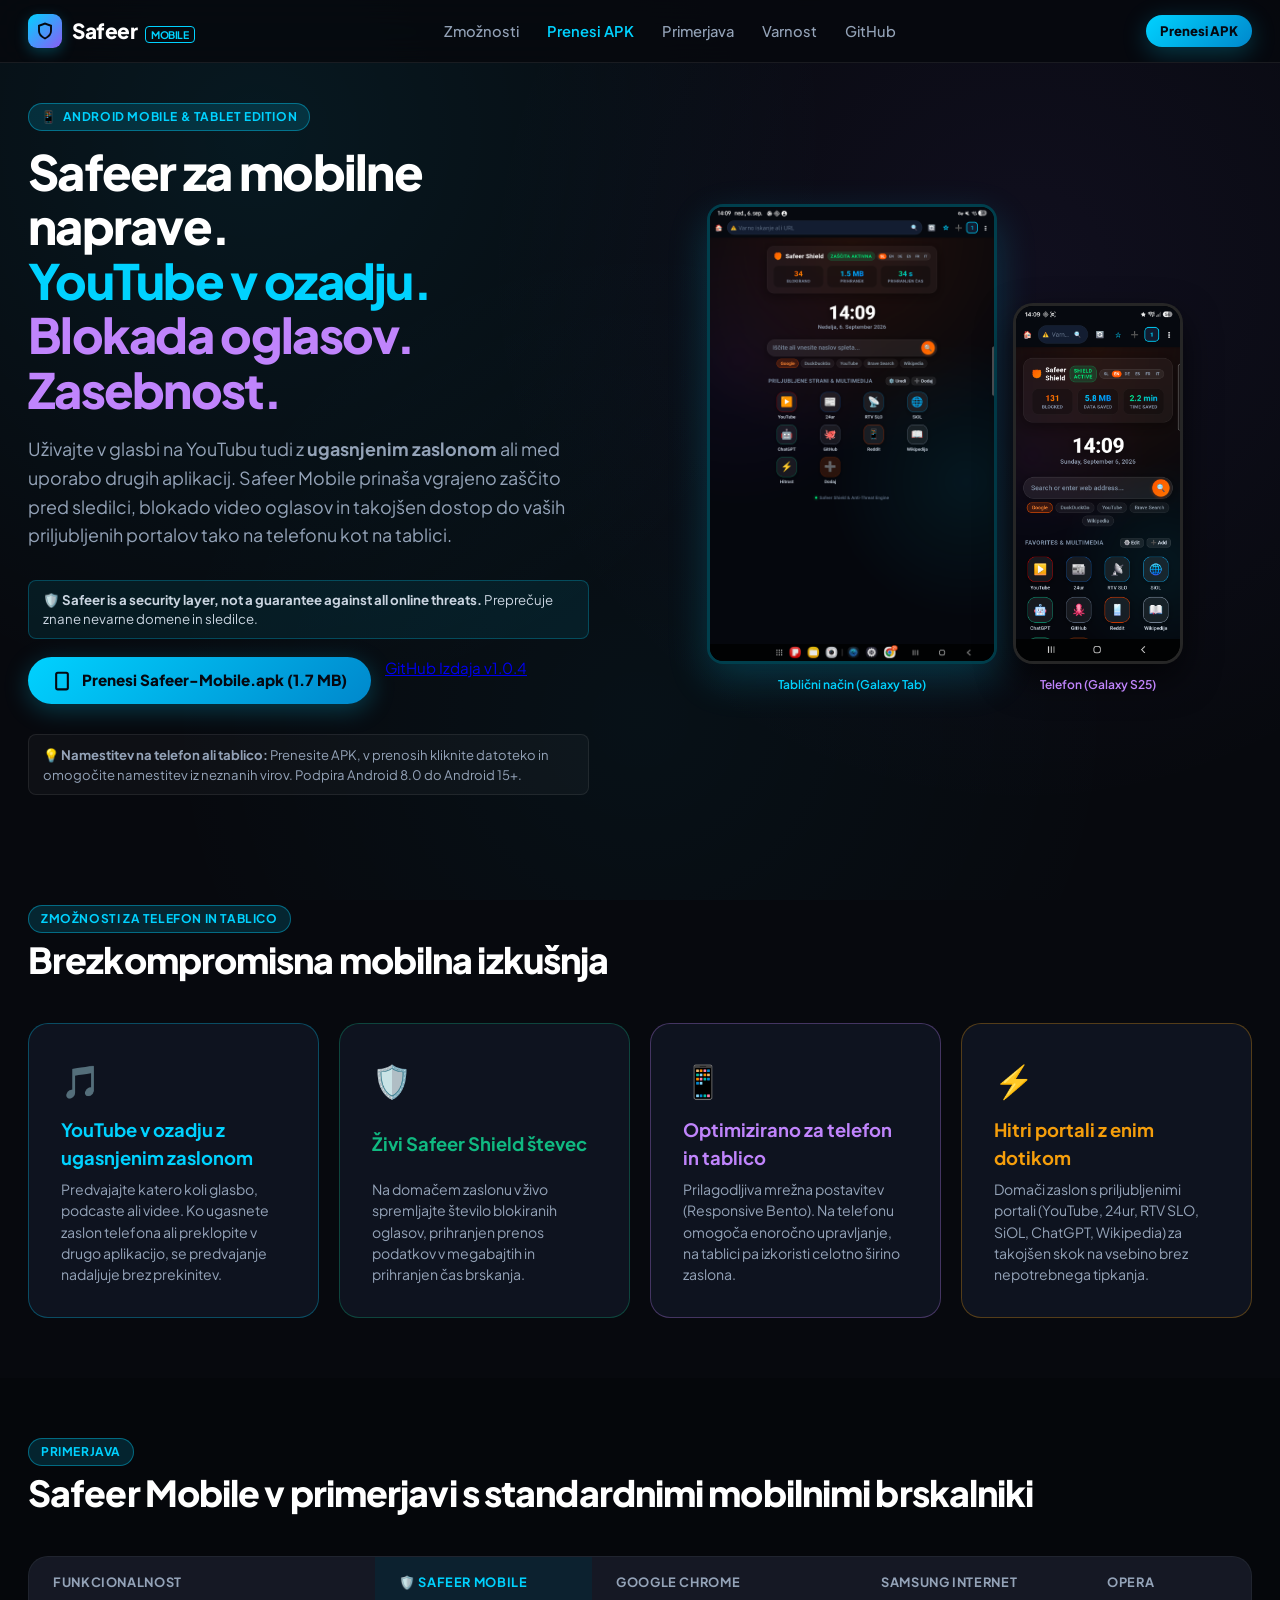
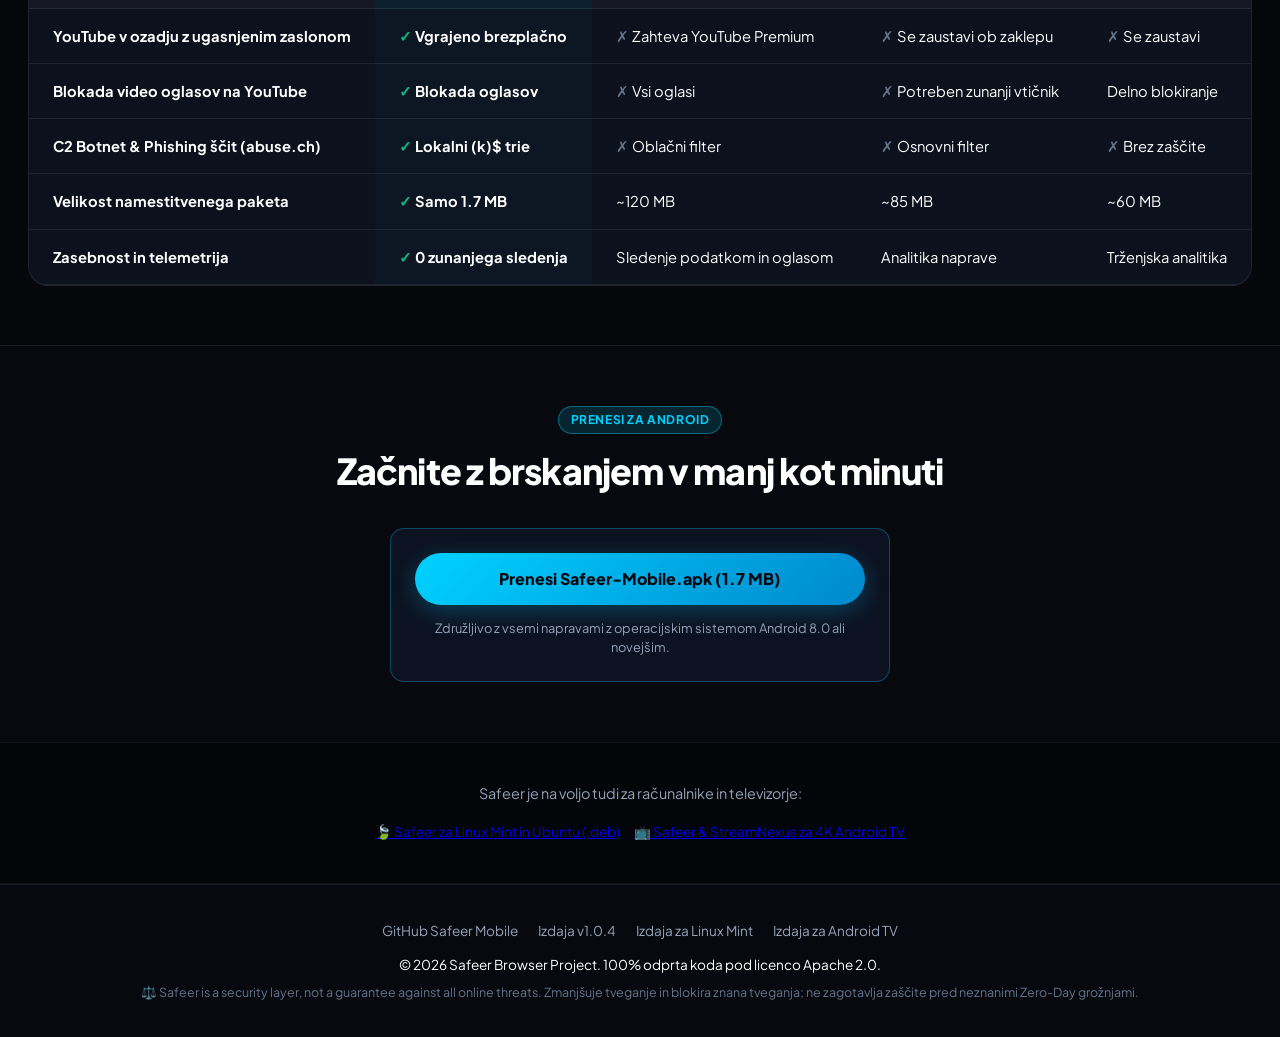
==== android/index.html @ d98535a9 "fix(website): replace zero ads claims with transparent ad-blocking and publish Linux v1.0.15 deb pac" ====
<!DOCTYPE html>
<html lang="sl">
<head>
  <meta charset="UTF-8">
  <meta name="viewport" content="width=device-width, initial-scale=1.0, viewport-fit=cover">
  <title>Safeer Mobile | Zasebni brskalnik za Android telefon in tablico</title>
  <meta name="description" content="Safeer Mobile za Android: YouTube v ozadju z ugasnjenim zaslonom, napredna blokada oglasov, Safeer Shield C2 zaščita, hitri portali in optimizacija za telefon ter tablico.">
  
  <!-- Open Graph -->
  <meta property="og:type" content="website">
  <meta property="og:title" content="Safeer Mobile | Zasebni brskalnik za Android telefon in tablico">
  <meta property="og:description" content="YouTube v ozadju z ugasnjenim zaslonom, napredna blokada oglasov, Safeer Shield števec groženj in optimizacija za telefon ter tablico.">
  <meta property="og:image" content="../assets/mobile/phone_mobile_safeer.png">

  <link rel="preconnect" href="https://fonts.googleapis.com">
  <link rel="preconnect" href="https://fonts.gstatic.com" crossorigin>
  <link href="https://fonts.googleapis.com/css2?family=Plus+Jakarta+Sans:wght@400;500;600;700;800;900&family=JetBrains+Mono:wght@400;500;600;700&display=swap" rel="stylesheet">
  <link rel="stylesheet" href="../css/style.css">
  <link rel="icon" href="data:image/svg+xml,<svg xmlns='http://www.w3.org/2000/svg' viewBox='0 0 24 24' fill='%2300d2ff'><path d='M12 22s8-4 8-10V5l-8-3-8 3v7c0 6 8 10 8 10z'/></svg>">
  
  <style>
    .badge-cyan {
      background: rgba(0, 210, 255, 0.15);
      border: 1px solid rgba(0, 210, 255, 0.4);
      color: #00d2ff;
      padding: 4px 12px;
      border-radius: 20px;
      font-size: 0.75rem;
      font-weight: 700;
      letter-spacing: 0.05em;
      text-transform: uppercase;
      display: inline-flex;
      align-items: center;
      gap: 6px;
    }
    .dual-device-wrap {
      display: flex;
      align-items: flex-end;
      justify-content: center;
      gap: 16px;
      position: relative;
    }
    .device-mock-phone {
      width: 170px;
      border-radius: 20px;
      border: 3px solid rgba(255,255,255,0.15);
      box-shadow: 0 15px 35px rgba(0,0,0,0.6);
      background: #000;
    }
    .device-mock-tablet {
      width: 290px;
      border-radius: 16px;
      border: 3px solid rgba(0, 210, 255, 0.3);
      box-shadow: 0 15px 40px rgba(0, 210, 255, 0.2);
      background: #000;
    }
  </style>
</head>
<body data-platform="mobile">

  <!-- Site Header -->
  <header class="site-header">
    <div class="container nav-wrap">
      <a href="../" class="brand">
        <div class="brand-icon">
          <svg width="18" height="18" viewBox="0 0 24 24" fill="none" stroke="#050811" stroke-width="2.5">
            <path d="M12 22s8-4 8-10V5l-8-3-8 3v7c0 6 8 10 8 10z"></path>
          </svg>
        </div>
        <span>Safeer <small style="font-size:0.65rem; color:#00d2ff; font-weight:700; border:1px solid #00d2ff; padding:1px 5px; border-radius:4px; margin-left:4px;">MOBILE</small></span>
      </a>

      <ul class="nav-links">
        <li><a href="#features" class="nav-link">Zmožnosti</a></li>
        <li><a href="#download" class="nav-link" style="color:#00d2ff; font-weight:600;">Prenesi APK</a></li>
        <li><a href="#compare" class="nav-link">Primerjava</a></li>
        <li><a href="#security" class="nav-link">Varnost</a></li>
        <li><a href="https://github.com/memelandfaner/-safeer-browser" target="_blank" class="nav-link">GitHub</a></li>
      </ul>

      <div class="nav-actions">
        <a href="#download" class="btn-pill-primary" style="padding: 6px 14px; font-size: 0.82rem;">Prenesi APK</a>
      </div>
    </div>
  </header>

  <!-- Hero Section -->
  <section class="hero" style="padding-top: 40px; padding-bottom: 50px;">
    <div class="container">
      <div class="hero-split-grid">
        <div>
          <div class="badge-cyan">
            <span>📱</span> ANDROID MOBILE &amp; TABLET EDITION
          </div>

          <h1 class="hero-title" style="margin-top: 14px;">
            <span>Safeer za mobilne naprave.</span><br>
            <span style="color:#00d2ff;">YouTube v ozadju.</span><br>
            <span style="color:#c084fc;">Blokada oglasov. Zasebnost.</span>
          </h1>

          <p class="hero-lead">
            Uživajte v glasbi na YouTubu tudi z <strong>ugasnjenim zaslonom</strong> ali med uporabo drugih aplikacij. 
            Safeer Mobile prinaša vgrajeno zaščito pred sledilci, blokado video oglasov in takojšen dostop do vaših priljubljenih portalov tako na telefonu kot na tablici.
          </p>

          <div style="margin: 14px 0 18px 0; padding: 10px 14px; background: rgba(0, 210, 255, 0.08); border: 1px solid rgba(0, 210, 255, 0.25); border-radius: 8px; font-size: 0.83rem; color: #cbd5e1; line-height: 1.4;">
            <span style="color:var(--accent-cyan);">🛡️</span> <strong>Safeer is a security layer, not a guarantee against all online threats.</strong> Preprečuje znane nevarne domene in sledilce.
          </div>

          <div class="hero-cta-group">
            <a href="../assets/mobile/Safeer-Mobile.apk" download class="btn-pill-primary" style="font-size: 0.95rem; padding: 12px 24px;">
              <svg width="20" height="20" viewBox="0 0 24 24" fill="none" stroke="currentColor" stroke-width="2.5"><rect x="5" y="2" width="14" height="20" rx="2" ry="2"></rect><line x1="12" y1="18" x2="12.01" y2="18"></line></svg>
              <span>Prenesi Safeer-Mobile.apk (1.7 MB)</span>
            </a>
            <a href="https://github.com/memelandfaner/-safeer-browser/releases/tag/v1.0.4" target="_blank" class="btn-pill-secondary" style="font-size: 0.95rem;">
              <span>GitHub Izdaja v1.0.4</span>
            </a>
          </div>

          <!-- Direct Phone install hint -->
          <div style="margin-top: 16px; padding: 10px 14px; background: rgba(255,255,255,0.03); border: 1px solid rgba(255,255,255,0.08); border-radius: 8px; font-size: 0.82rem; color: #94a3b8;">
            💡 <strong>Namestitev na telefon ali tablico:</strong> Prenesite APK, v prenosih kliknite datoteko in omogočite namestitev iz neznanih virov. Podpira Android 8.0 do Android 15+.
          </div>
        </div>

        <!-- Right Column: Actual Device Showcase -->
        <div style="display: flex; flex-direction: column; align-items: center; justify-content: center;">
          <div class="dual-device-wrap">
            <!-- Tablet screenshot -->
            <div>
              <img src="../assets/mobile/tablet_mobile_safeer.png" alt="Safeer na tablici Samsung Galaxy Tab" class="device-mock-tablet">
              <div style="text-align: center; color: #00d2ff; font-size: 0.75rem; margin-top: 6px; font-weight: 600;">Tablični način (Galaxy Tab)</div>
            </div>
            <!-- Phone screenshot -->
            <div>
              <img src="../assets/mobile/phone_mobile_safeer.png" alt="Safeer na telefonu Samsung Galaxy S25" class="device-mock-phone">
              <div style="text-align: center; color: #c084fc; font-size: 0.75rem; margin-top: 6px; font-weight: 600;">Telefon (Galaxy S25)</div>
            </div>
          </div>
        </div>
      </div>
    </div>
  </section>

  <!-- Features -->
  <section class="features-section" id="features" style="padding: 60px 0;">
    <div class="container">
      <div class="section-head">
        <span class="badge-cyan">ZMOŽNOSTI ZA TELEFON IN TABLICO</span>
        <h2 class="section-h2">Brezkompromisna mobilna izkušnja</h2>
      </div>

      <div style="display: grid; grid-template-columns: repeat(auto-fit, minmax(280px, 1fr)); gap: 20px; margin-top: 36px;">
        <div class="dl-card" style="border-color: rgba(0,210,255,0.3);">
          <div style="font-size: 2rem; margin-bottom: 12px;">🎵</div>
          <h3 style="color:#00d2ff; font-size:1.15rem; margin-bottom: 8px;">YouTube v ozadju z ugasnjenim zaslonom</h3>
          <p style="color:#94a3b8; font-size:0.88rem; line-height:1.5;">
            Predvajajte katero koli glasbo, podcaste ali videe. Ko ugasnete zaslon telefona ali preklopite v drugo aplikacijo, se predvajanje nadaljuje brez prekinitev.
          </p>
        </div>

        <div class="dl-card" style="border-color: rgba(16,185,129,0.3);">
          <div style="font-size: 2rem; margin-bottom: 12px;">🛡️</div>
          <h3 style="color:#10b981; font-size:1.15rem; margin-bottom: 8px;">Živi Safeer Shield števec</h3>
          <p style="color:#94a3b8; font-size:0.88rem; line-height:1.5;">
            Na domačem zaslonu v živo spremljajte število blokiranih oglasov, prihranjen prenos podatkov v megabajtih in prihranjen čas brskanja.
          </p>
        </div>

        <div class="dl-card" style="border-color: rgba(192,132,252,0.3);">
          <div style="font-size: 2rem; margin-bottom: 12px;">📱</div>
          <h3 style="color:#c084fc; font-size:1.15rem; margin-bottom: 8px;">Optimizirano za telefon in tablico</h3>
          <p style="color:#94a3b8; font-size:0.88rem; line-height:1.5;">
            Prilagodljiva mrežna postavitev (Responsive Bento). Na telefonu omogoča enoročno upravljanje, na tablici pa izkoristi celotno širino zaslona.
          </p>
        </div>

        <div class="dl-card" style="border-color: rgba(245,158,11,0.3);">
          <div style="font-size: 2rem; margin-bottom: 12px;">⚡</div>
          <h3 style="color:#f59e0b; font-size:1.15rem; margin-bottom: 8px;">Hitri portali z enim dotikom</h3>
          <p style="color:#94a3b8; font-size:0.88rem; line-height:1.5;">
            Domači zaslon s priljubljenimi portali (YouTube, 24ur, RTV SLO, SiOL, ChatGPT, Wikipedia) za takojšen skok na vsebino brez nepotrebnega tipkanja.
          </p>
        </div>
      </div>
    </div>
  </section>

  <!-- Mobile Comparison Table -->
  <section class="compare-section" id="compare" style="padding: 60px 0; background: rgba(0,0,0,0.25);">
    <div class="container">
      <div class="section-head">
        <span class="badge-cyan">PRIMERJAVA</span>
        <h2 class="section-h2">Safeer Mobile v primerjavi s standardnimi mobilnimi brskalniki</h2>
      </div>

      <div class="table-scroll-hint" style="margin-top:24px;">👉 <span>Podrsajte vodoravno za ogled celotne tabele</span></div>
      <div class="table-wrapper">
        <table class="spec-table">
          <thead>
            <tr>
              <th>Funkcionalnost</th>
              <th class="col-highlight">🛡️ Safeer Mobile</th>
              <th>Google Chrome</th>
              <th>Samsung Internet</th>
              <th>Opera</th>
            </tr>
          </thead>
          <tbody>
            <tr>
              <td><strong>YouTube v ozadju z ugasnjenim zaslonom</strong></td>
              <td class="col-highlight"><span style="color:#10b981;">✓</span> Vgrajeno brezplačno</td>
              <td><span style="color:#64748b;">✗</span> Zahteva YouTube Premium</td>
              <td><span style="color:#64748b;">✗</span> Se zaustavi ob zaklepu</td>
              <td><span style="color:#64748b;">✗</span> Se zaustavi</td>
            </tr>
            <tr>
              <td><strong>Blokada video oglasov na YouTube</strong></td>
              <td class="col-highlight"><span style="color:#10b981;">✓</span> Blokada oglasov</td>
              <td><span style="color:#64748b;">✗</span> Vsi oglasi</td>
              <td><span style="color:#64748b;">✗</span> Potreben zunanji vtičnik</td>
              <td>Delno blokiranje</td>
            </tr>
            <tr>
              <td><strong>C2 Botnet &amp; Phishing ščit (abuse.ch)</strong></td>
              <td class="col-highlight"><span style="color:#10b981;">✓</span> Lokalni (k)$ trie</td>
              <td><span style="color:#64748b;">✗</span> Oblačni filter</td>
              <td><span style="color:#64748b;">✗</span> Osnovni filter</td>
              <td><span style="color:#64748b;">✗</span> Brez zaščite</td>
            </tr>
            <tr>
              <td><strong>Velikost namestitvenega paketa</strong></td>
              <td class="col-highlight"><span style="color:#10b981;">✓</span> <strong>Samo 1.7 MB</strong></td>
              <td>~120 MB</td>
              <td>~85 MB</td>
              <td>~60 MB</td>
            </tr>
            <tr>
              <td><strong>Zasebnost in telemetrija</strong></td>
              <td class="col-highlight"><span style="color:#10b981;">✓</span> 0 zunanjega sledenja</td>
              <td>Sledenje podatkom in oglasom</td>
              <td>Analitika naprave</td>
              <td>Trženjska analitika</td>
            </tr>
          </tbody>
        </table>
      </div>
    </div>
  </section>

  <!-- Download Section -->
  <section class="download-section" id="download" style="padding: 60px 0;">
    <div class="container" style="text-align: center;">
      <span class="badge-cyan">PRENESI ZA ANDROID</span>
      <h2 class="section-h2" style="margin-top:10px;">Začnite z brskanjem v manj kot minuti</h2>
      
      <div style="max-width: 500px; margin: 30px auto 0 auto; background: rgba(15, 23, 42, 0.7); border: 1px solid rgba(0, 210, 255, 0.3); border-radius: 14px; padding: 24px;">
        <a href="../assets/mobile/Safeer-Mobile.apk" download class="btn-pill-primary" style="width: 100%; justify-content: center; font-size: 1rem; padding: 14px;">
          Prenesi Safeer-Mobile.apk (1.7 MB)
        </a>
        <div style="margin-top: 14px; color: #94a3b8; font-size: 0.8rem;">
          Združljivo z vsemi napravami z operacijskim sistemom Android 8.0 ali novejšim.
        </div>
      </div>
    </div>
  </section>

  <!-- Cross-platform -->
  <section style="padding: 40px 0; border-top: 1px solid rgba(255,255,255,0.06); border-bottom: 1px solid rgba(255,255,255,0.06); background: rgba(0,0,0,0.4);">
    <div class="container" style="text-align: center;">
      <p style="color:#94a3b8; font-size:0.9rem; margin-bottom:14px;">Safeer je na voljo tudi za računalnike in televizorje:</p>
      <div style="display: inline-flex; gap: 14px; flex-wrap: wrap; justify-content: center;">
        <a href="../linux/" class="btn-pill-secondary" style="font-size:0.85rem;">
          <span>🍃 Safeer za Linux Mint in Ubuntu (.deb)</span>
        </a>
        <a href="../tv/" class="btn-pill-secondary" style="font-size:0.85rem;">
          <span>📺 Safeer &amp; StreamNexus za 4K Android TV</span>
        </a>
      </div>
    </div>
  </section>

  <!-- Footer -->
  <footer class="site-footer">
    <div class="container">
      <ul class="footer-nav">
        <li><a href="https://github.com/memelandfaner/-safeer-browser" target="_blank">GitHub Safeer Mobile</a></li>
        <li><a href="https://github.com/memelandfaner/-safeer-browser/releases/tag/v1.0.4" target="_blank">Izdaja v1.0.4</a></li>
        <li><a href="../linux/">Izdaja za Linux Mint</a></li>
        <li><a href="../tv/">Izdaja za Android TV</a></li>
      </ul>
      <p class="footer-copy">© 2026 Safeer Browser Project. 100% odprta koda pod licenco Apache 2.0.</p>
      <p style="margin-top: 8px; font-size: 0.78rem; color: #64748b; line-height: 1.4;">
        ⚖️ Safeer is a security layer, not a guarantee against all online threats. Zmanjšuje tveganje in blokira znana tveganja; ne zagotavlja zaščite pred neznanimi Zero-Day grožnjami.
      </p>
    </div>
  </footer>

</body>
</html>
---- css/style.css ----
/* ==========================================================================
   Safeer Browser - High-Density Modern Split-Hero & Bento Grid
   Optimized for full screen utilization (Zero wasted space)
   ========================================================================== */

:root {
  --bg-base: #07090e;
  --bg-surface: #0e131f;
  --bg-card: rgba(16, 22, 36, 0.75);
  --bg-card-hover: rgba(23, 32, 54, 0.9);
  --border-subtle: rgba(255, 255, 255, 0.08);
  --border-active: rgba(0, 210, 255, 0.4);

  --accent-cyan: #00d2ff;
  --accent-cyan-glow: rgba(0, 210, 255, 0.25);
  --accent-violet: #8b5cf6;
  --accent-violet-glow: rgba(139, 92, 246, 0.25);
  --accent-emerald: #10b981;
  --accent-danger: #ef4444;

  --text-primary: #ffffff;
  --text-secondary: #94a3b8;
  --font-main: "Plus Jakarta Sans", -apple-system, BlinkMacSystemFont, "SF Pro Display", "Inter", sans-serif;
  --font-mono: "JetBrains Mono", ui-monospace, SFMono-Regular, monospace;

  --radius-pill: 9999px;
  --radius-lg: 20px;
  --radius-md: 14px;
  --radius-sm: 10px;
  --max-width: 1360px;
  --ease-smooth: cubic-bezier(0.16, 1, 0.3, 1);
}

*, *::before, *::after {
  box-sizing: border-box;
  margin: 0;
  padding: 0;
}

html {
  scroll-behavior: smooth;
  font-family: var(--font-main);
  background-color: var(--bg-base);
  color: var(--text-primary);
  line-height: 1.5;
  -webkit-font-smoothing: antialiased;
  overflow-x: clip;
  overflow-x: hidden;
  max-width: 100vw;
  width: 100%;
}

body {
  min-height: 100vh;
  overflow-x: clip;
  overflow-x: hidden;
  max-width: 100vw;
  width: 100%;
  position: relative;
  background: 
    radial-gradient(circle at 20% 15%, rgba(0, 210, 255, 0.08) 0%, transparent 45%),
    radial-gradient(circle at 80% 30%, rgba(139, 92, 246, 0.07) 0%, transparent 45%),
    radial-gradient(circle at 50% 80%, rgba(0, 210, 255, 0.04) 0%, transparent 50%),
    var(--bg-base);
  background-attachment: fixed;
}

section, header, footer, main {
  max-width: 100vw;
  overflow-x: clip;
  overflow-x: hidden;
  width: 100%;
  box-sizing: border-box;
}

.container {
  max-width: var(--max-width);
  margin: 0 auto;
  padding: 0 28px;
  width: 100%;
  box-sizing: border-box;
}

/* Header */
.site-header {
  position: sticky;
  top: 0;
  z-index: 100;
  background: rgba(7, 9, 14, 0.85);
  backdrop-filter: blur(20px);
  -webkit-backdrop-filter: blur(20px);
  border-bottom: 1px solid var(--border-subtle);
  padding: 14px 0;
}

.nav-wrap {
  display: flex;
  align-items: center;
  justify-content: space-between;
}

.brand {
  display: flex;
  align-items: center;
  gap: 10px;
  text-decoration: none;
  color: #fff;
  font-size: 1.3rem;
  font-weight: 800;
  letter-spacing: -0.02em;
}

.brand-icon {
  width: 34px;
  height: 34px;
  border-radius: 9px;
  background: linear-gradient(135deg, var(--accent-cyan), var(--accent-violet));
  display: flex;
  align-items: center;
  justify-content: center;
  box-shadow: 0 4px 14px var(--accent-cyan-glow);
}

.nav-links {
  display: flex;
  gap: 28px;
  list-style: none;
}

.nav-link {
  color: var(--text-secondary);
  text-decoration: none;
  font-size: 0.92rem;
  font-weight: 500;
  transition: color 0.2s;
}

.nav-link:hover {
  color: #fff;
}

.nav-actions {
  display: flex;
  align-items: center;
  gap: 14px;
}

.lang-toggle {
  display: flex;
  background: rgba(255, 255, 255, 0.06);
  border: 1px solid var(--border-subtle);
  border-radius: var(--radius-pill);
  padding: 3px;
}

.lang-btn {
  padding: 4px 10px;
  font-size: 0.76rem;
  font-weight: 700;
  color: var(--text-muted);
  border-radius: var(--radius-pill);
  border: none;
  background: transparent;
  cursor: pointer;
  transition: all 0.2s;
}

.lang-btn.active {
  background: #fff;
  color: #000;
}

/* ==========================================================================
   HERO: High-Density Split Layout (Left Content + Right Live Showcase)
   ========================================================================== */
.hero {
  padding: 40px 0 48px;
}

.hero-split-grid {
  display: grid;
  grid-template-columns: 1.05fr 1.15fr;
  gap: 48px;
  align-items: center;
  width: 100%;
}

.hero-badge {
  display: inline-flex;
  align-items: center;
  gap: 8px;
  padding: 6px 14px;
  border-radius: var(--radius-pill);
  background: rgba(0, 210, 255, 0.08);
  border: 1px solid rgba(0, 210, 255, 0.25);
  color: var(--accent-cyan);
  font-size: 0.82rem;
  font-weight: 600;
  margin-bottom: 20px;
}

.pulse-dot {
  width: 7px;
  height: 7px;
  border-radius: 50%;
  background: var(--accent-cyan);
  box-shadow: 0 0 10px var(--accent-cyan);
}

.hero-title {
  font-size: clamp(2.4rem, 3.8vw, 3.8rem);
  font-weight: 900;
  line-height: 1.12;
  letter-spacing: -0.035em;
  color: #ffffff;
  margin-bottom: 18px;
}

.highlight-cyan {
  color: var(--accent-cyan);
}

.highlight-purple {
  color: #c084fc;
}

.hero-lead {
  font-size: 1.12rem;
  color: var(--text-secondary);
  line-height: 1.6;
  margin-bottom: 30px;
  max-width: 540px;
}

.hero-cta-group {
  display: flex;
  gap: 14px;
  flex-wrap: wrap;
  margin-bottom: 30px;
}

.btn-pill-primary {
  display: inline-flex;
  align-items: center;
  gap: 10px;
  padding: 14px 28px;
  border-radius: var(--radius-pill);
  background: linear-gradient(135deg, #00d2ff, #0088cc);
  color: #050811;
  font-weight: 800;
  font-size: 0.98rem;
  text-decoration: none;
  border: none;
  cursor: pointer;
  box-shadow: 0 6px 24px var(--accent-cyan-glow);
  transition: all 0.2s var(--ease-smooth);
}

.btn-pill-primary:hover {
  transform: translateY(-2px);
  box-shadow: 0 10px 30px var(--accent-cyan-glow);
}

.btn-pill-purple {
  display: inline-flex;
  align-items: center;
  gap: 10px;
  padding: 14px 28px;
  border-radius: var(--radius-pill);
  background: linear-gradient(135deg, #8b5cf6, #6d28d9);
  color: #ffffff;
  font-weight: 800;
  font-size: 0.98rem;
  text-decoration: none;
  border: none;
  cursor: pointer;
  box-shadow: 0 6px 24px var(--accent-violet-glow);
  transition: all 0.2s var(--ease-smooth);
}

.btn-pill-purple:hover {
  transform: translateY(-2px);
  box-shadow: 0 10px 30px var(--accent-violet-glow);
}

.btn-pill-green {
  display: inline-flex;
  align-items: center;
  gap: 10px;
  padding: 14px 28px;
  border-radius: var(--radius-pill);
  background: linear-gradient(135deg, #87cf3e, #5ea325);
  color: #050811;
  font-weight: 800;
  font-size: 0.98rem;
  text-decoration: none;
  border: none;
  cursor: pointer;
  box-shadow: 0 6px 24px rgba(135, 207, 62, 0.4);
  transition: all 0.2s var(--ease-smooth);
  position: relative;
}

.btn-pill-green:hover {
  transform: translateY(-2px);
  box-shadow: 0 10px 30px rgba(135, 207, 62, 0.65);
}

.btn-recommended {
  outline: 2px solid #87cf3e;
  outline-offset: 3px;
  animation: recGlow 2.4s infinite ease-in-out;
}

@keyframes recGlow {
  0%, 100% {
    box-shadow: 0 0 16px rgba(135, 207, 62, 0.4);
  }
  50% {
    box-shadow: 0 0 32px rgba(135, 207, 62, 0.85);
  }
}

.rec-badge {
  display: inline-block;
  padding: 2px 8px;
  background: rgba(0, 0, 0, 0.35);
  border: 1px solid rgba(255, 255, 255, 0.25);
  border-radius: 12px;
  font-size: 0.7rem;
  font-weight: 700;
  letter-spacing: 0.3px;
  color: #ffffff;
}

.hero-trust-bar {
  display: flex;
  align-items: center;
  gap: 20px;
  font-size: 0.82rem;
  color: var(--text-muted);
  flex-wrap: wrap;
}

.trust-item {
  display: flex;
  align-items: center;
  gap: 6px;
}

.trust-check {
  color: var(--accent-emerald);
  font-weight: bold;
}

/* Right Showcase Panel */
.showcase-panel {
  position: relative;
  width: 100%;
  max-width: 100%;
  min-width: 0;
  box-sizing: border-box;
}

.showcase-switch-bar {
  display: flex;
  background: rgba(14, 19, 31, 0.85);
  border: 1px solid var(--border-subtle);
  border-radius: var(--radius-pill);
  padding: 4px;
  margin-bottom: 14px;
  backdrop-filter: blur(12px);
  width: fit-content;
  max-width: 100%;
  overflow-x: auto;
  -webkit-overflow-scrolling: touch;
  scrollbar-width: none;
  box-sizing: border-box;
}

.showcase-switch-bar::-webkit-scrollbar {
  display: none;
}

.switch-tab {
  padding: 7px 18px;
  border-radius: var(--radius-pill);
  border: none;
  background: transparent;
  color: var(--text-secondary);
  font-size: 0.85rem;
  font-weight: 600;
  cursor: pointer;
  transition: all 0.2s;
}

.switch-tab.active {
  background: #ffffff;
  color: #07090e;
  box-shadow: 0 2px 10px rgba(0, 0, 0, 0.2);
}

.device-frame-wrap {
  background: #080c16;
  border-radius: var(--radius-lg);
  border: 1px solid rgba(0, 210, 255, 0.25);
  box-shadow: 0 24px 70px rgba(0, 0, 0, 0.8), 0 0 50px rgba(0, 210, 255, 0.15);
  overflow: hidden;
  position: relative;
  transition: all 0.3s var(--ease-smooth);
}

.device-frame-wrap:hover {
  border-color: rgba(0, 210, 255, 0.45);
  box-shadow: 0 28px 80px rgba(0, 0, 0, 0.85), 0 0 60px rgba(0, 210, 255, 0.22);
}

.browser-header-strip {
  background: #0e1424;
  padding: 10px 16px;
  display: flex;
  align-items: center;
  gap: 12px;
  border-bottom: 1px solid rgba(255, 255, 255, 0.08);
  min-width: 0;
  overflow: hidden;
}

.dots-group {
  display: flex;
  gap: 6px;
  flex-shrink: 0;
}

.dot {
  width: 9px;
  height: 9px;
  border-radius: 50%;
}

.url-capsule {
  flex: 1;
  min-width: 0;
  background: #060911;
  border: 1px solid rgba(255, 255, 255, 0.08);
  border-radius: 6px;
  padding: 5px 10px;
  font-size: 0.76rem;
  font-family: var(--font-mono);
  color: var(--accent-cyan);
  display: flex;
  align-items: center;
  gap: 6px;
  overflow: hidden;
}

.url-capsule svg {
  flex-shrink: 0;
}

#showcaseUrl {
  white-space: nowrap;
  overflow: hidden;
  text-overflow: ellipsis;
  display: block;
  flex: 1;
  min-width: 0;
}

.header-status-badge {
  display: flex;
  align-items: center;
  gap: 6px;
  font-size: 0.72rem;
  font-weight: 700;
  color: var(--accent-emerald);
  background: rgba(16, 185, 129, 0.1);
  padding: 3px 8px;
  border-radius: var(--radius-pill);
  border: 1px solid rgba(16, 185, 129, 0.25);
  flex-shrink: 0;
  white-space: nowrap;
}

/* Multi-Level Showcase & Screenshot Stage */
.showcase-subtabs-bar {
  display: flex;
  gap: 6px;
  flex-wrap: nowrap;
  overflow-x: auto;
  scrollbar-width: none;
  -ms-overflow-style: none;
  margin-bottom: 12px;
  padding: 4px;
  background: rgba(13, 19, 32, 0.7);
  border: 1px solid rgba(255, 255, 255, 0.08);
  border-radius: 10px;
  backdrop-filter: blur(10px);
}

.showcase-subtabs-bar::-webkit-scrollbar {
  display: none;
}

.subtab-btn {
  background: transparent;
  border: 1px solid transparent;
  color: var(--text-secondary);
  padding: 5px 10px;
  border-radius: 7px;
  font-size: 0.74rem;
  font-weight: 600;
  cursor: pointer;
  white-space: nowrap;
  flex-shrink: 0;
  transition: all 0.2s ease;
  display: flex;
  align-items: center;
  gap: 5px;
}

.subtab-btn:hover {
  color: #ffffff;
  background: rgba(255, 255, 255, 0.06);
}

.subtab-btn.active {
  background: rgba(0, 210, 255, 0.15);
  border-color: rgba(0, 210, 255, 0.4);
  color: var(--accent-cyan);
  box-shadow: 0 0 12px rgba(0, 210, 255, 0.2);
}

.screenshot-display-wrap {
  width: 100%;
  height: 420px;
  display: flex;
  align-items: center;
  justify-content: center;
  background: #02040a;
  overflow: hidden;
  position: relative;
  border-radius: 0 0 12px 12px;
}

.showcase-active-img {
  max-width: 100%;
  max-height: 100%;
  object-fit: contain;
  transition: opacity 0.25s ease, transform 0.25s ease;
  display: block;
}

.showcase-footer-caption {
  display: flex;
  align-items: center;
  gap: 12px;
  padding: 12px 18px;
  background: rgba(11, 16, 28, 0.95);
  border-top: 1px solid rgba(255, 255, 255, 0.08);
  font-size: 0.83rem;
  color: #cbd5e1;
  line-height: 1.5;
}

.caption-icon {
  font-size: 1.3rem;
  flex-shrink: 0;
}

/* Audio Equalizer Widget */
.audio-equalizer-wrap {
  display: inline-flex;
  align-items: center;
  gap: 10px;
  padding: 8px 16px;
  background: rgba(0, 210, 255, 0.08);
  border: 1px solid rgba(0, 210, 255, 0.25);
  border-radius: var(--radius-pill);
  margin-top: 14px;
}

.equalizer-bars {
  display: flex;
  align-items: flex-end;
  gap: 3px;
  height: 16px;
}

.equalizer-bars span {
  width: 3px;
  background: var(--accent-cyan);
  border-radius: 2px;
  animation: eq-bounce 1.2s ease-in-out infinite alternate;
}

.equalizer-bars span:nth-child(1) { height: 40%; animation-delay: 0.1s; }
.equalizer-bars span:nth-child(2) { height: 95%; animation-delay: 0.3s; }
.equalizer-bars span:nth-child(3) { height: 60%; animation-delay: 0.5s; }
.equalizer-bars span:nth-child(4) { height: 100%; animation-delay: 0.2s; }
.equalizer-bars span:nth-child(5) { height: 50%; animation-delay: 0.4s; }

@keyframes eq-bounce {
  0% { height: 20%; }
  100% { height: 100%; }
}

.audio-equalizer-text {
  font-size: 0.78rem;
  font-weight: 700;
  color: #e2e8f0;
}

.threat-radar-indicator {
  display: flex;
  align-items: center;
  gap: 8px;
  font-size: 0.75rem;
  color: var(--text-secondary);
  background: rgba(16, 185, 129, 0.08);
  border: 1px solid rgba(16, 185, 129, 0.25);
  padding: 6px 12px;
  border-radius: 8px;
  margin-bottom: 12px;
  font-family: var(--font-mono);
}

/* Floating Badges on Device Frame */
.badge-floating {
  position: absolute;
  padding: 9px 16px;
  border-radius: var(--radius-pill);
  background: rgba(14, 19, 31, 0.92);
  border: 1px solid rgba(255, 255, 255, 0.15);
  backdrop-filter: blur(16px);
  box-shadow: 0 12px 30px rgba(0, 0, 0, 0.6);
  display: flex;
  align-items: center;
  gap: 8px;
  font-size: 0.82rem;
  font-weight: 700;
  z-index: 10;
  animation: float-gentle 4s ease-in-out infinite;
}

.badge-floating.top-left {
  top: 15%;
  left: -16px;
}

.badge-floating.bottom-right {
  bottom: 12%;
  right: -16px;
  animation-delay: 2s;
}

@keyframes float-gentle {
  0%, 100% { transform: translateY(0); }
  50% { transform: translateY(-6px); }
}

/* Quick Metrics Bar Under Showcase */
.metrics-strip {
  display: grid;
  grid-template-columns: repeat(4, 1fr);
  gap: 10px;
  margin-top: 14px;
}

.metric-box {
  background: rgba(14, 19, 31, 0.75);
  border: 1px solid var(--border-subtle);
  border-radius: var(--radius-sm);
  padding: 10px 12px;
  text-align: center;
}

.metric-val {
  font-size: 1.15rem;
  font-weight: 800;
  color: #fff;
  display: block;
}

.metric-lbl {
  font-size: 0.72rem;
  color: var(--text-muted);
  text-transform: uppercase;
  letter-spacing: 0.04em;
}

/* ==========================================================================
   BENTO GRID: High-Density Feature Showcase (Zero Wasted Space)
   ========================================================================== */
.bento-section {
  padding: 60px 0 70px;
  border-top: 1px solid var(--border-subtle);
}

.section-head {
  margin-bottom: 36px;
}

.section-eyebrow {
  color: var(--accent-cyan);
  font-size: 0.82rem;
  font-weight: 700;
  text-transform: uppercase;
  letter-spacing: 0.1em;
  display: block;
  margin-bottom: 6px;
}

.section-h2 {
  font-size: clamp(1.8rem, 2.8vw, 2.6rem);
  font-weight: 800;
  letter-spacing: -0.025em;
  color: #fff;
}

.bento-grid {
  display: grid;
  grid-template-columns: 1.3fr 1fr;
  gap: 20px;
  margin-bottom: 20px;
}

.bento-grid-2 {
  display: grid;
  grid-template-columns: 1fr 1.3fr;
  gap: 20px;
}

.bento-card {
  background: var(--bg-card);
  border: 1px solid var(--border-subtle);
  border-radius: var(--radius-lg);
  padding: 32px;
  display: flex;
  flex-direction: column;
  justify-content: space-between;
  overflow: hidden;
  position: relative;
  transition: all 0.25s var(--ease-smooth);
}

.bento-card:hover {
  background: var(--bg-card-hover);
  border-color: rgba(255, 255, 255, 0.15);
  transform: translateY(-2px);
}

.bento-card.accent-card {
  border-color: rgba(0, 210, 255, 0.2);
}

.bento-content {
  margin-bottom: 24px;
}

.bento-tag {
  display: inline-block;
  font-size: 0.76rem;
  font-weight: 700;
  text-transform: uppercase;
  letter-spacing: 0.08em;
  margin-bottom: 12px;
}

.bento-title {
  font-size: 1.5rem;
  font-weight: 800;
  line-height: 1.25;
  margin-bottom: 10px;
  color: #fff;
}

.bento-desc {
  font-size: 0.95rem;
  color: var(--text-secondary);
  line-height: 1.6;
}

.bento-visual {
  border-radius: var(--radius-md);
  overflow: hidden;
  border: 1px solid var(--border-subtle);
  box-shadow: 0 10px 30px rgba(0, 0, 0, 0.4);
}

.bento-visual img {
  width: 100%;
  height: auto;
  display: block;
}

/* Interactive Threat Simulator inside Bento */
.threat-interactive-box {
  background: #000000;
  border: 1px solid rgba(239, 68, 68, 0.3);
  border-radius: var(--radius-md);
  padding: 20px;
}

.threat-chips-row {
  display: flex;
  gap: 8px;
  flex-wrap: wrap;
  margin-bottom: 14px;
}

.threat-btn {
  padding: 6px 14px;
  border-radius: var(--radius-pill);
  background: rgba(255, 255, 255, 0.06);
  border: 1px solid var(--border-subtle);
  color: var(--text-secondary);
  font-size: 0.78rem;
  font-weight: 600;
  cursor: pointer;
  transition: all 0.2s;
}

.threat-btn.active {
  background: #ef4444;
  color: #fff;
  border-color: #ef4444;
}

.threat-console {
  background: #0a0d14;
  border-radius: 8px;
  padding: 14px 16px;
  border: 1px solid rgba(255, 255, 255, 0.08);
}

/* --- Bento TV Unified Tabbed Card --- */
.bento-tv-card {
  grid-column: span 2;
  border-color: rgba(192, 132, 252, 0.3);
  background: linear-gradient(180deg, rgba(192, 132, 252, 0.03) 0%, rgba(13, 18, 30, 0.95) 100%);
}

.tv-tabs-header-wrap {
  display: flex;
  align-items: center;
  justify-content: space-between;
  flex-wrap: wrap;
  gap: 14px;
  margin-bottom: 22px;
  padding-bottom: 16px;
  border-bottom: 1px solid rgba(255, 255, 255, 0.08);
}

.tv-feature-tabs-bar {
  display: inline-flex;
  background: rgba(255, 255, 255, 0.06);
  padding: 4px;
  border-radius: 12px;
  gap: 4px;
  border: 1px solid rgba(255, 255, 255, 0.1);
}

.tv-tab-btn {
  padding: 8px 16px;
  border-radius: 9px;
  background: transparent;
  border: none;
  color: var(--text-secondary);
  font-size: 0.84rem;
  font-weight: 700;
  cursor: pointer;
  white-space: nowrap;
  transition: all 0.2s var(--ease-smooth);
}

.tv-tab-btn:hover {
  color: #ffffff;
}

.tv-tab-btn.active {
  background: linear-gradient(135deg, #a855f7, #7e22ce);
  color: #ffffff;
  box-shadow: 0 4px 16px rgba(168, 85, 247, 0.4);
}

.tv-tab-split {
  display: grid;
  grid-template-columns: 1.1fr 0.9fr;
  gap: 32px;
  align-items: center;
}

.tv-tab-highlights {
  display: flex;
  gap: 8px;
  flex-wrap: wrap;
  margin-top: 18px;
}

.tv-pill-hl {
  padding: 6px 12px;
  background: rgba(192, 132, 252, 0.12);
  border: 1px solid rgba(192, 132, 252, 0.28);
  border-radius: 8px;
  font-size: 0.78rem;
  font-weight: 700;
  color: #e9d5ff;
}

.tv-visual-box {
  border-radius: 12px;
  overflow: hidden;
  border: 1px solid rgba(255, 255, 255, 0.12);
  box-shadow: 0 12px 32px rgba(0, 0, 0, 0.5);
}

.tv-visual-box img {
  width: 100%;
  height: auto;
  display: block;
}

/* ==========================================================================
   OPEN SOURCE MANIFESTO SECTION (A Million Personalities, One Shared Goal)
   ========================================================================== */
.manifesto-section {
  padding: 60px 0 70px;
  border-top: 1px solid var(--border-subtle);
}

.manifesto-card {
  background: linear-gradient(135deg, rgba(14, 19, 31, 0.9), rgba(7, 9, 14, 0.95));
  border: 1px solid rgba(0, 210, 255, 0.25);
  border-radius: var(--radius-lg);
  padding: 48px 40px;
  text-align: center;
  box-shadow: 0 20px 50px rgba(0, 0, 0, 0.5), 0 0 40px rgba(0, 210, 255, 0.08);
  position: relative;
  overflow: hidden;
}

.manifesto-badge {
  display: inline-block;
  background: rgba(0, 210, 255, 0.12);
  color: var(--accent-cyan);
  border: 1px solid rgba(0, 210, 255, 0.3);
  padding: 6px 16px;
  border-radius: var(--radius-pill);
  font-size: 0.82rem;
  font-weight: 700;
  letter-spacing: 0.05em;
  margin-bottom: 20px;
}

.manifesto-title {
  font-size: clamp(1.8rem, 3.2vw, 2.7rem);
  font-weight: 800;
  color: #ffffff;
  letter-spacing: -0.025em;
  margin-bottom: 18px;
}

.manifesto-text {
  font-size: 1.12rem;
  color: var(--text-secondary);
  max-width: 800px;
  margin: 0 auto 32px;
  line-height: 1.7;
}

.manifesto-text strong {
  color: #fff;
}

.manifesto-text em {
  color: var(--accent-cyan);
  font-style: normal;
  font-weight: 700;
}

.manifesto-actions {
  display: flex;
  justify-content: center;
  flex-wrap: wrap;
  gap: 16px;
}

.manifesto-btn {
  display: inline-flex;
  align-items: center;
  gap: 10px;
  background: rgba(255, 255, 255, 0.05);
  border: 1px solid rgba(255, 255, 255, 0.12);
  color: #fff;
  padding: 12px 22px;
  border-radius: var(--radius-pill);
  font-size: 0.92rem;
  font-weight: 700;
  text-decoration: none;
  transition: all 0.2s var(--ease-smooth);
}

.manifesto-btn:hover {
  background: rgba(255, 255, 255, 0.12);
  border-color: var(--accent-cyan);
  transform: translateY(-2px);
}

.manifesto-btn.highlight {
  background: linear-gradient(135deg, rgba(46, 204, 113, 0.2), rgba(0, 210, 255, 0.2));
  border-color: var(--accent-mint);
  color: #fff;
}

.manifesto-btn.highlight:hover {
  background: linear-gradient(135deg, rgba(46, 204, 113, 0.35), rgba(0, 210, 255, 0.35));
  box-shadow: 0 6px 20px rgba(46, 204, 113, 0.25);
}

/* ==========================================================================
   COMPARISON SECTION
   ========================================================================== */
.comparison-section {
  padding: 60px 0 70px;
  border-top: 1px solid var(--border-subtle);
}

.table-scroll-hint {
  display: none;
  font-size: 0.78rem;
  color: var(--accent-cyan);
  text-align: right;
  margin-top: 18px;
  font-weight: 600;
  letter-spacing: 0.02em;
}

.table-wrapper {
  background: var(--bg-card);
  border: 1px solid var(--border-subtle);
  border-radius: var(--radius-lg);
  overflow-x: auto;
  -webkit-overflow-scrolling: touch;
  margin-top: 8px;
  width: 100%;
  max-width: 100%;
  box-sizing: border-box;
  contain: paint;
}

.spec-table {
  width: 100%;
  min-width: 580px;
  border-collapse: collapse;
  text-align: left;
}

.spec-table th, .spec-table td {
  padding: 16px 24px;
  border-bottom: 1px solid var(--border-subtle);
  font-size: 0.92rem;
}

.spec-table th {
  background: rgba(255, 255, 255, 0.03);
  color: var(--text-secondary);
  font-size: 0.8rem;
  text-transform: uppercase;
  letter-spacing: 0.05em;
}

.spec-table th.col-highlight {
  background: rgba(0, 210, 255, 0.08);
  color: var(--accent-cyan);
}

.spec-table td.col-highlight {
  background: rgba(0, 210, 255, 0.03);
  font-weight: 700;
  color: #fff;
}

/* ==========================================================================
   DOWNLOAD HUB: Compact Side-by-Side Cards with INLINE QR
   ========================================================================== */
.download-section {
  padding: 60px 0 80px;
  border-top: 1px solid var(--border-subtle);
}

.download-split-grid {
  display: grid;
  grid-template-columns: repeat(auto-fit, minmax(310px, 1fr));
  gap: 24px;
  margin-top: 28px;
}

.dl-card {
  background: var(--bg-surface);
  border: 1px solid var(--border-subtle);
  border-radius: var(--radius-lg);
  padding: 32px;
  display: flex;
  flex-direction: column;
  justify-content: space-between;
  transition: all 0.2s;
}

.dl-card:hover {
  border-color: rgba(255, 255, 255, 0.2);
}

.dl-card.tv-card {
  border-color: rgba(139, 92, 246, 0.25);
}

.dl-card.tv-card:hover {
  border-color: var(--accent-violet);
}

.dl-header {
  display: flex;
  align-items: flex-start;
  justify-content: space-between;
  gap: 20px;
  margin-bottom: 24px;
}

.dl-info h3 {
  font-size: 1.4rem;
  font-weight: 800;
  margin-bottom: 6px;
}

.dl-info p {
  font-size: 0.88rem;
  color: var(--text-secondary);
  line-height: 1.5;
}

.dl-qr-box {
  background: #fff;
  padding: 8px;
  border-radius: 12px;
  display: flex;
  align-items: center;
  justify-content: center;
  flex-shrink: 0;
  box-shadow: 0 6px 20px rgba(0, 0, 0, 0.4);
}

.dl-actions {
  display: flex;
  align-items: center;
  gap: 14px;
  flex-wrap: wrap;
}

.dl-shortlink {
  font-size: 0.8rem;
  color: var(--text-muted);
}

.dl-shortlink a {
  color: var(--accent-cyan);
  text-decoration: none;
  font-weight: 600;
}

/* Footer */
.site-footer {
  border-top: 1px solid var(--border-subtle);
  padding: 36px 0;
  text-align: center;
  color: var(--text-muted);
  font-size: 0.85rem;
}

.footer-nav {
  display: flex;
  justify-content: center;
  gap: 20px;
  margin-bottom: 14px;
  list-style: none;
}

.footer-nav a {
  color: var(--text-secondary);
  text-decoration: none;
}

.footer-nav a:hover {
  color: #fff;
}

/* --- Linux Mint & Ubuntu Sovereign Spotlight Section --- */
.linux-spotlight-section {
  padding: 85px 0;
  background: 
    radial-gradient(circle at 15% 25%, rgba(135, 207, 62, 0.09) 0%, transparent 55%),
    radial-gradient(circle at 85% 75%, rgba(0, 210, 255, 0.06) 0%, transparent 50%),
    var(--bg-base);
  border-top: 1px solid var(--border-subtle);
  border-bottom: 1px solid var(--border-subtle);
  position: relative;
}

.linux-spotlight-header {
  max-width: 920px;
  margin: 0 auto 36px auto;
  text-align: center;
}

.linux-badge {
  display: inline-flex;
  align-items: center;
  gap: 8px;
  background: rgba(135, 207, 62, 0.12);
  border: 1px solid rgba(135, 207, 62, 0.35);
  color: #a3e635;
  font-size: 0.82rem;
  font-weight: 700;
  text-transform: uppercase;
  letter-spacing: 0.06em;
  padding: 6px 18px;
  border-radius: var(--radius-pill);
  margin-bottom: 16px;
}

.linux-spotlight-title {
  font-size: clamp(2.1rem, 3.8vw, 2.9rem);
  line-height: 1.22;
  font-weight: 800;
  letter-spacing: -0.02em;
  color: #ffffff;
  margin-bottom: 24px;
}

.linux-quote-banner {
  position: relative;
  background: linear-gradient(145deg, rgba(16, 26, 18, 0.75), rgba(12, 18, 28, 0.75));
  border: 1px solid rgba(135, 207, 62, 0.3);
  border-radius: var(--radius-lg);
  padding: 24px 32px;
  margin: 0 auto 40px auto;
  max-width: 860px;
  box-shadow: 0 12px 30px rgba(0, 0, 0, 0.35), 0 0 24px rgba(135, 207, 62, 0.08);
  backdrop-filter: blur(16px);
}

.linux-quote-text {
  font-size: 1.15rem;
  line-height: 1.65;
  color: #e2e8f0;
  font-weight: 500;
  text-align: center;
  font-style: italic;
}

.linux-cards-grid {
  display: grid;
  grid-template-columns: repeat(3, 1fr);
  gap: 24px;
  margin-bottom: 36px;
}

@media (max-width: 960px) {
  .linux-cards-grid {
    grid-template-columns: 1fr;
  }
}

.linux-card {
  background: var(--bg-card);
  border: 1px solid var(--border-subtle);
  border-radius: var(--radius-lg);
  padding: 28px 24px;
  display: flex;
  flex-direction: column;
  justify-content: space-between;
  transition: transform 0.3s ease, border-color 0.3s ease, box-shadow 0.3s ease;
  position: relative;
  overflow: hidden;
}

.linux-card::before {
  content: "";
  position: absolute;
  top: 0;
  left: 0;
  right: 0;
  height: 2px;
  background: linear-gradient(90deg, transparent, rgba(135, 207, 62, 0.6), transparent);
  opacity: 0;
  transition: opacity 0.3s ease;
}

.linux-card:hover {
  transform: translateY(-4px);
  border-color: rgba(135, 207, 62, 0.4);
  box-shadow: 0 16px 36px rgba(0, 0, 0, 0.4), 0 0 20px rgba(135, 207, 62, 0.1);
}

.linux-card:hover::before {
  opacity: 1;
}

.linux-card-head {
  display: flex;
  align-items: center;
  gap: 10px;
  margin-bottom: 14px;
}

.linux-card-icon {
  font-size: 1.8rem;
  line-height: 1;
}

.linux-card-tag {
  font-size: 0.74rem;
  font-weight: 700;
  text-transform: uppercase;
  letter-spacing: 0.06em;
  color: #87cf3e;
}

.linux-card-title {
  font-size: 1.25rem;
  font-weight: 700;
  color: #ffffff;
  margin-bottom: 12px;
  line-height: 1.35;
}

.linux-card-desc {
  font-size: 0.94rem;
  color: var(--text-secondary);
  line-height: 1.6;
  margin-bottom: 20px;
  flex-grow: 1;
}

.linux-card-pill {
  display: inline-flex;
  align-items: center;
  gap: 8px;
  background: rgba(135, 207, 62, 0.08);
  border: 1px solid rgba(135, 207, 62, 0.25);
  border-radius: var(--radius-pill);
  padding: 6px 14px;
  font-size: 0.8rem;
  font-weight: 600;
  color: #a3e635;
}

/* Benchmark Bar */
.linux-benchmark-bar {
  background: rgba(10, 15, 24, 0.75);
  border: 1px solid rgba(255, 255, 255, 0.08);
  border-radius: var(--radius-lg);
  padding: 24px 30px;
  margin-bottom: 36px;
  box-shadow: 0 10px 24px rgba(0, 0, 0, 0.25);
}

.linux-bench-header {
  display: flex;
  align-items: center;
  justify-content: space-between;
  margin-bottom: 18px;
  flex-wrap: wrap;
  gap: 10px;
}

.linux-bench-headline {
  font-size: 1.05rem;
  font-weight: 700;
  color: #f1f5f9;
  display: flex;
  align-items: center;
  gap: 8px;
}

.linux-bench-grid {
  display: grid;
  grid-template-columns: repeat(4, 1fr);
  gap: 16px;
}

@media (max-width: 840px) {
  .linux-bench-grid {
    grid-template-columns: repeat(2, 1fr);
  }
}

@media (max-width: 480px) {
  .linux-bench-grid {
    grid-template-columns: 1fr;
  }
}

.bench-item {
  background: rgba(255, 255, 255, 0.03);
  border: 1px solid rgba(255, 255, 255, 0.06);
  border-radius: var(--radius-md);
  padding: 14px 16px;
}

.bench-label {
  font-size: 0.75rem;
  color: #94a3b8;
  text-transform: uppercase;
  letter-spacing: 0.05em;
  margin-bottom: 6px;
}

.bench-metric {
  font-size: 1.25rem;
  font-weight: 800;
  color: #87cf3e;
  font-family: var(--font-mono);
  margin-bottom: 4px;
}

.bench-sub {
  font-size: 0.74rem;
  color: #64748b;
}

/* Linux Spotlight CTA row */
.linux-cta-row {
  display: flex;
  align-items: center;
  justify-content: center;
  gap: 16px;
  flex-wrap: wrap;
}

/* --- UserScripts Showcase Section --- */
.userscripts-section {
  padding: 80px 0;
  background: radial-gradient(circle at 80% 30%, rgba(168, 85, 247, 0.08) 0%, transparent 60%),
              radial-gradient(circle at 10% 80%, rgba(0, 210, 255, 0.06) 0%, transparent 50%);
  border-top: 1px solid var(--border-subtle);
  border-bottom: 1px solid var(--border-subtle);
}

.userscripts-badge-wrap {
  margin-bottom: 24px;
}

.userscripts-header {
  max-width: 840px;
  margin: 0 auto 40px auto;
  text-align: center;
}

.userscripts-badge {
  display: inline-flex;
  align-items: center;
  gap: 8px;
  background: rgba(168, 85, 247, 0.15);
  border: 1px solid rgba(168, 85, 247, 0.4);
  color: #c084fc;
  font-size: 0.82rem;
  font-weight: 700;
  text-transform: uppercase;
  letter-spacing: 0.06em;
  padding: 6px 16px;
  border-radius: 9999px;
  margin-bottom: 16px;
}

.userscripts-title {
  font-size: clamp(2rem, 3.8vw, 2.75rem);
  line-height: 1.2;
  font-weight: 800;
  margin-bottom: 16px;
  letter-spacing: -0.02em;
  color: #ffffff;
  word-break: normal;
  overflow-wrap: break-word;
}

.userscripts-lead {
  font-size: 1.08rem;
  line-height: 1.6;
  color: var(--text-secondary);
  max-width: 760px;
  margin: 0 auto;
}

.userscripts-studio-grid {
  display: grid;
  grid-template-columns: 1fr 1fr;
  gap: 24px;
  align-items: stretch;
  margin-bottom: 36px;
}

/* Code Window & Simulator Window Mockups */
.code-window,
.simulator-window {
  background: #080c16;
  border: 1px solid rgba(168, 85, 247, 0.3);
  border-radius: 14px;
  box-shadow: 0 20px 50px rgba(0, 0, 0, 0.6), 0 0 30px rgba(168, 85, 247, 0.1);
  overflow: hidden;
  max-width: 100%;
  width: 100%;
  min-width: 0;
  box-sizing: border-box;
  contain: paint;
  display: flex;
  flex-direction: column;
  height: 100%;
}

.code-window-header {
  background: #111728;
  border-bottom: 1px solid rgba(255, 255, 255, 0.08);
  padding: 10px 16px;
  display: flex;
  align-items: center;
  gap: 12px;
  max-width: 100%;
  box-sizing: border-box;
  flex-shrink: 0;
}

.window-dots {
  display: flex;
  gap: 6px;
}

.window-dots .dot {
  width: 11px;
  height: 11px;
  border-radius: 50%;
}

.window-dots .dot.red { background: #ef4444; }
.window-dots .dot.yellow { background: #eab308; }
.window-dots .dot.green { background: #22c55e; }

.window-title-tab {
  font-family: "JetBrains Mono", "Courier New", monospace;
  font-size: 0.82rem;
  color: #e2e8f0;
  background: rgba(255, 255, 255, 0.06);
  padding: 4px 12px;
  border-radius: 6px;
  flex: 1;
  white-space: nowrap;
  overflow: hidden;
  text-overflow: ellipsis;
}

.window-badge-status {
  font-size: 0.72rem;
  font-weight: 700;
  color: #10b981;
  letter-spacing: 0.05em;
  flex-shrink: 0;
  white-space: nowrap;
}

.script-preset-pills {
  display: flex;
  gap: 8px;
  padding: 10px 16px;
  background: #0d1322;
  border-bottom: 1px solid rgba(255, 255, 255, 0.06);
  overflow-x: auto;
  -webkit-overflow-scrolling: touch;
  max-width: 100%;
  width: 100%;
  box-sizing: border-box;
  flex-shrink: 0;
}

.preset-pill {
  background: rgba(255, 255, 255, 0.05);
  border: 1px solid rgba(255, 255, 255, 0.1);
  color: var(--text-secondary);
  font-size: 0.78rem;
  font-weight: 600;
  padding: 5px 11px;
  border-radius: 6px;
  cursor: pointer;
  white-space: nowrap;
  transition: all 0.15s ease;
}

.preset-pill:hover {
  background: rgba(255, 255, 255, 0.1);
  color: #ffffff;
}

.preset-pill.active {
  background: rgba(168, 85, 247, 0.2);
  border-color: #a855f7;
  color: #c084fc;
}

.code-editor-body {
  padding: 18px 20px;
  font-family: "JetBrains Mono", "Fira Code", monospace;
  font-size: 0.84rem;
  line-height: 1.6;
  color: #38bdf8;
  overflow-x: auto;
  flex: 1;
  max-width: 100%;
  width: 100%;
  box-sizing: border-box;
  background: #050811;
}

.code-editor-body pre {
  margin: 0;
  overflow-x: auto;
  max-width: 100%;
  box-sizing: border-box;
}

.code-window-footer {
  background: #0d1322;
  border-top: 1px solid rgba(255, 255, 255, 0.06);
  padding: 10px 16px;
  flex-shrink: 0;
}

.footer-hint {
  font-size: 0.78rem;
  color: #94a3b8;
}

/* Simulator Window Interior */
.simulator-body {
  padding: 18px 20px;
  flex: 1;
  background: #050811;
  display: flex;
  flex-direction: column;
  justify-content: space-between;
  gap: 14px;
  box-sizing: border-box;
}

.sim-card-active {
  display: flex;
  flex-direction: column;
  gap: 14px;
  height: 100%;
}

.sim-card-header {
  display: flex;
  align-items: center;
  gap: 12px;
  padding-bottom: 12px;
  border-bottom: 1px solid rgba(255, 255, 255, 0.06);
}

.sim-script-icon {
  font-size: 1.4rem;
  min-width: 40px;
  height: 40px;
  display: flex;
  align-items: center;
  justify-content: center;
  background: rgba(168, 85, 247, 0.15);
  border: 1px solid rgba(168, 85, 247, 0.3);
  border-radius: 10px;
  flex-shrink: 0;
}

.sim-card-header h4 {
  font-size: 0.98rem;
  font-weight: 700;
  color: #ffffff;
  margin: 0 0 2px 0;
}

.sim-script-meta {
  font-size: 0.74rem;
  color: var(--text-muted);
  font-family: var(--font-mono);
}

.sim-badge {
  margin-left: auto;
  font-size: 0.7rem;
  font-weight: 700;
  color: var(--accent-emerald);
  background: rgba(16, 185, 129, 0.12);
  border: 1px solid rgba(16, 185, 129, 0.3);
  padding: 3px 8px;
  border-radius: var(--radius-pill);
  text-transform: uppercase;
  letter-spacing: 0.04em;
  flex-shrink: 0;
}

.sim-stats-grid {
  display: grid;
  grid-template-columns: repeat(3, 1fr);
  gap: 10px;
}

.sim-stat-box {
  background: rgba(15, 23, 42, 0.7);
  border: 1px solid rgba(255, 255, 255, 0.06);
  border-radius: 10px;
  padding: 8px 10px;
  text-align: center;
}

.sim-stat-val {
  display: block;
  font-size: 1.25rem;
  font-weight: 800;
  color: var(--accent-cyan);
  font-family: var(--font-mono);
}

.sim-stat-lbl {
  display: block;
  font-size: 0.68rem;
  color: var(--text-secondary);
  margin-top: 2px;
}

.sim-console-wrap {
  flex: 1;
  background: #020408;
  border: 1px solid rgba(255, 255, 255, 0.08);
  border-radius: 10px;
  overflow: hidden;
  display: flex;
  flex-direction: column;
  min-height: 125px;
}

.sim-console-head {
  padding: 6px 12px;
  background: rgba(255, 255, 255, 0.03);
  border-bottom: 1px solid rgba(255, 255, 255, 0.06);
  font-size: 0.68rem;
  font-weight: 700;
  letter-spacing: 0.05em;
  color: var(--text-muted);
  display: flex;
  justify-content: space-between;
  align-items: center;
}

.sim-console-live {
  color: var(--accent-emerald);
  font-weight: 700;
}

.sim-console-output {
  padding: 10px 12px;
  font-family: "JetBrains Mono", "Courier New", monospace;
  font-size: 0.73rem;
  line-height: 1.5;
  display: flex;
  flex-direction: column;
  gap: 5px;
  overflow-x: auto;
}

.log-line {
  display: flex;
  gap: 8px;
}

.log-time {
  color: var(--text-muted);
  flex-shrink: 0;
}

.log-info {
  color: #94a3b8;
}

.log-success {
  color: #34d399;
}

/* Full-Width 3-Column Features Row */
.userscripts-features-row {
  display: grid;
  grid-template-columns: repeat(3, 1fr);
  gap: 20px;
  margin-bottom: 32px;
}

.feature-card-glass {
  display: flex;
  gap: 16px;
  background: rgba(15, 23, 42, 0.65);
  border: 1px solid rgba(255, 255, 255, 0.08);
  border-radius: 14px;
  padding: 18px 20px;
  transition: border-color 0.2s ease, transform 0.2s ease;
}

.feature-card-glass:hover {
  border-color: rgba(168, 85, 247, 0.4);
  transform: translateY(-2px);
}

.feature-card-icon {
  font-size: 1.35rem;
  min-width: 42px;
  height: 42px;
  border-radius: 10px;
  background: rgba(255, 255, 255, 0.05);
  border: 1px solid rgba(255, 255, 255, 0.1);
  display: flex;
  align-items: center;
  justify-content: center;
  flex-shrink: 0;
}

.feature-card-body h4 {
  font-size: 1.02rem;
  font-weight: 700;
  color: #ffffff;
  margin-bottom: 4px;
}

.feature-card-body p {
  font-size: 0.88rem;
  color: var(--text-secondary);
  line-height: 1.5;
  margin: 0;
}

/* Centered Sleek Action CTA Row */
.userscripts-cta-center {
  display: flex;
  justify-content: center;
  align-items: center;
  gap: 16px;
  flex-wrap: wrap;
}

/* Responsive Layouts */
@media (min-width: 1200px) {
  .download-split-grid {
    grid-template-columns: repeat(3, 1fr);
    gap: 24px;
  }
}

@media (min-width: 769px) and (max-width: 1199px) {
  .download-split-grid {
    grid-template-columns: repeat(2, 1fr);
    gap: 20px;
  }
  .download-split-grid > div:last-child {
    grid-column: span 2;
  }
}

@media (max-width: 860px) {
  .hero-split-grid {
    grid-template-columns: 1fr;
    gap: 36px;
  }
  .bento-grid, .bento-grid-2 {
    grid-template-columns: 1fr;
  }
  .bento-tv-card {
    grid-column: span 1 !important;
  }
  .tv-tab-split {
    grid-template-columns: 1fr;
    gap: 20px;
  }
  .tv-tabs-header-wrap {
    flex-direction: column;
    align-items: stretch;
    gap: 12px;
  }
  .tv-feature-tabs-bar {
    display: flex;
    width: 100%;
    box-sizing: border-box;
  }
  .tv-tab-btn {
    flex: 1 1 0;
    min-width: 0;
    text-align: center;
    padding: 7px 4px;
    font-size: 0.74rem;
    white-space: nowrap;
  }
  .badge-floating {
    display: none;
  }

  /* Userscripts Section Mobile Stacking */
  .userscripts-studio-grid {
    grid-template-columns: 1fr;
    gap: 20px;
  }
  .userscripts-features-row {
    grid-template-columns: 1fr;
    gap: 14px;
  }
  .showcase-subtabs-bar {
    overflow-x: auto;
    scrollbar-width: none;
  }
  .screenshot-display-wrap {
    height: 320px;
  }
}

@media (max-width: 768px) {
  body {
    padding-bottom: 50px;
  }
  .nav-links,
  .hide-mobile {
    display: none !important;
  }
  .site-header {
    padding: 10px 0;
  }
  .nav-wrap {
    display: flex;
    justify-content: space-between;
    align-items: center;
    width: 100%;
  }
  .lang-toggle {
    padding: 2px;
  }
  .lang-btn {
    padding: 3px 6px;
    font-size: 0.72rem;
  }
  #heroBtnMob {
    order: -1;
  }
  .platform-card-mobile {
    order: -1;
  }
  .hero-title {
    font-size: 1.95rem;
    line-height: 1.16;
  }
  .userscripts-title {
    font-size: 1.65rem;
    line-height: 1.2;
    margin-bottom: 12px;
  }
  .userscripts-lead {
    font-size: 0.95rem;
    line-height: 1.5;
    margin-bottom: 18px;
  }
  .bento-title {
    font-size: 1.22rem;
    line-height: 1.25;
  }
  .bento-card {
    padding: 22px 18px;
  }
  .metrics-strip {
    grid-template-columns: repeat(2, 1fr);
  }
  .table-scroll-hint {
    display: block;
  }
  .download-split-grid {
    grid-template-columns: 1fr;
    gap: 20px;
    width: 100%;
    max-width: 100%;
  }
  .dl-card {
    padding: 24px 18px;
    width: 100%;
    max-width: 100%;
    box-sizing: border-box;
    overflow: hidden;
  }
  .dl-header {
    flex-direction: column;
    align-items: flex-start;
    gap: 16px;
    margin-bottom: 18px;
  }
  .dl-info {
    width: 100%;
    min-width: 0;
  }
  .dl-info h3 {
    font-size: 1.22rem;
    word-break: break-word;
  }
  .dl-qr-box {
    align-self: center;
    margin: 0 auto;
  }
  .terminal-install-box {
    width: 100%;
    max-width: 100%;
    box-sizing: border-box;
    min-width: 0;
  }
  .dl-actions {
    width: 100%;
    max-width: 100%;
    box-sizing: border-box;
  }
  .dl-actions .btn-pill-primary,
  .dl-actions .btn-pill-purple,
  .dl-actions .btn-pill-green {
    width: 100%;
    max-width: 100%;
    box-sizing: border-box;
    justify-content: center;
    text-align: center;
    padding: 14px 16px;
    font-size: 0.92rem;
    white-space: normal;
    word-break: break-word;
  }
  .display-inspector-pill {
    bottom: 8px !important;
    right: 8px !important;
    padding: 4px 10px !important;
    font-size: 0.66rem !important;
    max-width: calc(100vw - 16px) !important;
    background: rgba(11, 15, 25, 0.94) !important;
  }
  .display-inspector-pill .inspector-tag {
    display: none !important;
  }
  .display-inspector-pill .inspector-text {
    white-space: nowrap;
    overflow: hidden;
    text-overflow: ellipsis;
    max-width: 220px;
  }
}

@media (max-width: 600px) {
  .showcase-switch-bar {
    display: flex;
    gap: 4px;
    padding: 4px;
    overflow-x: auto;
    -webkit-overflow-scrolling: touch;
    scrollbar-width: none;
    border-radius: var(--radius-pill);
  }
  .showcase-switch-bar::-webkit-scrollbar {
    display: none;
  }
  .switch-tab {
    padding: 7px 10px;
    font-size: 0.72rem;
    white-space: nowrap;
    flex-shrink: 0;
  }
  .showcase-screen {
    aspect-ratio: 16 / 10;
    object-fit: cover;
    object-position: top center;
  }
  .script-preset-pills {
    display: flex;
    gap: 6px;
    padding: 8px 12px;
    overflow-x: auto;
    scrollbar-width: none;
  }
  .script-preset-pills::-webkit-scrollbar {
    display: none;
  }
  .preset-pill {
    padding: 5px 10px;
    font-size: 0.74rem;
    flex-shrink: 0;
  }
  .code-editor-body {
    padding: 12px;
  }
  .code-editor-body pre code {
    font-size: 0.72rem;
    line-height: 1.4;
  }
  .hero-cta-group {
    flex-direction: column;
    width: 100%;
  }
  .hero-cta-group a {
    width: 100%;
    justify-content: center;
  }
}

/* ==========================================================================
   Display Intelligence Engine: Diagonal & Orientation Adaptations
   ========================================================================== */

/* 1. Large 4K / TV Screens (10-Foot UI Experience) */
[data-screen-category="tv"] .container {
  max-width: 1650px;
}
[data-screen-category="tv"] .hero-title {
  font-size: 3.8rem;
  line-height: 1.15;
}
[data-screen-category="tv"] .hero-lead {
  font-size: 1.25rem;
  line-height: 1.7;
}
[data-screen-category="tv"] .btn-pill-primary,
[data-screen-category="tv"] .btn-pill-purple,
[data-screen-category="tv"] .btn-pill-green {
  padding: 18px 36px;
  font-size: 1.15rem;
}
[data-screen-category="tv"] .download-split-grid {
  grid-template-columns: repeat(3, 1fr);
  gap: 32px;
}
[data-screen-category="tv"] a:focus-visible,
[data-screen-category="tv"] button:focus-visible {
  outline: 4px solid #00d2ff !important;
  outline-offset: 4px;
  box-shadow: 0 0 25px #00d2ff !important;
}

/* 2. Ultrawide Monitors */
[data-screen-category="ultrawide"] .container {
  max-width: 1600px;
}
[data-screen-category="ultrawide"] .download-split-grid {
  grid-template-columns: repeat(3, 1fr);
  gap: 28px;
}

/* 3. Mobile Landscape Orientation Adaptation (Rotated Phone) */
[data-orientation="landscape"][data-screen-category="mobile"] .site-header {
  padding: 6px 0;
}
[data-orientation="landscape"][data-screen-category="mobile"] .hero {
  padding-top: 52px;
  padding-bottom: 24px;
}
[data-orientation="landscape"][data-screen-category="mobile"] .hero-split-grid {
  grid-template-columns: 1.15fr 0.85fr;
  gap: 20px;
  align-items: center;
}
[data-orientation="landscape"][data-screen-category="mobile"] .hero-title {
  font-size: 1.75rem;
  line-height: 1.1;
  margin-bottom: 8px;
}
[data-orientation="landscape"][data-screen-category="mobile"] .hero-lead {
  font-size: 0.82rem;
  margin-bottom: 12px;
  display: -webkit-box;
  -webkit-line-clamp: 3;
  -webkit-box-orient: vertical;
  overflow: hidden;
}
[data-orientation="landscape"][data-screen-category="mobile"] .hero-cta-group {
  gap: 8px;
  margin-bottom: 10px;
}
[data-orientation="landscape"][data-screen-category="mobile"] .btn-pill-primary,
[data-orientation="landscape"][data-screen-category="mobile"] .btn-pill-purple,
[data-orientation="landscape"][data-screen-category="mobile"] .btn-pill-green {
  padding: 8px 16px;
  font-size: 0.82rem;
}
[data-orientation="landscape"][data-screen-category="mobile"] .hero-trust-bar {
  display: none;
}
[data-orientation="landscape"][data-screen-category="mobile"] .download-split-grid {
  grid-template-columns: repeat(3, 1fr);
  gap: 12px;
}
[data-orientation="landscape"][data-screen-category="mobile"] .dl-card {
  padding: 14px;
}

/* 4. Highlighted Card for Detected Platform */
[data-platform="linux"] #cardDesktop {
  border-color: #87cf3e !important;
  box-shadow: 0 8px 32px rgba(135, 207, 62, 0.25);
  background: linear-gradient(180deg, rgba(135, 207, 62, 0.08) 0%, rgba(15, 23, 42, 0.8) 100%);
}

/* 5. Floating Screen & Orientation Diagnostic Pill (Disabled per design) */
.display-inspector-pill {
  display: none !important;
  bottom: 18px;
  right: 18px;
  z-index: 9999;
  background: rgba(15, 23, 42, 0.88);
  backdrop-filter: blur(16px);
  -webkit-backdrop-filter: blur(16px);
  border: 1px solid rgba(255, 255, 255, 0.12);
  border-radius: 9999px;
  padding: 8px 16px;
  display: flex;
  align-items: center;
  gap: 10px;
  box-shadow: 0 8px 32px rgba(0, 0, 0, 0.5);
  cursor: pointer;
  transition: all 0.25s cubic-bezier(0.16, 1, 0.3, 1);
  font-size: 0.78rem;
  color: #e2e8f0;
  user-select: none;
}
.display-inspector-pill:hover {
  transform: translateY(-2px) scale(1.02);
  border-color: rgba(0, 210, 255, 0.4);
  box-shadow: 0 12px 36px rgba(0, 210, 255, 0.25);
}
.inspector-dot {
  width: 8px;
  height: 8px;
  background: #10b981;
  border-radius: 50%;
  box-shadow: 0 0 8px #10b981;
  animation: pulseDot 2s infinite;
}
@keyframes pulseDot {
  0%, 100% { transform: scale(1); opacity: 1; }
  50% { transform: scale(1.3); opacity: 0.7; }
}
.inspector-os {
  color: #87cf3e;
  font-weight: 700;
}
.inspector-tag {
  background: rgba(0, 210, 255, 0.15);
  color: #00d2ff;
  border: 1px solid rgba(0, 210, 255, 0.3);
  padding: 2px 8px;
  border-radius: 8px;
  font-size: 0.7rem;
  font-weight: 700;
}

/* 6. Diagnostic Info Modal */
.display-diag-modal-backdrop {
  position: fixed;
  inset: 0;
  z-index: 10000;
  background: rgba(5, 8, 17, 0.75);
  backdrop-filter: blur(12px);
  -webkit-backdrop-filter: blur(12px);
  display: flex;
  align-items: center;
  justify-content: center;
  padding: 20px;
}
.display-diag-modal {
  background: #0f172a;
  border: 1px solid rgba(255, 255, 255, 0.15);
  border-radius: 16px;
  width: 100%;
  max-width: 480px;
  box-shadow: 0 20px 60px rgba(0, 0, 0, 0.7);
  overflow: hidden;
  animation: modalPop 0.2s cubic-bezier(0.16, 1, 0.3, 1);
}
@keyframes modalPop {
  from { transform: scale(0.95); opacity: 0; }
  to { transform: scale(1); opacity: 1; }
}
.diag-header {
  display: flex;
  align-items: center;
  justify-content: space-between;
  padding: 16px 20px;
  border-bottom: 1px solid rgba(255, 255, 255, 0.08);
}
.diag-title {
  font-weight: 800;
  font-size: 1rem;
  color: #f8fafc;
}
.diag-close-btn {
  background: transparent;
  border: none;
  color: #94a3b8;
  font-size: 1.1rem;
  cursor: pointer;
}
.diag-close-btn:hover {
  color: #ffffff;
}
.diag-body {
  padding: 20px;
  display: flex;
  flex-direction: column;
  gap: 12px;
}
.diag-item {
  display: flex;
  align-items: center;
  justify-content: space-between;
  gap: 12px;
  font-size: 0.85rem;
  padding-bottom: 8px;
  border-bottom: 1px solid rgba(255, 255, 255, 0.04);
}
.diag-lbl {
  color: #94a3b8;
}
.diag-val {
  color: #e2e8f0;
  text-align: right;
}
.diag-footer {
  padding: 12px 20px;
  background: rgba(0, 0, 0, 0.25);
  display: flex;
  justify-content: flex-end;
}

/* ==========================================================================
   Zero Horizontal Overflow Guarantee (Mobile Safe Guard)
   ========================================================================== */
@media (max-width: 768px) {
  html, body {
    overflow-x: clip !important;
    overflow-x: hidden !important;
    width: 100% !important;
    max-width: 100vw !important;
    position: relative !important;
  }

  .container {
    padding: 0 16px !important;
    max-width: 100% !important;
    width: 100% !important;
    box-sizing: border-box !important;
  }

  .hero-split-grid {
    grid-template-columns: minmax(0, 1fr) !important;
    width: 100% !important;
    max-width: 100% !important;
  }

  .hero-title, .hero-lead, .hero-cta-group {
    max-width: 100% !important;
    word-break: break-word;
  }

  .hero-trust-bar {
    width: 100% !important;
    max-width: 100% !important;
    gap: 10px 16px !important;
  }

  .trust-item {
    font-size: 0.76rem !important;
  }

  .showcase-panel {
    width: 100% !important;
    max-width: 100% !important;
    min-width: 0 !important;
    overflow: hidden !important;
  }

  .showcase-switch-bar {
    width: 100% !important;
    max-width: 100% !important;
    box-sizing: border-box !important;
    display: flex !important;
    overflow-x: auto !important;
    -webkit-overflow-scrolling: touch !important;
  }

  .code-window {
    width: 100% !important;
    max-width: 100% !important;
    min-width: 0 !important;
    overflow: hidden !important;
    contain: paint !important;
  }

  .script-preset-pills {
    width: 100% !important;
    max-width: 100% !important;
  }

  .code-editor-body {
    width: 100% !important;
    max-width: 100% !important;
  }

  .table-wrapper {
    width: 100% !important;
    max-width: 100% !important;
    contain: paint !important;
  }

  .display-inspector-pill {
    bottom: 8px !important;
    right: 8px !important;
    left: auto !important;
    padding: 4px 10px !important;
    font-size: 0.66rem !important;
    max-width: calc(100vw - 16px) !important;
    background: rgba(11, 15, 25, 0.94) !important;
    box-sizing: border-box !important;
  }

  .display-inspector-pill .inspector-tag {
    display: none !important;
  }

  .display-inspector-pill .inspector-text {
    white-space: nowrap !important;
    overflow: hidden !important;
    text-overflow: ellipsis !important;
    max-width: 190px !important;
  }
}
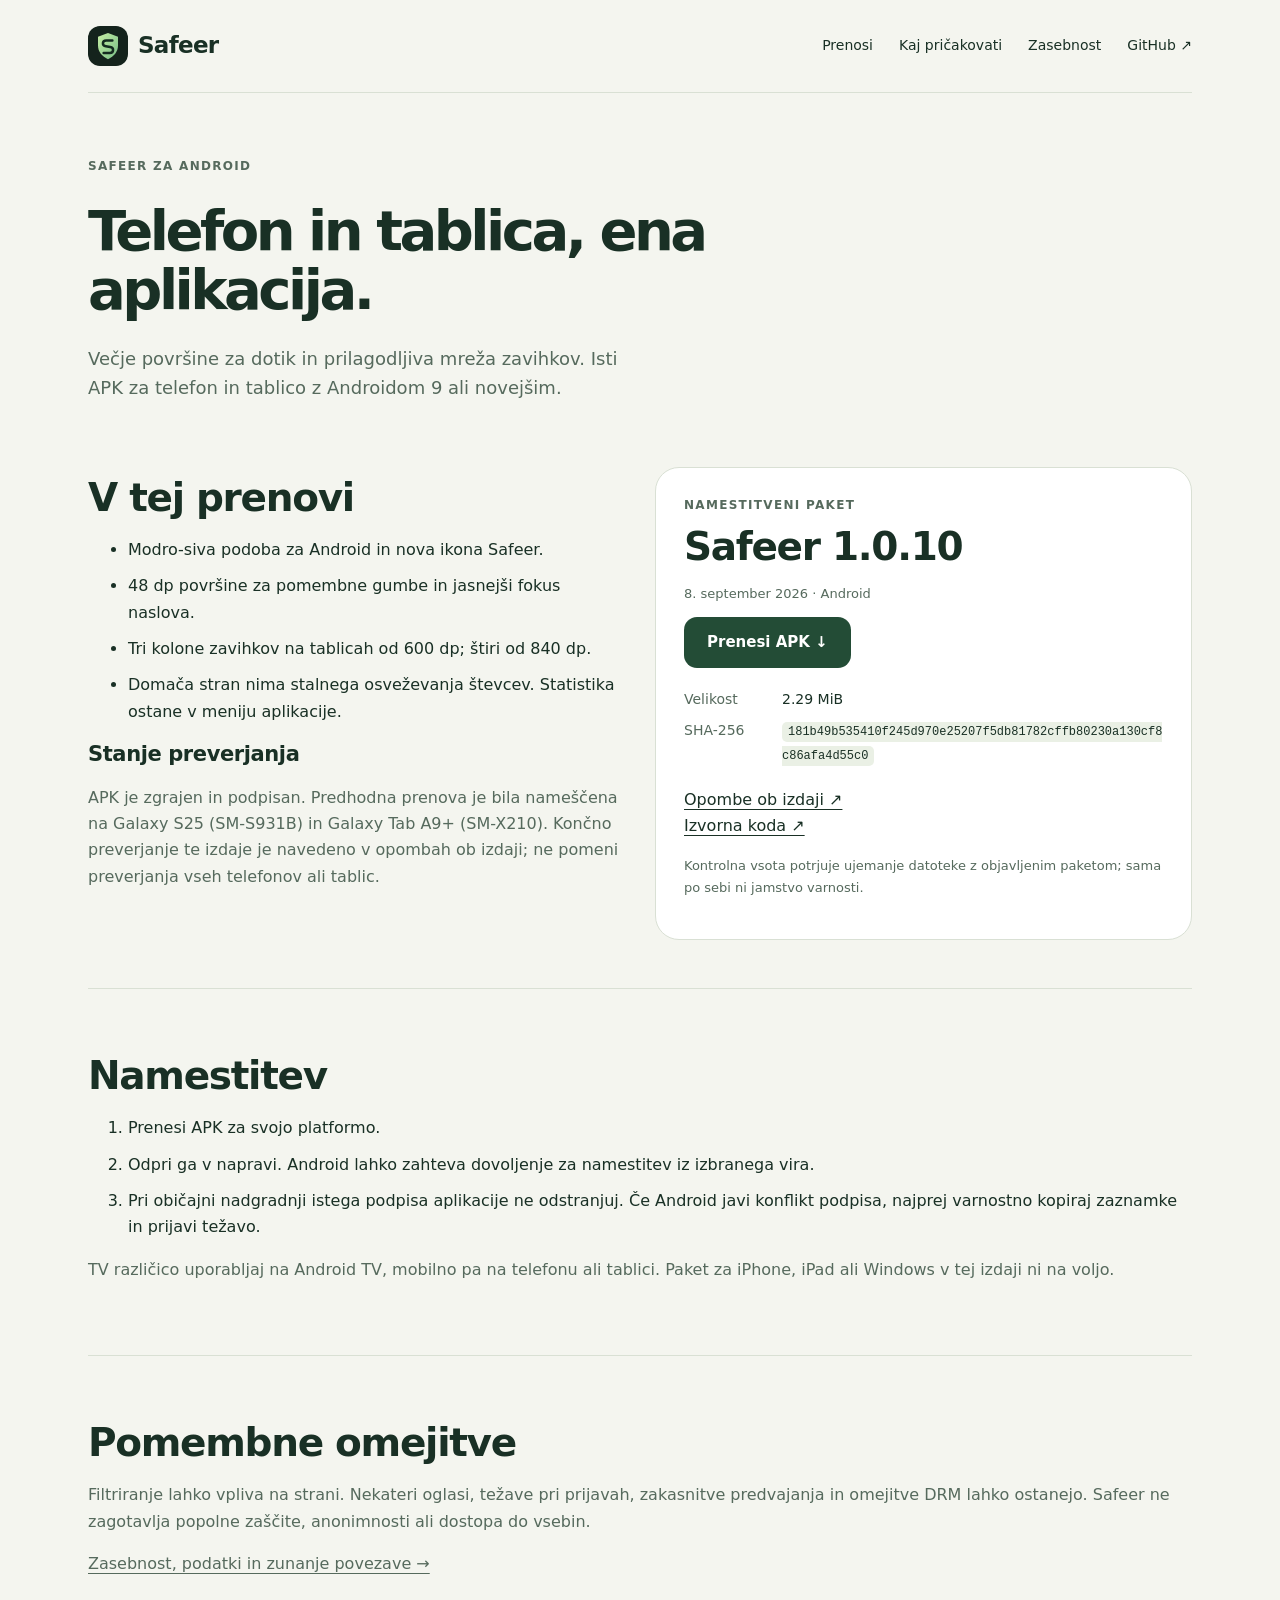
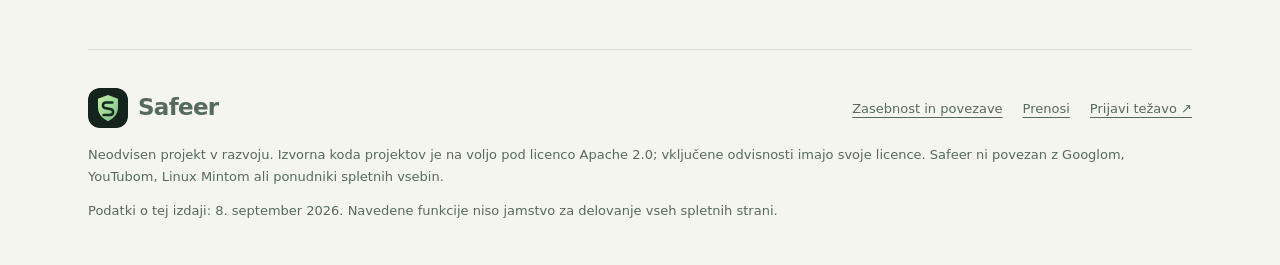
==== commit 2b2a2893: "feat(web): update subpages, release packages, branding, and accurate verification hashes" ====
--- a/android/index.html
+++ b/android/index.html
@@ -1,301 +1 @@
-<!DOCTYPE html>
-<html lang="sl">
-<head>
-  <meta charset="UTF-8">
-  <meta name="viewport" content="width=device-width, initial-scale=1.0, viewport-fit=cover">
-  <title>Safeer Mobile | Zasebni brskalnik za Android telefon in tablico</title>
-  <meta name="description" content="Safeer Mobile za Android: YouTube v ozadju z ugasnjenim zaslonom, napredna blokada oglasov, Safeer Shield C2 zaščita, hitri portali in optimizacija za telefon ter tablico.">
-  
-  <!-- Open Graph -->
-  <meta property="og:type" content="website">
-  <meta property="og:title" content="Safeer Mobile | Zasebni brskalnik za Android telefon in tablico">
-  <meta property="og:description" content="YouTube v ozadju z ugasnjenim zaslonom, napredna blokada oglasov, Safeer Shield števec groženj in optimizacija za telefon ter tablico.">
-  <meta property="og:image" content="../assets/mobile/phone_mobile_safeer.png">
-
-  <link rel="preconnect" href="https://fonts.googleapis.com">
-  <link rel="preconnect" href="https://fonts.gstatic.com" crossorigin>
-  <link href="https://fonts.googleapis.com/css2?family=Plus+Jakarta+Sans:wght@400;500;600;700;800;900&family=JetBrains+Mono:wght@400;500;600;700&display=swap" rel="stylesheet">
-  <link rel="stylesheet" href="../css/style.css">
-  <link rel="icon" href="data:image/svg+xml,<svg xmlns='http://www.w3.org/2000/svg' viewBox='0 0 24 24' fill='%2300d2ff'><path d='M12 22s8-4 8-10V5l-8-3-8 3v7c0 6 8 10 8 10z'/></svg>">
-  
-  <style>
-    .badge-cyan {
-      background: rgba(0, 210, 255, 0.15);
-      border: 1px solid rgba(0, 210, 255, 0.4);
-      color: #00d2ff;
-      padding: 4px 12px;
-      border-radius: 20px;
-      font-size: 0.75rem;
-      font-weight: 700;
-      letter-spacing: 0.05em;
-      text-transform: uppercase;
-      display: inline-flex;
-      align-items: center;
-      gap: 6px;
-    }
-    .dual-device-wrap {
-      display: flex;
-      align-items: flex-end;
-      justify-content: center;
-      gap: 16px;
-      position: relative;
-    }
-    .device-mock-phone {
-      width: 170px;
-      border-radius: 20px;
-      border: 3px solid rgba(255,255,255,0.15);
-      box-shadow: 0 15px 35px rgba(0,0,0,0.6);
-      background: #000;
-    }
-    .device-mock-tablet {
-      width: 290px;
-      border-radius: 16px;
-      border: 3px solid rgba(0, 210, 255, 0.3);
-      box-shadow: 0 15px 40px rgba(0, 210, 255, 0.2);
-      background: #000;
-    }
-  </style>
-</head>
-<body data-platform="mobile">
-
-  <!-- Site Header -->
-  <header class="site-header">
-    <div class="container nav-wrap">
-      <a href="../" class="brand">
-        <div class="brand-icon">
-          <svg width="18" height="18" viewBox="0 0 24 24" fill="none" stroke="#050811" stroke-width="2.5">
-            <path d="M12 22s8-4 8-10V5l-8-3-8 3v7c0 6 8 10 8 10z"></path>
-          </svg>
-        </div>
-        <span>Safeer <small style="font-size:0.65rem; color:#00d2ff; font-weight:700; border:1px solid #00d2ff; padding:1px 5px; border-radius:4px; margin-left:4px;">MOBILE</small></span>
-      </a>
-
-      <ul class="nav-links">
-        <li><a href="#features" class="nav-link">Zmožnosti</a></li>
-        <li><a href="#download" class="nav-link" style="color:#00d2ff; font-weight:600;">Prenesi APK</a></li>
-        <li><a href="#compare" class="nav-link">Primerjava</a></li>
-        <li><a href="#security" class="nav-link">Varnost</a></li>
-        <li><a href="https://github.com/memelandfaner/-safeer-browser" target="_blank" class="nav-link">GitHub</a></li>
-      </ul>
-
-      <div class="nav-actions">
-        <a href="#download" class="btn-pill-primary" style="padding: 6px 14px; font-size: 0.82rem;">Prenesi APK</a>
-      </div>
-    </div>
-  </header>
-
-  <!-- Hero Section -->
-  <section class="hero" style="padding-top: 40px; padding-bottom: 50px;">
-    <div class="container">
-      <div class="hero-split-grid">
-        <div>
-          <div class="badge-cyan">
-            <span>📱</span> ANDROID MOBILE &amp; TABLET EDITION
-          </div>
-
-          <h1 class="hero-title" style="margin-top: 14px;">
-            <span>Safeer za mobilne naprave.</span><br>
-            <span style="color:#00d2ff;">YouTube v ozadju.</span><br>
-            <span style="color:#c084fc;">Blokada oglasov. Zasebnost.</span>
-          </h1>
-
-          <p class="hero-lead">
-            Uživajte v glasbi na YouTubu tudi z <strong>ugasnjenim zaslonom</strong> ali med uporabo drugih aplikacij. 
-            Safeer Mobile prinaša vgrajeno zaščito pred sledilci, blokado video oglasov in takojšen dostop do vaših priljubljenih portalov tako na telefonu kot na tablici.
-          </p>
-
-          <div style="margin: 14px 0 18px 0; padding: 10px 14px; background: rgba(0, 210, 255, 0.08); border: 1px solid rgba(0, 210, 255, 0.25); border-radius: 8px; font-size: 0.83rem; color: #cbd5e1; line-height: 1.4;">
-            <span style="color:var(--accent-cyan);">🛡️</span> <strong>Safeer is a security layer, not a guarantee against all online threats.</strong> Preprečuje znane nevarne domene in sledilce.
-          </div>
-
-          <div class="hero-cta-group">
-            <a href="../assets/mobile/Safeer-Mobile.apk" download class="btn-pill-primary" style="font-size: 0.95rem; padding: 12px 24px;">
-              <svg width="20" height="20" viewBox="0 0 24 24" fill="none" stroke="currentColor" stroke-width="2.5"><rect x="5" y="2" width="14" height="20" rx="2" ry="2"></rect><line x1="12" y1="18" x2="12.01" y2="18"></line></svg>
-              <span>Prenesi Safeer-Mobile.apk (1.7 MB)</span>
-            </a>
-            <a href="https://github.com/memelandfaner/-safeer-browser/releases/tag/v1.0.4" target="_blank" class="btn-pill-secondary" style="font-size: 0.95rem;">
-              <span>GitHub Izdaja v1.0.4</span>
-            </a>
-          </div>
-
-          <!-- Direct Phone install hint -->
-          <div style="margin-top: 16px; padding: 10px 14px; background: rgba(255,255,255,0.03); border: 1px solid rgba(255,255,255,0.08); border-radius: 8px; font-size: 0.82rem; color: #94a3b8;">
-            💡 <strong>Namestitev na telefon ali tablico:</strong> Prenesite APK, v prenosih kliknite datoteko in omogočite namestitev iz neznanih virov. Podpira Android 8.0 do Android 15+.
-          </div>
-        </div>
-
-        <!-- Right Column: Actual Device Showcase -->
-        <div style="display: flex; flex-direction: column; align-items: center; justify-content: center;">
-          <div class="dual-device-wrap">
-            <!-- Tablet screenshot -->
-            <div>
-              <img src="../assets/mobile/tablet_mobile_safeer.png" alt="Safeer na tablici Samsung Galaxy Tab" class="device-mock-tablet">
-              <div style="text-align: center; color: #00d2ff; font-size: 0.75rem; margin-top: 6px; font-weight: 600;">Tablični način (Galaxy Tab)</div>
-            </div>
-            <!-- Phone screenshot -->
-            <div>
-              <img src="../assets/mobile/phone_mobile_safeer.png" alt="Safeer na telefonu Samsung Galaxy S25" class="device-mock-phone">
-              <div style="text-align: center; color: #c084fc; font-size: 0.75rem; margin-top: 6px; font-weight: 600;">Telefon (Galaxy S25)</div>
-            </div>
-          </div>
-        </div>
-      </div>
-    </div>
-  </section>
-
-  <!-- Features -->
-  <section class="features-section" id="features" style="padding: 60px 0;">
-    <div class="container">
-      <div class="section-head">
-        <span class="badge-cyan">ZMOŽNOSTI ZA TELEFON IN TABLICO</span>
-        <h2 class="section-h2">Brezkompromisna mobilna izkušnja</h2>
-      </div>
-
-      <div style="display: grid; grid-template-columns: repeat(auto-fit, minmax(280px, 1fr)); gap: 20px; margin-top: 36px;">
-        <div class="dl-card" style="border-color: rgba(0,210,255,0.3);">
-          <div style="font-size: 2rem; margin-bottom: 12px;">🎵</div>
-          <h3 style="color:#00d2ff; font-size:1.15rem; margin-bottom: 8px;">YouTube v ozadju z ugasnjenim zaslonom</h3>
-          <p style="color:#94a3b8; font-size:0.88rem; line-height:1.5;">
-            Predvajajte katero koli glasbo, podcaste ali videe. Ko ugasnete zaslon telefona ali preklopite v drugo aplikacijo, se predvajanje nadaljuje brez prekinitev.
-          </p>
-        </div>
-
-        <div class="dl-card" style="border-color: rgba(16,185,129,0.3);">
-          <div style="font-size: 2rem; margin-bottom: 12px;">🛡️</div>
-          <h3 style="color:#10b981; font-size:1.15rem; margin-bottom: 8px;">Živi Safeer Shield števec</h3>
-          <p style="color:#94a3b8; font-size:0.88rem; line-height:1.5;">
-            Na domačem zaslonu v živo spremljajte število blokiranih oglasov, prihranjen prenos podatkov v megabajtih in prihranjen čas brskanja.
-          </p>
-        </div>
-
-        <div class="dl-card" style="border-color: rgba(192,132,252,0.3);">
-          <div style="font-size: 2rem; margin-bottom: 12px;">📱</div>
-          <h3 style="color:#c084fc; font-size:1.15rem; margin-bottom: 8px;">Optimizirano za telefon in tablico</h3>
-          <p style="color:#94a3b8; font-size:0.88rem; line-height:1.5;">
-            Prilagodljiva mrežna postavitev (Responsive Bento). Na telefonu omogoča enoročno upravljanje, na tablici pa izkoristi celotno širino zaslona.
-          </p>
-        </div>
-
-        <div class="dl-card" style="border-color: rgba(245,158,11,0.3);">
-          <div style="font-size: 2rem; margin-bottom: 12px;">⚡</div>
-          <h3 style="color:#f59e0b; font-size:1.15rem; margin-bottom: 8px;">Hitri portali z enim dotikom</h3>
-          <p style="color:#94a3b8; font-size:0.88rem; line-height:1.5;">
-            Domači zaslon s priljubljenimi portali (YouTube, 24ur, RTV SLO, SiOL, ChatGPT, Wikipedia) za takojšen skok na vsebino brez nepotrebnega tipkanja.
-          </p>
-        </div>
-      </div>
-    </div>
-  </section>
-
-  <!-- Mobile Comparison Table -->
-  <section class="compare-section" id="compare" style="padding: 60px 0; background: rgba(0,0,0,0.25);">
-    <div class="container">
-      <div class="section-head">
-        <span class="badge-cyan">PRIMERJAVA</span>
-        <h2 class="section-h2">Safeer Mobile v primerjavi s standardnimi mobilnimi brskalniki</h2>
-      </div>
-
-      <div class="table-scroll-hint" style="margin-top:24px;">👉 <span>Podrsajte vodoravno za ogled celotne tabele</span></div>
-      <div class="table-wrapper">
-        <table class="spec-table">
-          <thead>
-            <tr>
-              <th>Funkcionalnost</th>
-              <th class="col-highlight">🛡️ Safeer Mobile</th>
-              <th>Google Chrome</th>
-              <th>Samsung Internet</th>
-              <th>Opera</th>
-            </tr>
-          </thead>
-          <tbody>
-            <tr>
-              <td><strong>YouTube v ozadju z ugasnjenim zaslonom</strong></td>
-              <td class="col-highlight"><span style="color:#10b981;">✓</span> Vgrajeno brezplačno</td>
-              <td><span style="color:#64748b;">✗</span> Zahteva YouTube Premium</td>
-              <td><span style="color:#64748b;">✗</span> Se zaustavi ob zaklepu</td>
-              <td><span style="color:#64748b;">✗</span> Se zaustavi</td>
-            </tr>
-            <tr>
-              <td><strong>Blokada video oglasov na YouTube</strong></td>
-              <td class="col-highlight"><span style="color:#10b981;">✓</span> Blokada oglasov</td>
-              <td><span style="color:#64748b;">✗</span> Vsi oglasi</td>
-              <td><span style="color:#64748b;">✗</span> Potreben zunanji vtičnik</td>
-              <td>Delno blokiranje</td>
-            </tr>
-            <tr>
-              <td><strong>C2 Botnet &amp; Phishing ščit (abuse.ch)</strong></td>
-              <td class="col-highlight"><span style="color:#10b981;">✓</span> Lokalni (k)$ trie</td>
-              <td><span style="color:#64748b;">✗</span> Oblačni filter</td>
-              <td><span style="color:#64748b;">✗</span> Osnovni filter</td>
-              <td><span style="color:#64748b;">✗</span> Brez zaščite</td>
-            </tr>
-            <tr>
-              <td><strong>Velikost namestitvenega paketa</strong></td>
-              <td class="col-highlight"><span style="color:#10b981;">✓</span> <strong>Samo 1.7 MB</strong></td>
-              <td>~120 MB</td>
-              <td>~85 MB</td>
-              <td>~60 MB</td>
-            </tr>
-            <tr>
-              <td><strong>Zasebnost in telemetrija</strong></td>
-              <td class="col-highlight"><span style="color:#10b981;">✓</span> 0 zunanjega sledenja</td>
-              <td>Sledenje podatkom in oglasom</td>
-              <td>Analitika naprave</td>
-              <td>Trženjska analitika</td>
-            </tr>
-          </tbody>
-        </table>
-      </div>
-    </div>
-  </section>
-
-  <!-- Download Section -->
-  <section class="download-section" id="download" style="padding: 60px 0;">
-    <div class="container" style="text-align: center;">
-      <span class="badge-cyan">PRENESI ZA ANDROID</span>
-      <h2 class="section-h2" style="margin-top:10px;">Začnite z brskanjem v manj kot minuti</h2>
-      
-      <div style="max-width: 500px; margin: 30px auto 0 auto; background: rgba(15, 23, 42, 0.7); border: 1px solid rgba(0, 210, 255, 0.3); border-radius: 14px; padding: 24px;">
-        <a href="../assets/mobile/Safeer-Mobile.apk" download class="btn-pill-primary" style="width: 100%; justify-content: center; font-size: 1rem; padding: 14px;">
-          Prenesi Safeer-Mobile.apk (1.7 MB)
-        </a>
-        <div style="margin-top: 14px; color: #94a3b8; font-size: 0.8rem;">
-          Združljivo z vsemi napravami z operacijskim sistemom Android 8.0 ali novejšim.
-        </div>
-      </div>
-    </div>
-  </section>
-
-  <!-- Cross-platform -->
-  <section style="padding: 40px 0; border-top: 1px solid rgba(255,255,255,0.06); border-bottom: 1px solid rgba(255,255,255,0.06); background: rgba(0,0,0,0.4);">
-    <div class="container" style="text-align: center;">
-      <p style="color:#94a3b8; font-size:0.9rem; margin-bottom:14px;">Safeer je na voljo tudi za računalnike in televizorje:</p>
-      <div style="display: inline-flex; gap: 14px; flex-wrap: wrap; justify-content: center;">
-        <a href="../linux/" class="btn-pill-secondary" style="font-size:0.85rem;">
-          <span>🍃 Safeer za Linux Mint in Ubuntu (.deb)</span>
-        </a>
-        <a href="../tv/" class="btn-pill-secondary" style="font-size:0.85rem;">
-          <span>📺 Safeer &amp; StreamNexus za 4K Android TV</span>
-        </a>
-      </div>
-    </div>
-  </section>
-
-  <!-- Footer -->
-  <footer class="site-footer">
-    <div class="container">
-      <ul class="footer-nav">
-        <li><a href="https://github.com/memelandfaner/-safeer-browser" target="_blank">GitHub Safeer Mobile</a></li>
-        <li><a href="https://github.com/memelandfaner/-safeer-browser/releases/tag/v1.0.4" target="_blank">Izdaja v1.0.4</a></li>
-        <li><a href="../linux/">Izdaja za Linux Mint</a></li>
-        <li><a href="../tv/">Izdaja za Android TV</a></li>
-      </ul>
-      <p class="footer-copy">© 2026 Safeer Browser Project. 100% odprta koda pod licenco Apache 2.0.</p>
-      <p style="margin-top: 8px; font-size: 0.78rem; color: #64748b; line-height: 1.4;">
-        ⚖️ Safeer is a security layer, not a guarantee against all online threats. Zmanjšuje tveganje in blokira znana tveganja; ne zagotavlja zaščite pred neznanimi Zero-Day grožnjami.
-      </p>
-    </div>
-  </footer>
-
-</body>
-</html>+<!doctype html><html lang="sl"><head><meta charset="utf-8"><meta name="viewport" content="width=device-width,initial-scale=1"><title>Android · Safeer</title><meta name="description" content="Safeer: brskalnik za Linux Mint, Android in Android TV. Prenosi, izvorna koda in odkrito opisane omejitve."><link rel="icon" type="image/svg+xml" href="../assets/safeer-mark.svg"><link rel="stylesheet" href="../css/refresh.css"></head><body><div class="wrap"><nav class="nav" aria-label="Glavna navigacija"><a class="brand" href="../index.html"><img src="../assets/safeer-mark.svg" alt="">Safeer</a><div class="nav-links"><a href="../index.html#downloads">Prenosi</a><a href="../index.html#limits">Kaj pričakovati</a><a href="../privacy.html">Zasebnost</a><a class="optional" href="https://github.com/memelandfaner/-safeer-browser">GitHub ↗</a></div></nav><main><section class="detail-hero"><div class="eyebrow">Safeer za Android</div><h1>Telefon in tablica, ena aplikacija.</h1><p class="lead">Večje površine za dotik in prilagodljiva mreža zavihkov. Isti APK za telefon in tablico z Androidom 9 ali novejšim.</p></section><div class="body-grid"><section class="content"><h2>V tej prenovi</h2><ul><li>Modro-siva podoba za Android in nova ikona Safeer.</li><li>48 dp površine za pomembne gumbe in jasnejši fokus naslova.</li><li>Tri kolone zavihkov na tablicah od 600 dp; štiri od 840 dp.</li><li>Domača stran nima stalnega osveževanja števcev. Statistika ostane v meniju aplikacije.</li></ul><h3>Stanje preverjanja</h3><p>APK je zgrajen in podpisan. Predhodna prenova je bila nameščena na Galaxy S25 (SM-S931B) in Galaxy Tab A9+ (SM-X210). Končno preverjanje te izdaje je navedeno v opombah ob izdaji; ne pomeni preverjanja vseh telefonov ali tablic.</p></section><section class="download-box"><span class="eyebrow">Namestitveni paket</span><h2>Safeer 1.0.10</h2><p class="small">8. september 2026 · Android</p><a class="btn" download href="../assets/mobile/Safeer-Mobile.apk">Prenesi APK ↓</a><dl><dt>Velikost</dt><dd data-file-size="assets/mobile/Safeer-Mobile.apk">2.29 MiB</dd><dt>SHA-256</dt><dd><code data-file-hash="assets/mobile/Safeer-Mobile.apk">181b49b535410f245d970e25207f5db81782cffb80230a130cf8c86afa4d55c0</code></dd></dl><p><a href="https://github.com/memelandfaner/-safeer-browser/releases/tag/v1.0.10">Opombe ob izdaji ↗</a><br><a href="https://github.com/memelandfaner/-safeer-browser">Izvorna koda ↗</a></p><p class="small">Kontrolna vsota potrjuje ujemanje datoteke z objavljenim paketom; sama po sebi ni jamstvo varnosti.</p></section></div><section class="section content"><h2>Namestitev</h2><ol><li>Prenesi APK za svojo platformo.</li><li>Odpri ga v napravi. Android lahko zahteva dovoljenje za namestitev iz izbranega vira.</li><li>Pri običajni nadgradnji istega podpisa aplikacije ne odstranjuj. Če Android javi konflikt podpisa, najprej varnostno kopiraj zaznamke in prijavi težavo.</li></ol><p>TV različico uporabljaj na Android TV, mobilno pa na telefonu ali tablici. Paket za iPhone, iPad ali Windows v tej izdaji ni na voljo.</p></section><section class="section content"><h2>Pomembne omejitve</h2><p>Filtriranje lahko vpliva na strani. Nekateri oglasi, težave pri prijavah, zakasnitve predvajanja in omejitve DRM lahko ostanejo. Safeer ne zagotavlja popolne zaščite, anonimnosti ali dostopa do vsebin.</p><p><a href="../privacy.html">Zasebnost, podatki in zunanje povezave →</a></p></section></main><footer><div class="footer-top"><a class="brand" href="../index.html"><img src="../assets/safeer-mark.svg" alt="">Safeer</a><div class="footer-links"><a href="../privacy.html">Zasebnost in povezave</a><a href="../index.html#downloads">Prenosi</a><a href="https://github.com/memelandfaner/-safeer-browser/issues">Prijavi težavo ↗</a></div></div><p>Neodvisen projekt v razvoju. Izvorna koda projektov je na voljo pod licenco Apache 2.0; vključene odvisnosti imajo svoje licence. Safeer ni povezan z Googlom, YouTubom, Linux Mintom ali ponudniki spletnih vsebin.</p><p>Podatki o tej izdaji: 8. september 2026. Navedene funkcije niso jamstvo za delovanje vseh spletnih strani.</p></footer></div></body></html>
--- a/css/refresh.css
+++ b/css/refresh.css
@@ -0,0 +1,2 @@
+
+:root{--bg:#f4f5ef;--ink:#193025;--muted:#566a5d;--green:#234c36;--mint:#b5eb8d;--line:#d9e0d4;--card:#fff;--radius:24px}*{box-sizing:border-box}html{scroll-behavior:smooth;scroll-padding-top:32px}body{margin:0;background:var(--bg);color:var(--ink);font-family:system-ui,-apple-system,"Segoe UI",sans-serif;line-height:1.65}a{color:inherit;text-underline-offset:4px}button,a{touch-action:manipulation}a:focus-visible,summary:focus-visible{outline:3px solid #467e4e;outline-offset:5px}.wrap{max-width:1160px;margin:auto;padding:0 28px}.nav{display:flex;align-items:center;justify-content:space-between;gap:24px;padding:26px 0;border-bottom:1px solid var(--line)}.brand{display:inline-flex;align-items:center;gap:10px;text-decoration:none;font-size:23px;font-weight:750;letter-spacing:-.7px}.brand img{width:40px;height:40px;border-radius:12px}.nav-links{display:flex;gap:26px;font-size:14px;align-items:center}.nav-links a{text-decoration:none}.nav-links a:hover{text-decoration:underline}.eyebrow{font-size:12px;font-weight:700;letter-spacing:1.3px;text-transform:uppercase;color:var(--muted);display:flex;gap:10px;align-items:center}.dot{width:7px;height:7px;background:#689b57;border-radius:50%}.hero{display:grid;grid-template-columns:1.03fr 1fr;gap:64px;align-items:center;padding:82px 0 70px}h1{font-size:clamp(44px,5.7vw,76px);line-height:1.06;font-weight:650;letter-spacing:-3.5px;margin:24px 0}h1 em{font-style:normal;color:#59824b}.lead{color:var(--muted);font-size:18px;max-width:540px;margin:24px 0}.actions{display:flex;gap:12px;flex-wrap:wrap;margin:28px 0 16px}.btn{display:inline-flex;align-items:center;justify-content:center;gap:12px;padding:13px 23px;border-radius:13px;background:var(--green);color:white;text-decoration:none;font-size:15px;font-weight:650;min-height:50px}.btn:hover{background:#376245}.btn.secondary{background:transparent;border:1px solid #a3b4a1;color:var(--ink)}.small{font-size:13px;color:var(--muted)}.showcase{border:1px solid #c8d6c5;padding:10px;border-radius:28px;background:#dfe8d8;transform:rotate(1.5deg);box-shadow:0 28px 52px #254b2917}.showcase img{width:100%;display:block;border-radius:20px;background:#14231c}.showcase figcaption{font-size:11px;text-align:center;padding:9px 8px 2px;color:var(--muted)}figure{margin:0}.section{padding:56px 0;border-top:1px solid var(--line)}.section-head{display:flex;justify-content:space-between;align-items:end;gap:32px;margin-bottom:28px}.section-head p{max-width:390px;color:var(--muted);margin:0;font-size:15px}h2{font-size:clamp(27px,3.4vw,39px);line-height:1.18;font-weight:630;letter-spacing:-1.3px;margin:8px 0}h3{font-size:21px;line-height:1.3;letter-spacing:-.4px;margin:12px 0}.grid{display:grid;grid-template-columns:repeat(3,minmax(0,1fr));gap:18px}.card{background:var(--card);border:1px solid var(--line);border-radius:var(--radius);padding:28px;display:flex;flex-direction:column;align-items:flex-start}.card p{font-size:14px;color:var(--muted);margin:10px 0 20px}.card .btn{margin-top:auto;width:100%}.platform{font-size:12px;letter-spacing:1px;color:#5d7663;text-transform:uppercase}.version{font-size:12px;color:var(--muted);margin-bottom:20px}.number{width:38px;height:38px;background:#ebf1e5;border-radius:12px;display:grid;place-items:center;font-size:13px;font-weight:700}.dark-panel{background:#172b20;color:#eef4e8;border-radius:28px;padding:38px;display:grid;grid-template-columns:1fr 1.3fr;gap:48px}.dark-panel p,.dark-panel li{color:#bdcebc}.dark-panel h2{font-size:31px}.dark-panel ul{padding-left:20px;margin:0}.dark-panel li{margin:0 0 15px;font-size:15px}.dark-panel a{color:#c7efa5}.facts{display:grid;grid-template-columns:1fr 1fr;gap:20px}.fact{padding:24px;border:1px solid var(--line);border-radius:18px}.fact p{margin:8px 0;color:var(--muted)}.release-list{padding-left:22px}.release-list li{margin:12px 0}.download-box{background:white;border:1px solid var(--line);border-radius:24px;padding:28px;overflow-wrap:anywhere}code{font-size:12px;white-space:normal;word-break:break-all;background:#eaf0e5;padding:3px 6px;border-radius:5px}.download-box dl{margin:20px 0;display:grid;grid-template-columns:90px 1fr;gap:8px;font-size:14px}.download-box dt{color:var(--muted)}.download-box dd{margin:0}.detail-hero{padding:64px 0 40px;max-width:830px}.detail-hero h1{font-size:56px}.body-grid{display:grid;grid-template-columns:1fr 1fr;gap:30px;padding-bottom:48px}.content p{color:var(--muted)}.content li{margin:10px 0}footer{padding:38px 0 32px;border-top:1px solid var(--line);font-size:13px;color:var(--muted)}.footer-top{display:flex;justify-content:space-between;gap:24px;align-items:center;margin-bottom:16px}.footer-links{display:flex;gap:20px;flex-wrap:wrap}details{border-bottom:1px solid var(--line);padding:18px 0}summary{font-weight:650;cursor:pointer}details p{max-width:800px;color:var(--muted);font-size:15px}@media(max-width:850px){.hero{gap:32px;padding:52px 0;grid-template-columns:1fr}.hero h1{max-width:600px}.showcase{max-width:600px;transform:none}.grid{grid-template-columns:1fr}.card{padding:26px}.card .btn{width:auto}.section-head{align-items:flex-start;flex-direction:column;gap:14px}.dark-panel,.body-grid{grid-template-columns:1fr;gap:24px}.nav-links{gap:16px}.facts{grid-template-columns:1fr}}@media(max-width:520px){.wrap{padding:0 20px}.nav{flex-wrap:wrap;gap:16px;padding:20px 0}.nav-links{font-size:13px;gap:18px}h1{letter-spacing:-2px;font-size:49px}.lead{font-size:16px}.hero{padding:36px 0 42px}.dark-panel{padding:26px}.footer-top{align-items:flex-start;flex-direction:column}.detail-hero h1{font-size:40px}.section{padding:38px 0}.download-box{padding:22px}.actions .btn{flex:1}.nav-links .optional{display:none}}@media(prefers-reduced-motion:reduce){html{scroll-behavior:auto}.showcase{transform:none}}
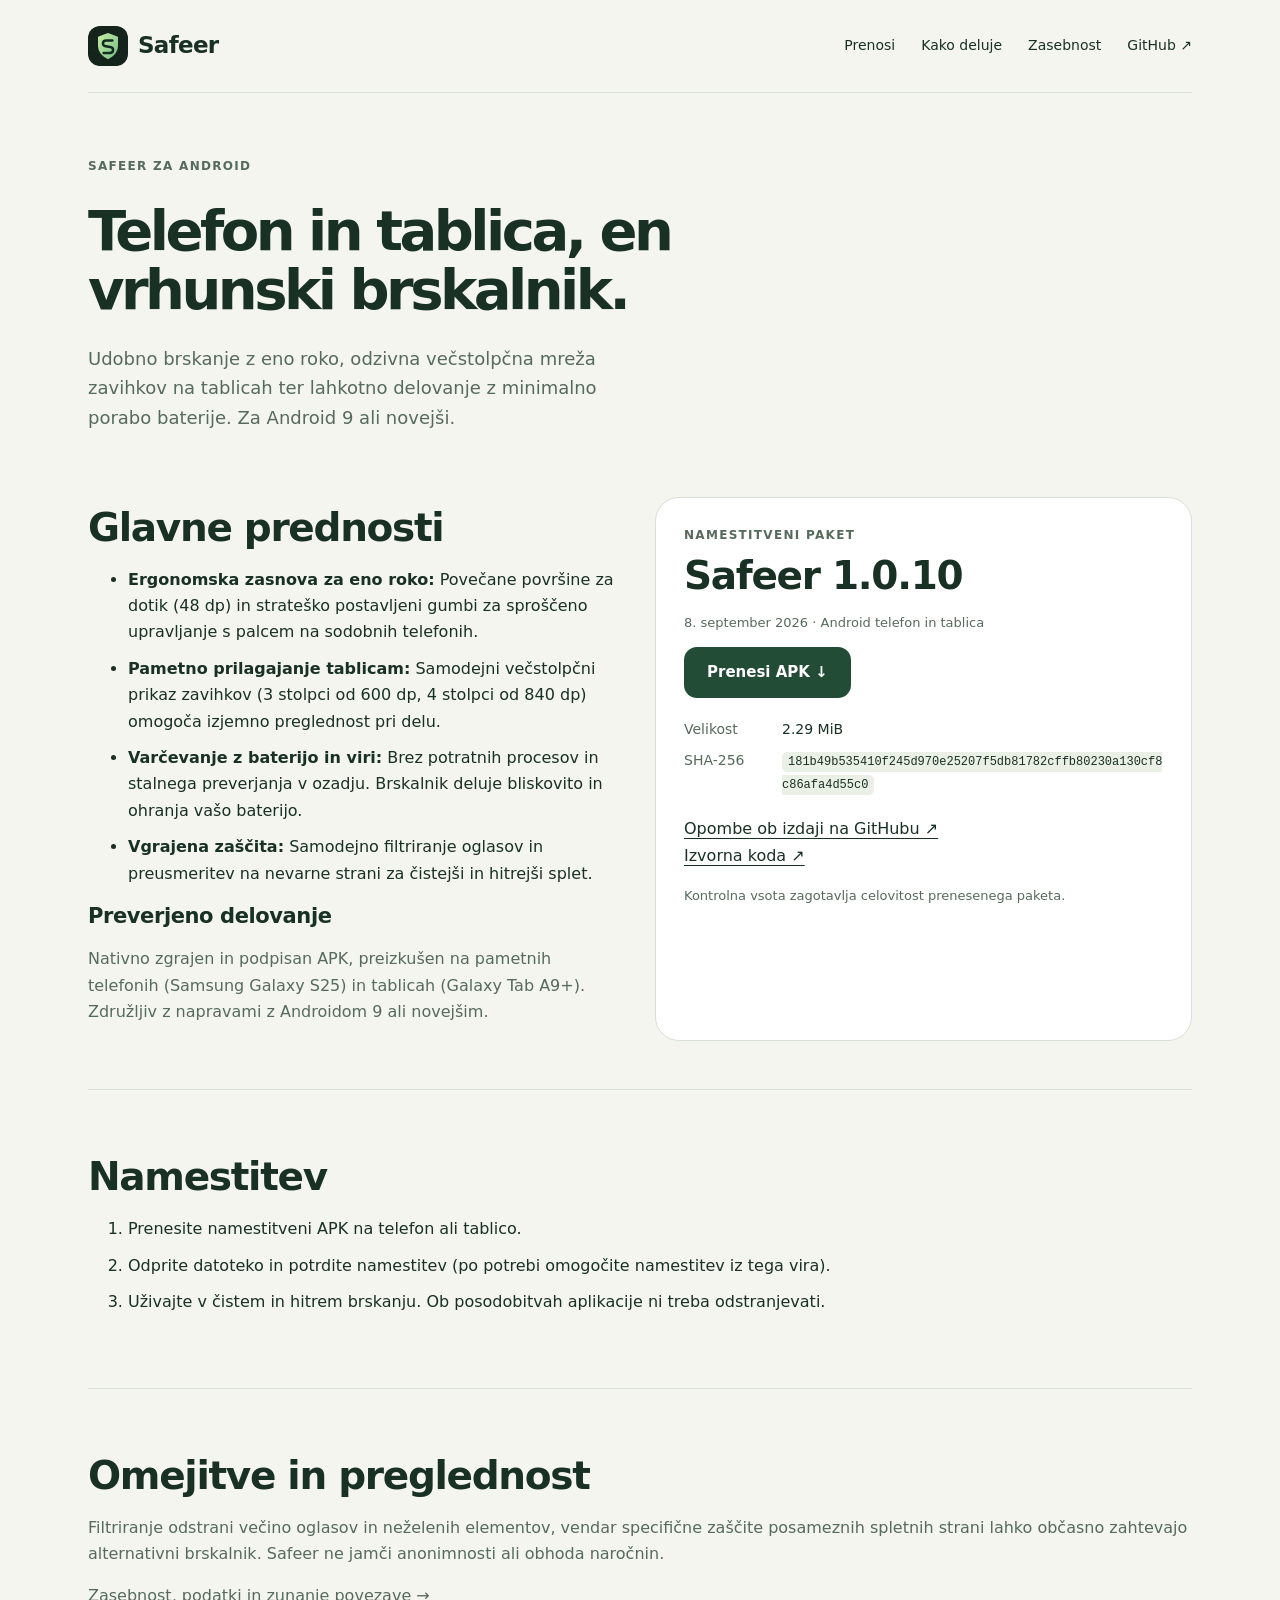
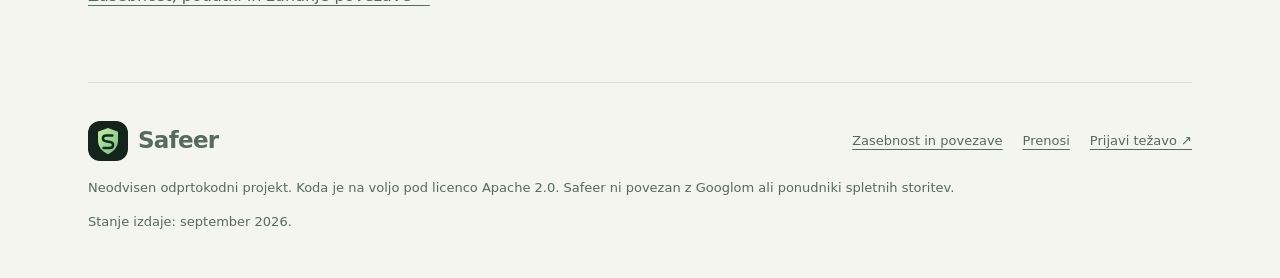
==== commit ed3d17fd: "feat(web): emphasize browser strengths and remove prenova phrasing" ====
--- a/android/index.html
+++ b/android/index.html
@@ -1 +1 @@
-<!doctype html><html lang="sl"><head><meta charset="utf-8"><meta name="viewport" content="width=device-width,initial-scale=1"><title>Android · Safeer</title><meta name="description" content="Safeer: brskalnik za Linux Mint, Android in Android TV. Prenosi, izvorna koda in odkrito opisane omejitve."><link rel="icon" type="image/svg+xml" href="../assets/safeer-mark.svg"><link rel="stylesheet" href="../css/refresh.css"></head><body><div class="wrap"><nav class="nav" aria-label="Glavna navigacija"><a class="brand" href="../index.html"><img src="../assets/safeer-mark.svg" alt="">Safeer</a><div class="nav-links"><a href="../index.html#downloads">Prenosi</a><a href="../index.html#limits">Kaj pričakovati</a><a href="../privacy.html">Zasebnost</a><a class="optional" href="https://github.com/memelandfaner/-safeer-browser">GitHub ↗</a></div></nav><main><section class="detail-hero"><div class="eyebrow">Safeer za Android</div><h1>Telefon in tablica, ena aplikacija.</h1><p class="lead">Večje površine za dotik in prilagodljiva mreža zavihkov. Isti APK za telefon in tablico z Androidom 9 ali novejšim.</p></section><div class="body-grid"><section class="content"><h2>V tej prenovi</h2><ul><li>Modro-siva podoba za Android in nova ikona Safeer.</li><li>48 dp površine za pomembne gumbe in jasnejši fokus naslova.</li><li>Tri kolone zavihkov na tablicah od 600 dp; štiri od 840 dp.</li><li>Domača stran nima stalnega osveževanja števcev. Statistika ostane v meniju aplikacije.</li></ul><h3>Stanje preverjanja</h3><p>APK je zgrajen in podpisan. Predhodna prenova je bila nameščena na Galaxy S25 (SM-S931B) in Galaxy Tab A9+ (SM-X210). Končno preverjanje te izdaje je navedeno v opombah ob izdaji; ne pomeni preverjanja vseh telefonov ali tablic.</p></section><section class="download-box"><span class="eyebrow">Namestitveni paket</span><h2>Safeer 1.0.10</h2><p class="small">8. september 2026 · Android</p><a class="btn" download href="../assets/mobile/Safeer-Mobile.apk">Prenesi APK ↓</a><dl><dt>Velikost</dt><dd data-file-size="assets/mobile/Safeer-Mobile.apk">2.29 MiB</dd><dt>SHA-256</dt><dd><code data-file-hash="assets/mobile/Safeer-Mobile.apk">181b49b535410f245d970e25207f5db81782cffb80230a130cf8c86afa4d55c0</code></dd></dl><p><a href="https://github.com/memelandfaner/-safeer-browser/releases/tag/v1.0.10">Opombe ob izdaji ↗</a><br><a href="https://github.com/memelandfaner/-safeer-browser">Izvorna koda ↗</a></p><p class="small">Kontrolna vsota potrjuje ujemanje datoteke z objavljenim paketom; sama po sebi ni jamstvo varnosti.</p></section></div><section class="section content"><h2>Namestitev</h2><ol><li>Prenesi APK za svojo platformo.</li><li>Odpri ga v napravi. Android lahko zahteva dovoljenje za namestitev iz izbranega vira.</li><li>Pri običajni nadgradnji istega podpisa aplikacije ne odstranjuj. Če Android javi konflikt podpisa, najprej varnostno kopiraj zaznamke in prijavi težavo.</li></ol><p>TV različico uporabljaj na Android TV, mobilno pa na telefonu ali tablici. Paket za iPhone, iPad ali Windows v tej izdaji ni na voljo.</p></section><section class="section content"><h2>Pomembne omejitve</h2><p>Filtriranje lahko vpliva na strani. Nekateri oglasi, težave pri prijavah, zakasnitve predvajanja in omejitve DRM lahko ostanejo. Safeer ne zagotavlja popolne zaščite, anonimnosti ali dostopa do vsebin.</p><p><a href="../privacy.html">Zasebnost, podatki in zunanje povezave →</a></p></section></main><footer><div class="footer-top"><a class="brand" href="../index.html"><img src="../assets/safeer-mark.svg" alt="">Safeer</a><div class="footer-links"><a href="../privacy.html">Zasebnost in povezave</a><a href="../index.html#downloads">Prenosi</a><a href="https://github.com/memelandfaner/-safeer-browser/issues">Prijavi težavo ↗</a></div></div><p>Neodvisen projekt v razvoju. Izvorna koda projektov je na voljo pod licenco Apache 2.0; vključene odvisnosti imajo svoje licence. Safeer ni povezan z Googlom, YouTubom, Linux Mintom ali ponudniki spletnih vsebin.</p><p>Podatki o tej izdaji: 8. september 2026. Navedene funkcije niso jamstvo za delovanje vseh spletnih strani.</p></footer></div></body></html>+<!doctype html><html lang="sl"><head><meta charset="utf-8"><meta name="viewport" content="width=device-width,initial-scale=1"><title>Android · Safeer</title><meta name="description" content="Safeer za Android: hiter, udoben in energijsko varčen brskalnik za telefone in tablične računalnike."><link rel="icon" type="image/svg+xml" href="../assets/safeer-mark.svg"><link rel="stylesheet" href="../css/refresh.css"></head><body><div class="wrap"><nav class="nav" aria-label="Glavna navigacija"><a class="brand" href="../index.html"><img src="../assets/safeer-mark.svg" alt="">Safeer</a><div class="nav-links"><a href="../index.html#downloads">Prenosi</a><a href="../index.html#limits">Kako deluje</a><a href="../privacy.html">Zasebnost</a><a class="optional" href="https://github.com/memelandfaner/-safeer-browser">GitHub ↗</a></div></nav><main><section class="detail-hero"><div class="eyebrow">Safeer za Android</div><h1>Telefon in tablica, en vrhunski brskalnik.</h1><p class="lead">Udobno brskanje z eno roko, odzivna večstolpčna mreža zavihkov na tablicah ter lahkotno delovanje z minimalno porabo baterije. Za Android 9 ali novejši.</p></section><div class="body-grid"><section class="content"><h2>Glavne prednosti</h2><ul><li><strong>Ergonomska zasnova za eno roko:</strong> Povečane površine za dotik (48 dp) in strateško postavljeni gumbi za sproščeno upravljanje s palcem na sodobnih telefonih.</li><li><strong>Pametno prilagajanje tablicam:</strong> Samodejni večstolpčni prikaz zavihkov (3 stolpci od 600 dp, 4 stolpci od 840 dp) omogoča izjemno preglednost pri delu.</li><li><strong>Varčevanje z baterijo in viri:</strong> Brez potratnih procesov in stalnega preverjanja v ozadju. Brskalnik deluje bliskovito in ohranja vašo baterijo.</li><li><strong>Vgrajena zaščita:</strong> Samodejno filtriranje oglasov in preusmeritev na nevarne strani za čistejši in hitrejši splet.</li></ul><h3>Preverjeno delovanje</h3><p>Nativno zgrajen in podpisan APK, preizkušen na pametnih telefonih (Samsung Galaxy S25) in tablicah (Galaxy Tab A9+). Združljiv z napravami z Androidom 9 ali novejšim.</p></section><section class="download-box"><span class="eyebrow">Namestitveni paket</span><h2>Safeer 1.0.10</h2><p class="small">8. september 2026 · Android telefon in tablica</p><a class="btn" download href="../assets/mobile/Safeer-Mobile.apk">Prenesi APK ↓</a><dl><dt>Velikost</dt><dd data-file-size="assets/mobile/Safeer-Mobile.apk">2.29 MiB</dd><dt>SHA-256</dt><dd><code data-file-hash="assets/mobile/Safeer-Mobile.apk">181b49b535410f245d970e25207f5db81782cffb80230a130cf8c86afa4d55c0</code></dd></dl><p><a href="https://github.com/memelandfaner/-safeer-browser/releases/tag/v1.0.10">Opombe ob izdaji na GitHubu ↗</a><br><a href="https://github.com/memelandfaner/-safeer-browser">Izvorna koda ↗</a></p><p class="small">Kontrolna vsota zagotavlja celovitost prenesenega paketa.</p></section></div><section class="section content"><h2>Namestitev</h2><ol><li>Prenesite namestitveni APK na telefon ali tablico.</li><li>Odprite datoteko in potrdite namestitev (po potrebi omogočite namestitev iz tega vira).</li><li>Uživajte v čistem in hitrem brskanju. Ob posodobitvah aplikacije ni treba odstranjevati.</li></ol></section><section class="section content"><h2>Omejitve in preglednost</h2><p>Filtriranje odstrani večino oglasov in neželenih elementov, vendar specifične zaščite posameznih spletnih strani lahko občasno zahtevajo alternativni brskalnik. Safeer ne jamči anonimnosti ali obhoda naročnin.</p><p><a href="../privacy.html">Zasebnost, podatki in zunanje povezave →</a></p></section></main><footer><div class="footer-top"><a class="brand" href="../index.html"><img src="../assets/safeer-mark.svg" alt="">Safeer</a><div class="footer-links"><a href="../privacy.html">Zasebnost in povezave</a><a href="../index.html#downloads">Prenosi</a><a href="https://github.com/memelandfaner/-safeer-browser/issues">Prijavi težavo ↗</a></div></div><p>Neodvisen odprtokodni projekt. Koda je na voljo pod licenco Apache 2.0. Safeer ni povezan z Googlom ali ponudniki spletnih storitev.</p><p>Stanje izdaje: september 2026.</p></footer></div></body></html>
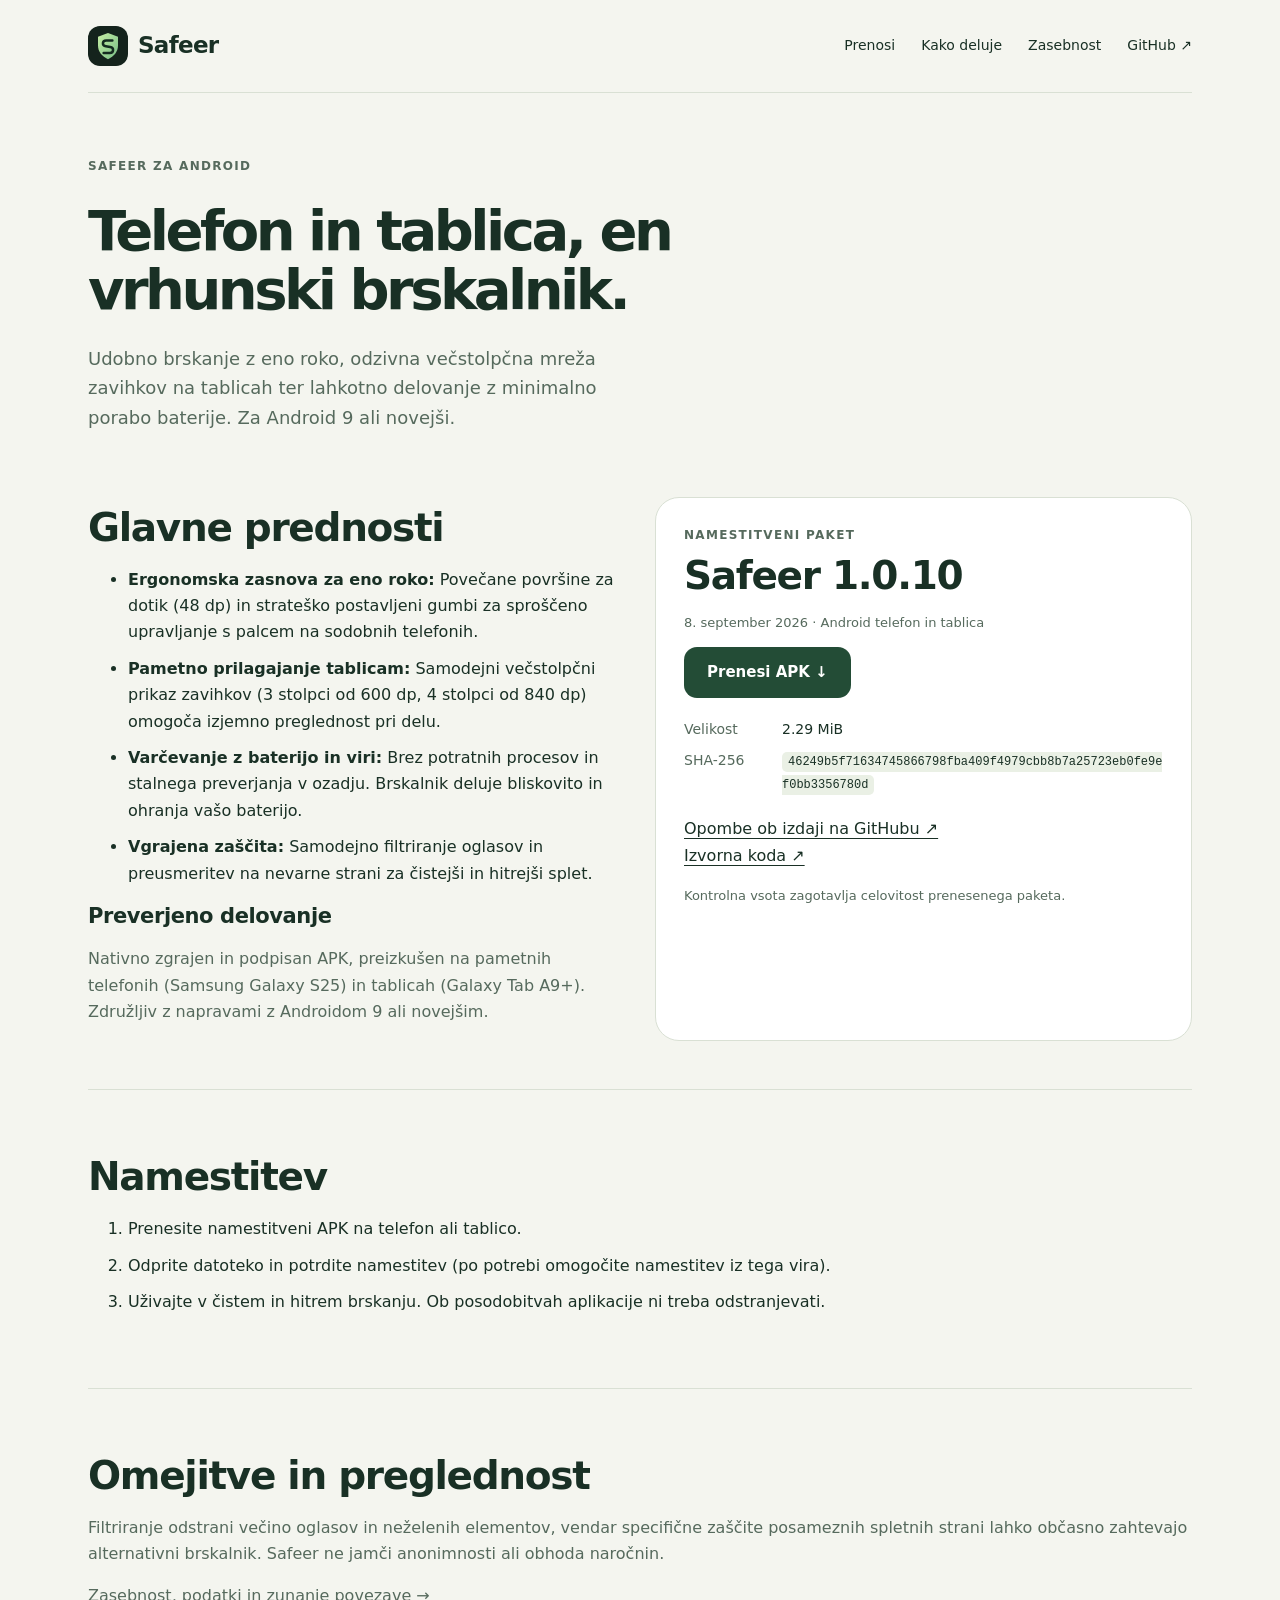
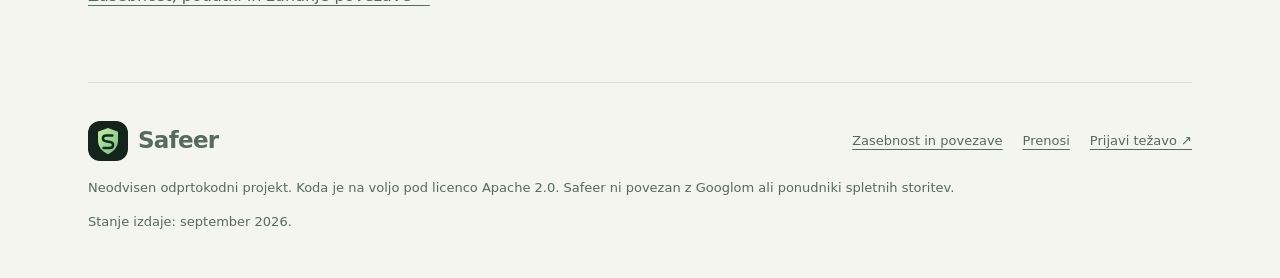
==== commit fe930550: "feat(web): update package artifacts, SHA-256 sums, and appearance customization details" ====
--- a/android/index.html
+++ b/android/index.html
@@ -1 +1 @@
-<!doctype html><html lang="sl"><head><meta charset="utf-8"><meta name="viewport" content="width=device-width,initial-scale=1"><title>Android · Safeer</title><meta name="description" content="Safeer za Android: hiter, udoben in energijsko varčen brskalnik za telefone in tablične računalnike."><link rel="icon" type="image/svg+xml" href="../assets/safeer-mark.svg"><link rel="stylesheet" href="../css/refresh.css"></head><body><div class="wrap"><nav class="nav" aria-label="Glavna navigacija"><a class="brand" href="../index.html"><img src="../assets/safeer-mark.svg" alt="">Safeer</a><div class="nav-links"><a href="../index.html#downloads">Prenosi</a><a href="../index.html#limits">Kako deluje</a><a href="../privacy.html">Zasebnost</a><a class="optional" href="https://github.com/memelandfaner/-safeer-browser">GitHub ↗</a></div></nav><main><section class="detail-hero"><div class="eyebrow">Safeer za Android</div><h1>Telefon in tablica, en vrhunski brskalnik.</h1><p class="lead">Udobno brskanje z eno roko, odzivna večstolpčna mreža zavihkov na tablicah ter lahkotno delovanje z minimalno porabo baterije. Za Android 9 ali novejši.</p></section><div class="body-grid"><section class="content"><h2>Glavne prednosti</h2><ul><li><strong>Ergonomska zasnova za eno roko:</strong> Povečane površine za dotik (48 dp) in strateško postavljeni gumbi za sproščeno upravljanje s palcem na sodobnih telefonih.</li><li><strong>Pametno prilagajanje tablicam:</strong> Samodejni večstolpčni prikaz zavihkov (3 stolpci od 600 dp, 4 stolpci od 840 dp) omogoča izjemno preglednost pri delu.</li><li><strong>Varčevanje z baterijo in viri:</strong> Brez potratnih procesov in stalnega preverjanja v ozadju. Brskalnik deluje bliskovito in ohranja vašo baterijo.</li><li><strong>Vgrajena zaščita:</strong> Samodejno filtriranje oglasov in preusmeritev na nevarne strani za čistejši in hitrejši splet.</li></ul><h3>Preverjeno delovanje</h3><p>Nativno zgrajen in podpisan APK, preizkušen na pametnih telefonih (Samsung Galaxy S25) in tablicah (Galaxy Tab A9+). Združljiv z napravami z Androidom 9 ali novejšim.</p></section><section class="download-box"><span class="eyebrow">Namestitveni paket</span><h2>Safeer 1.0.10</h2><p class="small">8. september 2026 · Android telefon in tablica</p><a class="btn" download href="../assets/mobile/Safeer-Mobile.apk">Prenesi APK ↓</a><dl><dt>Velikost</dt><dd data-file-size="assets/mobile/Safeer-Mobile.apk">2.29 MiB</dd><dt>SHA-256</dt><dd><code data-file-hash="assets/mobile/Safeer-Mobile.apk">181b49b535410f245d970e25207f5db81782cffb80230a130cf8c86afa4d55c0</code></dd></dl><p><a href="https://github.com/memelandfaner/-safeer-browser/releases/tag/v1.0.10">Opombe ob izdaji na GitHubu ↗</a><br><a href="https://github.com/memelandfaner/-safeer-browser">Izvorna koda ↗</a></p><p class="small">Kontrolna vsota zagotavlja celovitost prenesenega paketa.</p></section></div><section class="section content"><h2>Namestitev</h2><ol><li>Prenesite namestitveni APK na telefon ali tablico.</li><li>Odprite datoteko in potrdite namestitev (po potrebi omogočite namestitev iz tega vira).</li><li>Uživajte v čistem in hitrem brskanju. Ob posodobitvah aplikacije ni treba odstranjevati.</li></ol></section><section class="section content"><h2>Omejitve in preglednost</h2><p>Filtriranje odstrani večino oglasov in neželenih elementov, vendar specifične zaščite posameznih spletnih strani lahko občasno zahtevajo alternativni brskalnik. Safeer ne jamči anonimnosti ali obhoda naročnin.</p><p><a href="../privacy.html">Zasebnost, podatki in zunanje povezave →</a></p></section></main><footer><div class="footer-top"><a class="brand" href="../index.html"><img src="../assets/safeer-mark.svg" alt="">Safeer</a><div class="footer-links"><a href="../privacy.html">Zasebnost in povezave</a><a href="../index.html#downloads">Prenosi</a><a href="https://github.com/memelandfaner/-safeer-browser/issues">Prijavi težavo ↗</a></div></div><p>Neodvisen odprtokodni projekt. Koda je na voljo pod licenco Apache 2.0. Safeer ni povezan z Googlom ali ponudniki spletnih storitev.</p><p>Stanje izdaje: september 2026.</p></footer></div></body></html>+<!doctype html><html lang="sl"><head><meta charset="utf-8"><meta name="viewport" content="width=device-width,initial-scale=1"><title>Android · Safeer</title><meta name="description" content="Safeer za Android: hiter, udoben in energijsko varčen brskalnik za telefone in tablične računalnike."><link rel="icon" type="image/svg+xml" href="../assets/safeer-mark.svg"><link rel="stylesheet" href="../css/refresh.css"></head><body><div class="wrap"><nav class="nav" aria-label="Glavna navigacija"><a class="brand" href="../index.html"><img src="../assets/safeer-mark.svg" alt="">Safeer</a><div class="nav-links"><a href="../index.html#downloads">Prenosi</a><a href="../index.html#limits">Kako deluje</a><a href="../privacy.html">Zasebnost</a><a class="optional" href="https://github.com/memelandfaner/-safeer-browser">GitHub ↗</a></div></nav><main><section class="detail-hero"><div class="eyebrow">Safeer za Android</div><h1>Telefon in tablica, en vrhunski brskalnik.</h1><p class="lead">Udobno brskanje z eno roko, odzivna večstolpčna mreža zavihkov na tablicah ter lahkotno delovanje z minimalno porabo baterije. Za Android 9 ali novejši.</p></section><div class="body-grid"><section class="content"><h2>Glavne prednosti</h2><ul><li><strong>Ergonomska zasnova za eno roko:</strong> Povečane površine za dotik (48 dp) in strateško postavljeni gumbi za sproščeno upravljanje s palcem na sodobnih telefonih.</li><li><strong>Pametno prilagajanje tablicam:</strong> Samodejni večstolpčni prikaz zavihkov (3 stolpci od 600 dp, 4 stolpci od 840 dp) omogoča izjemno preglednost pri delu.</li><li><strong>Varčevanje z baterijo in viri:</strong> Brez potratnih procesov in stalnega preverjanja v ozadju. Brskalnik deluje bliskovito in ohranja vašo baterijo.</li><li><strong>Vgrajena zaščita:</strong> Samodejno filtriranje oglasov in preusmeritev na nevarne strani za čistejši in hitrejši splet.</li></ul><h3>Preverjeno delovanje</h3><p>Nativno zgrajen in podpisan APK, preizkušen na pametnih telefonih (Samsung Galaxy S25) in tablicah (Galaxy Tab A9+). Združljiv z napravami z Androidom 9 ali novejšim.</p></section><section class="download-box"><span class="eyebrow">Namestitveni paket</span><h2>Safeer 1.0.10</h2><p class="small">8. september 2026 · Android telefon in tablica</p><a class="btn" download href="../assets/mobile/Safeer-Mobile.apk">Prenesi APK ↓</a><dl><dt>Velikost</dt><dd data-file-size="assets/mobile/Safeer-Mobile.apk">2.29 MiB</dd><dt>SHA-256</dt><dd><code data-file-hash="assets/mobile/Safeer-Mobile.apk">46249b5f71634745866798fba409f4979cbb8b7a25723eb0fe9ef0bb3356780d</code></dd></dl><p><a href="https://github.com/memelandfaner/-safeer-browser/releases/tag/v1.0.10">Opombe ob izdaji na GitHubu ↗</a><br><a href="https://github.com/memelandfaner/-safeer-browser">Izvorna koda ↗</a></p><p class="small">Kontrolna vsota zagotavlja celovitost prenesenega paketa.</p></section></div><section class="section content"><h2>Namestitev</h2><ol><li>Prenesite namestitveni APK na telefon ali tablico.</li><li>Odprite datoteko in potrdite namestitev (po potrebi omogočite namestitev iz tega vira).</li><li>Uživajte v čistem in hitrem brskanju. Ob posodobitvah aplikacije ni treba odstranjevati.</li></ol></section><section class="section content"><h2>Omejitve in preglednost</h2><p>Filtriranje odstrani večino oglasov in neželenih elementov, vendar specifične zaščite posameznih spletnih strani lahko občasno zahtevajo alternativni brskalnik. Safeer ne jamči anonimnosti ali obhoda naročnin.</p><p><a href="../privacy.html">Zasebnost, podatki in zunanje povezave →</a></p></section></main><footer><div class="footer-top"><a class="brand" href="../index.html"><img src="../assets/safeer-mark.svg" alt="">Safeer</a><div class="footer-links"><a href="../privacy.html">Zasebnost in povezave</a><a href="../index.html#downloads">Prenosi</a><a href="https://github.com/memelandfaner/-safeer-browser/issues">Prijavi težavo ↗</a></div></div><p>Neodvisen odprtokodni projekt. Koda je na voljo pod licenco Apache 2.0. Safeer ni povezan z Googlom ali ponudniki spletnih storitev.</p><p>Stanje izdaje: september 2026.</p></footer></div></body></html>
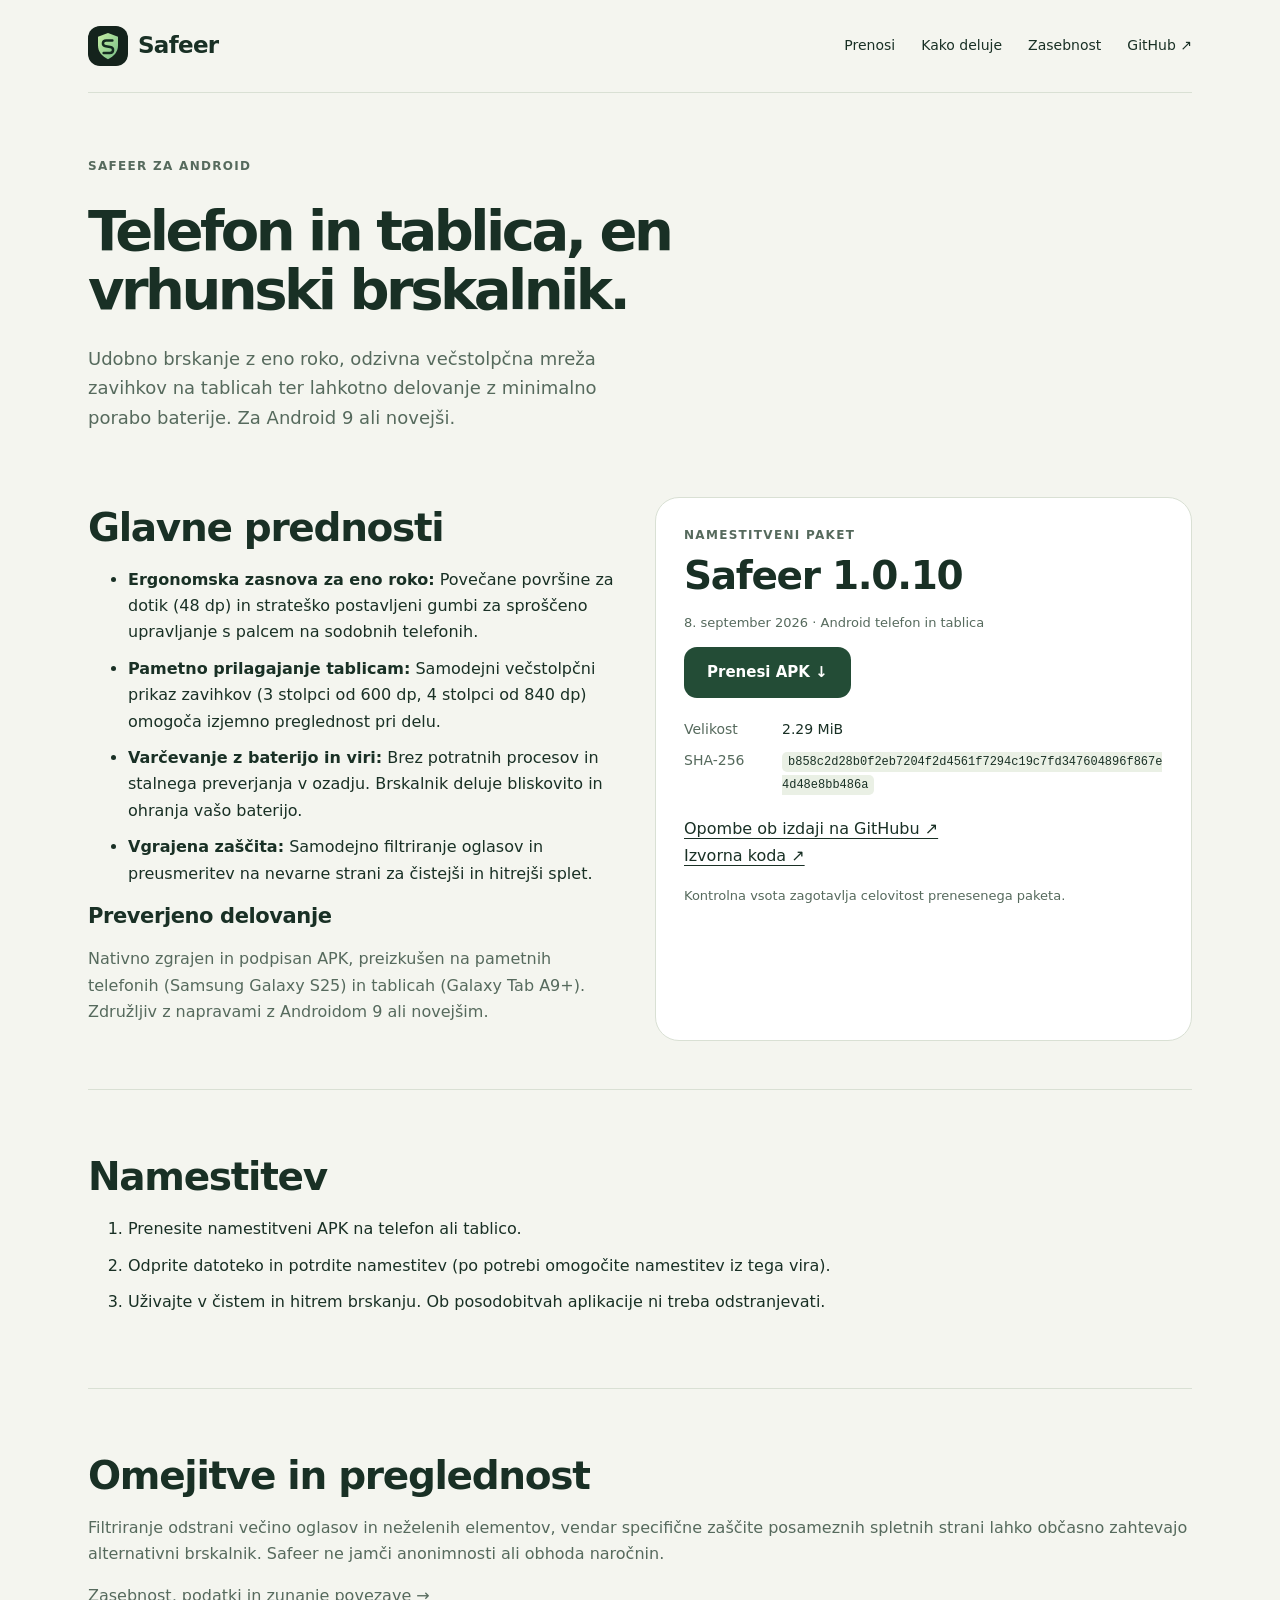
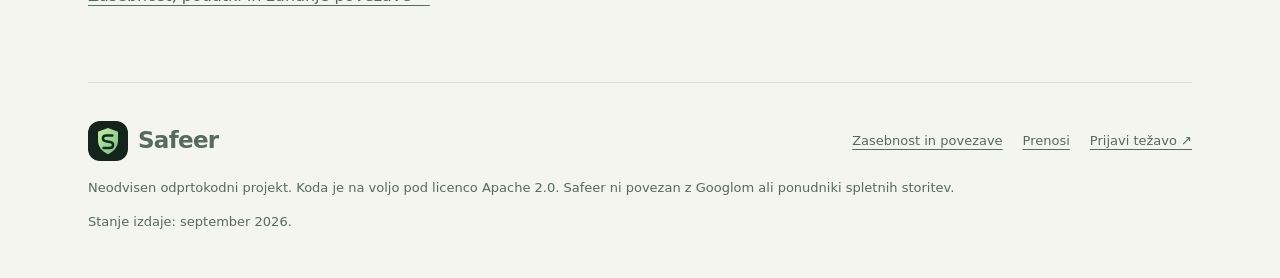
==== commit 61c9edc5: "chore(release): posodobitev paketov in SHA256 vsot za Linux in Android" ====
--- a/android/index.html
+++ b/android/index.html
@@ -1 +1 @@
-<!doctype html><html lang="sl"><head><meta charset="utf-8"><meta name="viewport" content="width=device-width,initial-scale=1"><title>Android · Safeer</title><meta name="description" content="Safeer za Android: hiter, udoben in energijsko varčen brskalnik za telefone in tablične računalnike."><link rel="icon" type="image/svg+xml" href="../assets/safeer-mark.svg"><link rel="stylesheet" href="../css/refresh.css"></head><body><div class="wrap"><nav class="nav" aria-label="Glavna navigacija"><a class="brand" href="../index.html"><img src="../assets/safeer-mark.svg" alt="">Safeer</a><div class="nav-links"><a href="../index.html#downloads">Prenosi</a><a href="../index.html#limits">Kako deluje</a><a href="../privacy.html">Zasebnost</a><a class="optional" href="https://github.com/memelandfaner/-safeer-browser">GitHub ↗</a></div></nav><main><section class="detail-hero"><div class="eyebrow">Safeer za Android</div><h1>Telefon in tablica, en vrhunski brskalnik.</h1><p class="lead">Udobno brskanje z eno roko, odzivna večstolpčna mreža zavihkov na tablicah ter lahkotno delovanje z minimalno porabo baterije. Za Android 9 ali novejši.</p></section><div class="body-grid"><section class="content"><h2>Glavne prednosti</h2><ul><li><strong>Ergonomska zasnova za eno roko:</strong> Povečane površine za dotik (48 dp) in strateško postavljeni gumbi za sproščeno upravljanje s palcem na sodobnih telefonih.</li><li><strong>Pametno prilagajanje tablicam:</strong> Samodejni večstolpčni prikaz zavihkov (3 stolpci od 600 dp, 4 stolpci od 840 dp) omogoča izjemno preglednost pri delu.</li><li><strong>Varčevanje z baterijo in viri:</strong> Brez potratnih procesov in stalnega preverjanja v ozadju. Brskalnik deluje bliskovito in ohranja vašo baterijo.</li><li><strong>Vgrajena zaščita:</strong> Samodejno filtriranje oglasov in preusmeritev na nevarne strani za čistejši in hitrejši splet.</li></ul><h3>Preverjeno delovanje</h3><p>Nativno zgrajen in podpisan APK, preizkušen na pametnih telefonih (Samsung Galaxy S25) in tablicah (Galaxy Tab A9+). Združljiv z napravami z Androidom 9 ali novejšim.</p></section><section class="download-box"><span class="eyebrow">Namestitveni paket</span><h2>Safeer 1.0.10</h2><p class="small">8. september 2026 · Android telefon in tablica</p><a class="btn" download href="../assets/mobile/Safeer-Mobile.apk">Prenesi APK ↓</a><dl><dt>Velikost</dt><dd data-file-size="assets/mobile/Safeer-Mobile.apk">2.29 MiB</dd><dt>SHA-256</dt><dd><code data-file-hash="assets/mobile/Safeer-Mobile.apk">46249b5f71634745866798fba409f4979cbb8b7a25723eb0fe9ef0bb3356780d</code></dd></dl><p><a href="https://github.com/memelandfaner/-safeer-browser/releases/tag/v1.0.10">Opombe ob izdaji na GitHubu ↗</a><br><a href="https://github.com/memelandfaner/-safeer-browser">Izvorna koda ↗</a></p><p class="small">Kontrolna vsota zagotavlja celovitost prenesenega paketa.</p></section></div><section class="section content"><h2>Namestitev</h2><ol><li>Prenesite namestitveni APK na telefon ali tablico.</li><li>Odprite datoteko in potrdite namestitev (po potrebi omogočite namestitev iz tega vira).</li><li>Uživajte v čistem in hitrem brskanju. Ob posodobitvah aplikacije ni treba odstranjevati.</li></ol></section><section class="section content"><h2>Omejitve in preglednost</h2><p>Filtriranje odstrani večino oglasov in neželenih elementov, vendar specifične zaščite posameznih spletnih strani lahko občasno zahtevajo alternativni brskalnik. Safeer ne jamči anonimnosti ali obhoda naročnin.</p><p><a href="../privacy.html">Zasebnost, podatki in zunanje povezave →</a></p></section></main><footer><div class="footer-top"><a class="brand" href="../index.html"><img src="../assets/safeer-mark.svg" alt="">Safeer</a><div class="footer-links"><a href="../privacy.html">Zasebnost in povezave</a><a href="../index.html#downloads">Prenosi</a><a href="https://github.com/memelandfaner/-safeer-browser/issues">Prijavi težavo ↗</a></div></div><p>Neodvisen odprtokodni projekt. Koda je na voljo pod licenco Apache 2.0. Safeer ni povezan z Googlom ali ponudniki spletnih storitev.</p><p>Stanje izdaje: september 2026.</p></footer></div></body></html>+<!doctype html><html lang="sl"><head><meta charset="utf-8"><meta name="viewport" content="width=device-width,initial-scale=1"><title>Android · Safeer</title><meta name="description" content="Safeer za Android: hiter, udoben in energijsko varčen brskalnik za telefone in tablične računalnike."><link rel="icon" type="image/svg+xml" href="../assets/safeer-mark.svg"><link rel="stylesheet" href="../css/refresh.css"></head><body><div class="wrap"><nav class="nav" aria-label="Glavna navigacija"><a class="brand" href="../index.html"><img src="../assets/safeer-mark.svg" alt="">Safeer</a><div class="nav-links"><a href="../index.html#downloads">Prenosi</a><a href="../index.html#limits">Kako deluje</a><a href="../privacy.html">Zasebnost</a><a class="optional" href="https://github.com/memelandfaner/-safeer-browser">GitHub ↗</a></div></nav><main><section class="detail-hero"><div class="eyebrow">Safeer za Android</div><h1>Telefon in tablica, en vrhunski brskalnik.</h1><p class="lead">Udobno brskanje z eno roko, odzivna večstolpčna mreža zavihkov na tablicah ter lahkotno delovanje z minimalno porabo baterije. Za Android 9 ali novejši.</p></section><div class="body-grid"><section class="content"><h2>Glavne prednosti</h2><ul><li><strong>Ergonomska zasnova za eno roko:</strong> Povečane površine za dotik (48 dp) in strateško postavljeni gumbi za sproščeno upravljanje s palcem na sodobnih telefonih.</li><li><strong>Pametno prilagajanje tablicam:</strong> Samodejni večstolpčni prikaz zavihkov (3 stolpci od 600 dp, 4 stolpci od 840 dp) omogoča izjemno preglednost pri delu.</li><li><strong>Varčevanje z baterijo in viri:</strong> Brez potratnih procesov in stalnega preverjanja v ozadju. Brskalnik deluje bliskovito in ohranja vašo baterijo.</li><li><strong>Vgrajena zaščita:</strong> Samodejno filtriranje oglasov in preusmeritev na nevarne strani za čistejši in hitrejši splet.</li></ul><h3>Preverjeno delovanje</h3><p>Nativno zgrajen in podpisan APK, preizkušen na pametnih telefonih (Samsung Galaxy S25) in tablicah (Galaxy Tab A9+). Združljiv z napravami z Androidom 9 ali novejšim.</p></section><section class="download-box"><span class="eyebrow">Namestitveni paket</span><h2>Safeer 1.0.10</h2><p class="small">8. september 2026 · Android telefon in tablica</p><a class="btn" download href="../assets/mobile/Safeer-Mobile.apk">Prenesi APK ↓</a><dl><dt>Velikost</dt><dd data-file-size="assets/mobile/Safeer-Mobile.apk">2.29 MiB</dd><dt>SHA-256</dt><dd><code data-file-hash="assets/mobile/Safeer-Mobile.apk">b858c2d28b0f2eb7204f2d4561f7294c19c7fd347604896f867e4d48e8bb486a</code></dd></dl><p><a href="https://github.com/memelandfaner/-safeer-browser/releases/tag/v1.0.10">Opombe ob izdaji na GitHubu ↗</a><br><a href="https://github.com/memelandfaner/-safeer-browser">Izvorna koda ↗</a></p><p class="small">Kontrolna vsota zagotavlja celovitost prenesenega paketa.</p></section></div><section class="section content"><h2>Namestitev</h2><ol><li>Prenesite namestitveni APK na telefon ali tablico.</li><li>Odprite datoteko in potrdite namestitev (po potrebi omogočite namestitev iz tega vira).</li><li>Uživajte v čistem in hitrem brskanju. Ob posodobitvah aplikacije ni treba odstranjevati.</li></ol></section><section class="section content"><h2>Omejitve in preglednost</h2><p>Filtriranje odstrani večino oglasov in neželenih elementov, vendar specifične zaščite posameznih spletnih strani lahko občasno zahtevajo alternativni brskalnik. Safeer ne jamči anonimnosti ali obhoda naročnin.</p><p><a href="../privacy.html">Zasebnost, podatki in zunanje povezave →</a></p></section></main><footer><div class="footer-top"><a class="brand" href="../index.html"><img src="../assets/safeer-mark.svg" alt="">Safeer</a><div class="footer-links"><a href="../privacy.html">Zasebnost in povezave</a><a href="../index.html#downloads">Prenosi</a><a href="https://github.com/memelandfaner/-safeer-browser/issues">Prijavi težavo ↗</a></div></div><p>Neodvisen odprtokodni projekt. Koda je na voljo pod licenco Apache 2.0. Safeer ni povezan z Googlom ali ponudniki spletnih storitev.</p><p>Stanje izdaje: september 2026.</p></footer></div></body></html>
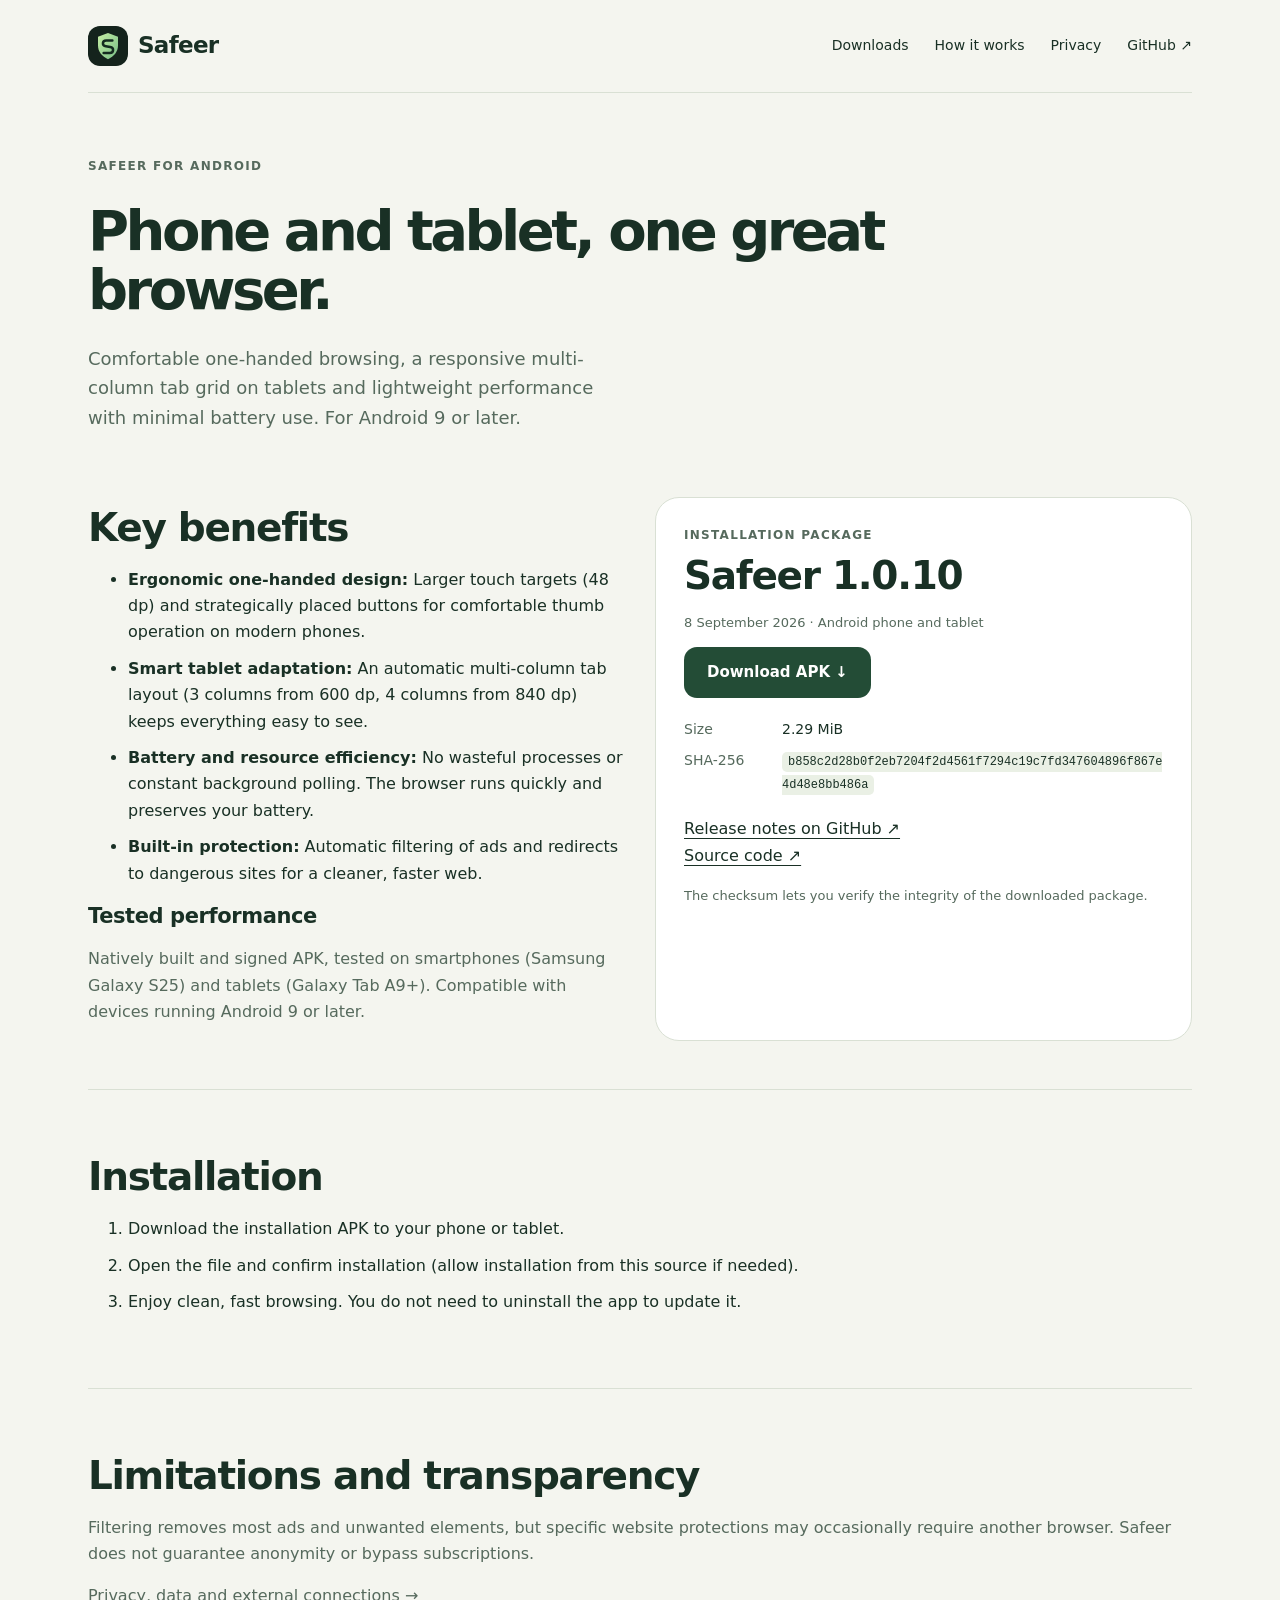
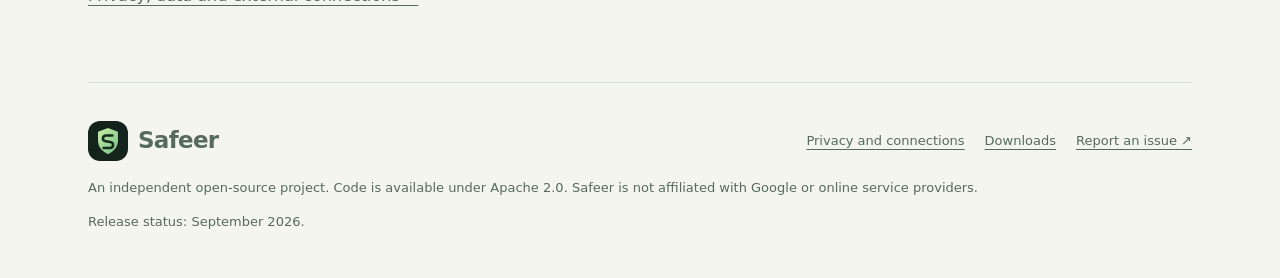
==== commit 28260d03: "feat(web): detect Slovenian browser language with English fallback" ====
--- a/android/index.html
+++ b/android/index.html
@@ -1 +1,2 @@
-<!doctype html><html lang="sl"><head><meta charset="utf-8"><meta name="viewport" content="width=device-width,initial-scale=1"><title>Android · Safeer</title><meta name="description" content="Safeer za Android: hiter, udoben in energijsko varčen brskalnik za telefone in tablične računalnike."><link rel="icon" type="image/svg+xml" href="../assets/safeer-mark.svg"><link rel="stylesheet" href="../css/refresh.css"></head><body><div class="wrap"><nav class="nav" aria-label="Glavna navigacija"><a class="brand" href="../index.html"><img src="../assets/safeer-mark.svg" alt="">Safeer</a><div class="nav-links"><a href="../index.html#downloads">Prenosi</a><a href="../index.html#limits">Kako deluje</a><a href="../privacy.html">Zasebnost</a><a class="optional" href="https://github.com/memelandfaner/-safeer-browser">GitHub ↗</a></div></nav><main><section class="detail-hero"><div class="eyebrow">Safeer za Android</div><h1>Telefon in tablica, en vrhunski brskalnik.</h1><p class="lead">Udobno brskanje z eno roko, odzivna večstolpčna mreža zavihkov na tablicah ter lahkotno delovanje z minimalno porabo baterije. Za Android 9 ali novejši.</p></section><div class="body-grid"><section class="content"><h2>Glavne prednosti</h2><ul><li><strong>Ergonomska zasnova za eno roko:</strong> Povečane površine za dotik (48 dp) in strateško postavljeni gumbi za sproščeno upravljanje s palcem na sodobnih telefonih.</li><li><strong>Pametno prilagajanje tablicam:</strong> Samodejni večstolpčni prikaz zavihkov (3 stolpci od 600 dp, 4 stolpci od 840 dp) omogoča izjemno preglednost pri delu.</li><li><strong>Varčevanje z baterijo in viri:</strong> Brez potratnih procesov in stalnega preverjanja v ozadju. Brskalnik deluje bliskovito in ohranja vašo baterijo.</li><li><strong>Vgrajena zaščita:</strong> Samodejno filtriranje oglasov in preusmeritev na nevarne strani za čistejši in hitrejši splet.</li></ul><h3>Preverjeno delovanje</h3><p>Nativno zgrajen in podpisan APK, preizkušen na pametnih telefonih (Samsung Galaxy S25) in tablicah (Galaxy Tab A9+). Združljiv z napravami z Androidom 9 ali novejšim.</p></section><section class="download-box"><span class="eyebrow">Namestitveni paket</span><h2>Safeer 1.0.10</h2><p class="small">8. september 2026 · Android telefon in tablica</p><a class="btn" download href="../assets/mobile/Safeer-Mobile.apk">Prenesi APK ↓</a><dl><dt>Velikost</dt><dd data-file-size="assets/mobile/Safeer-Mobile.apk">2.29 MiB</dd><dt>SHA-256</dt><dd><code data-file-hash="assets/mobile/Safeer-Mobile.apk">b858c2d28b0f2eb7204f2d4561f7294c19c7fd347604896f867e4d48e8bb486a</code></dd></dl><p><a href="https://github.com/memelandfaner/-safeer-browser/releases/tag/v1.0.10">Opombe ob izdaji na GitHubu ↗</a><br><a href="https://github.com/memelandfaner/-safeer-browser">Izvorna koda ↗</a></p><p class="small">Kontrolna vsota zagotavlja celovitost prenesenega paketa.</p></section></div><section class="section content"><h2>Namestitev</h2><ol><li>Prenesite namestitveni APK na telefon ali tablico.</li><li>Odprite datoteko in potrdite namestitev (po potrebi omogočite namestitev iz tega vira).</li><li>Uživajte v čistem in hitrem brskanju. Ob posodobitvah aplikacije ni treba odstranjevati.</li></ol></section><section class="section content"><h2>Omejitve in preglednost</h2><p>Filtriranje odstrani večino oglasov in neželenih elementov, vendar specifične zaščite posameznih spletnih strani lahko občasno zahtevajo alternativni brskalnik. Safeer ne jamči anonimnosti ali obhoda naročnin.</p><p><a href="../privacy.html">Zasebnost, podatki in zunanje povezave →</a></p></section></main><footer><div class="footer-top"><a class="brand" href="../index.html"><img src="../assets/safeer-mark.svg" alt="">Safeer</a><div class="footer-links"><a href="../privacy.html">Zasebnost in povezave</a><a href="../index.html#downloads">Prenosi</a><a href="https://github.com/memelandfaner/-safeer-browser/issues">Prijavi težavo ↗</a></div></div><p>Neodvisen odprtokodni projekt. Koda je na voljo pod licenco Apache 2.0. Safeer ni povezan z Googlom ali ponudniki spletnih storitev.</p><p>Stanje izdaje: september 2026.</p></footer></div></body></html>+<!DOCTYPE html>
+<html lang="en"><head><meta charset="utf-8"/><meta content="width=device-width,initial-scale=1" name="viewport"/><title>Android · Safeer</title><meta content="Safeer for Android: a fast, comfortable and energy-efficient browser for phones and tablets." name="description"/><link href="../assets/safeer-mark.svg" rel="icon" type="image/svg+xml"/><link href="../css/refresh.css" rel="stylesheet"/></head><body><div class="wrap"><nav aria-label="Main navigation" class="nav"><a class="brand" href="../index.html"><img alt="" src="../assets/safeer-mark.svg"/>Safeer</a><div class="nav-links"><a href="../index.html#downloads">Downloads</a><a href="../index.html#limits">How it works</a><a href="../privacy.html">Privacy</a><a class="optional" href="https://github.com/memelandfaner/-safeer-browser">GitHub ↗</a></div></nav><main><section class="detail-hero"><div class="eyebrow">Safeer for Android</div><h1>Phone and tablet, one great browser.</h1><p class="lead">Comfortable one-handed browsing, a responsive multi-column tab grid on tablets and lightweight performance with minimal battery use. For Android 9 or later.</p></section><div class="body-grid"><section class="content"><h2>Key benefits</h2><ul><li><strong>Ergonomic one-handed design:</strong> Larger touch targets (48 dp) and strategically placed buttons for comfortable thumb operation on modern phones.</li><li><strong>Smart tablet adaptation:</strong> An automatic multi-column tab layout (3 columns from 600 dp, 4 columns from 840 dp) keeps everything easy to see.</li><li><strong>Battery and resource efficiency:</strong> No wasteful processes or constant background polling. The browser runs quickly and preserves your battery.</li><li><strong>Built-in protection:</strong> Automatic filtering of ads and redirects to dangerous sites for a cleaner, faster web.</li></ul><h3>Tested performance</h3><p>Natively built and signed APK, tested on smartphones (Samsung Galaxy S25) and tablets (Galaxy Tab A9+). Compatible with devices running Android 9 or later.</p></section><section class="download-box"><span class="eyebrow">Installation package</span><h2>Safeer 1.0.10</h2><p class="small">8 September 2026 · Android phone and tablet</p><a class="btn" download="" href="../assets/mobile/Safeer-Mobile.apk">Download APK ↓</a><dl><dt>Size</dt><dd data-file-size="assets/mobile/Safeer-Mobile.apk">2.29 MiB</dd><dt>SHA-256</dt><dd><code data-file-hash="assets/mobile/Safeer-Mobile.apk">b858c2d28b0f2eb7204f2d4561f7294c19c7fd347604896f867e4d48e8bb486a</code></dd></dl><p><a href="https://github.com/memelandfaner/-safeer-browser/releases/tag/v1.0.10">Release notes on GitHub ↗</a><br/><a href="https://github.com/memelandfaner/-safeer-browser">Source code ↗</a></p><p class="small">The checksum lets you verify the integrity of the downloaded package.</p></section></div><section class="section content"><h2>Installation</h2><ol><li>Download the installation APK to your phone or tablet.</li><li>Open the file and confirm installation (allow installation from this source if needed).</li><li>Enjoy clean, fast browsing. You do not need to uninstall the app to update it.</li></ol></section><section class="section content"><h2>Limitations and transparency</h2><p>Filtering removes most ads and unwanted elements, but specific website protections may occasionally require another browser. Safeer does not guarantee anonymity or bypass subscriptions.</p><p><a href="../privacy.html">Privacy, data and external connections →</a></p></section></main><footer><div class="footer-top"><a class="brand" href="../index.html"><img alt="" src="../assets/safeer-mark.svg"/>Safeer</a><div class="footer-links"><a href="../privacy.html">Privacy and connections</a><a href="../index.html#downloads">Downloads</a><a href="https://github.com/memelandfaner/-safeer-browser/issues">Report an issue ↗</a></div></div><p>An independent open-source project. Code is available under Apache 2.0. Safeer is not affiliated with Google or online service providers.</p><p>Release status: September 2026.</p></footer></div><script src="../js/language.js"></script></body></html>
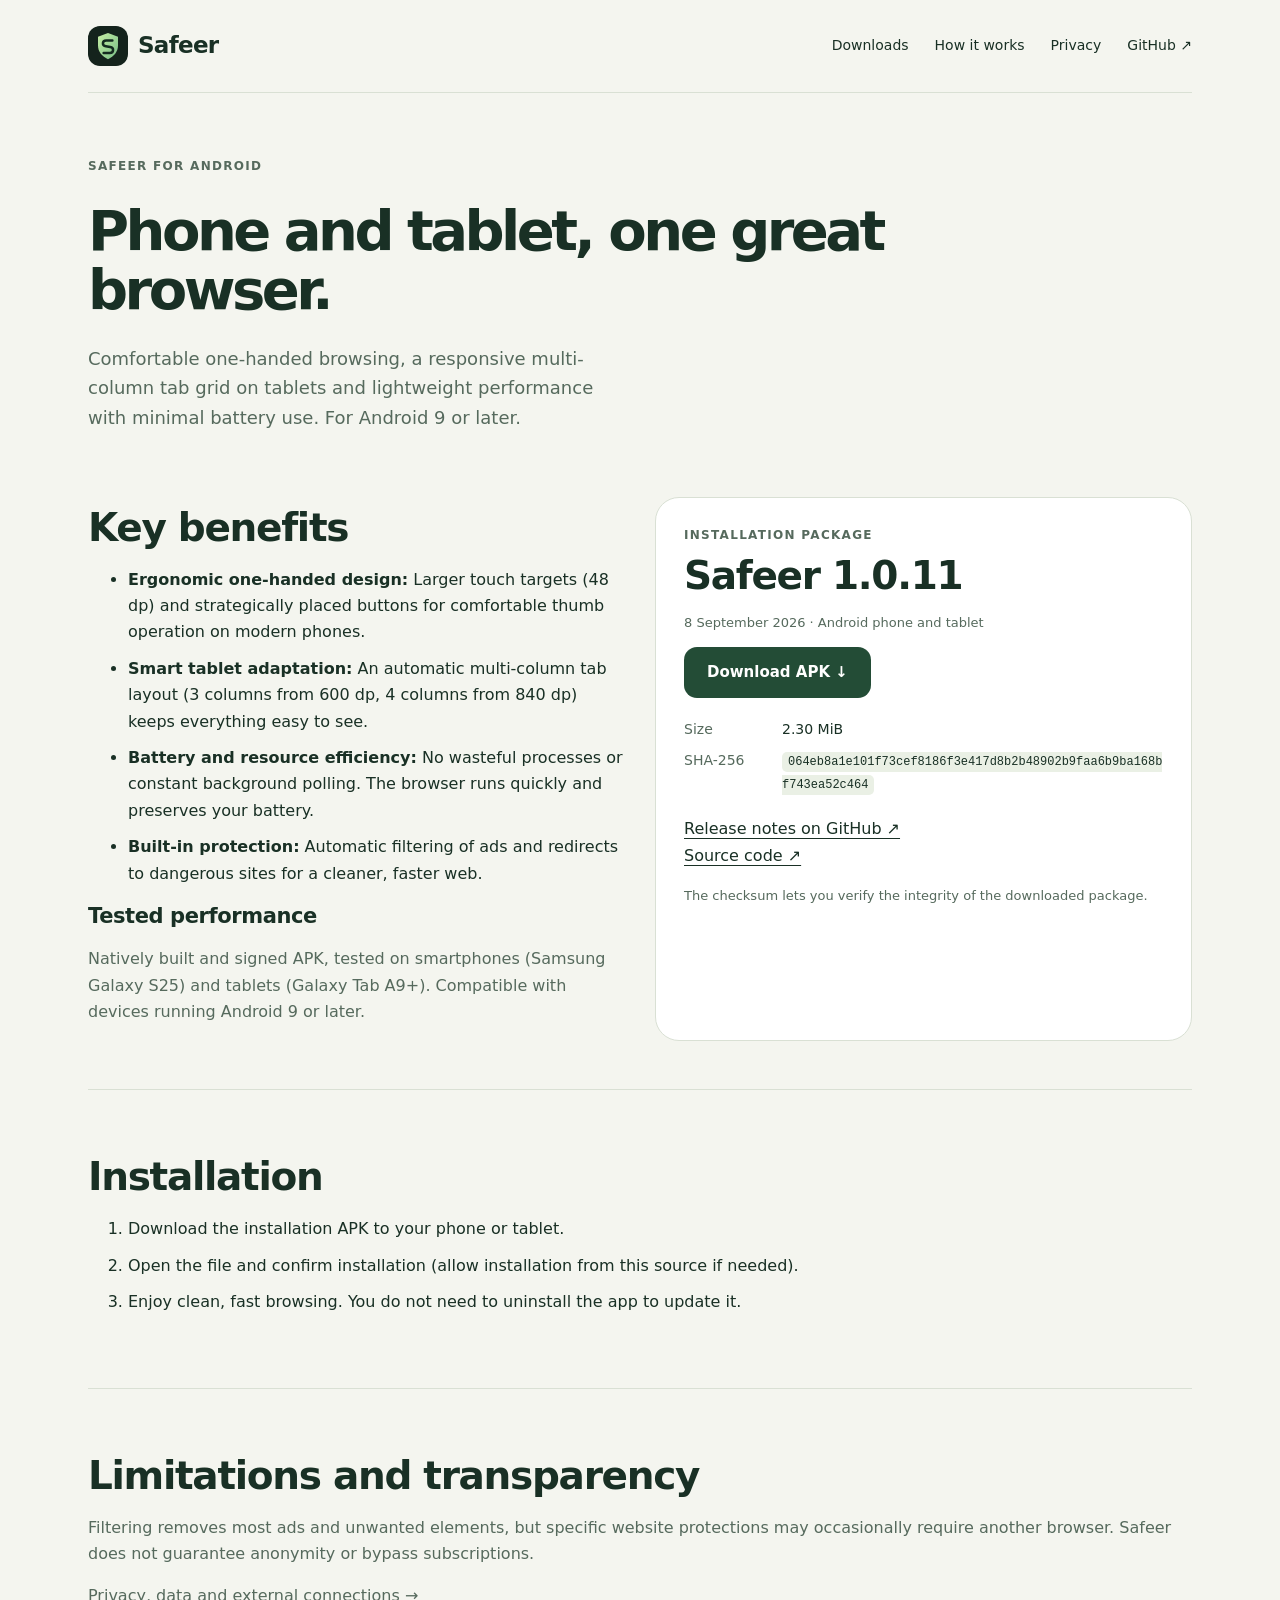
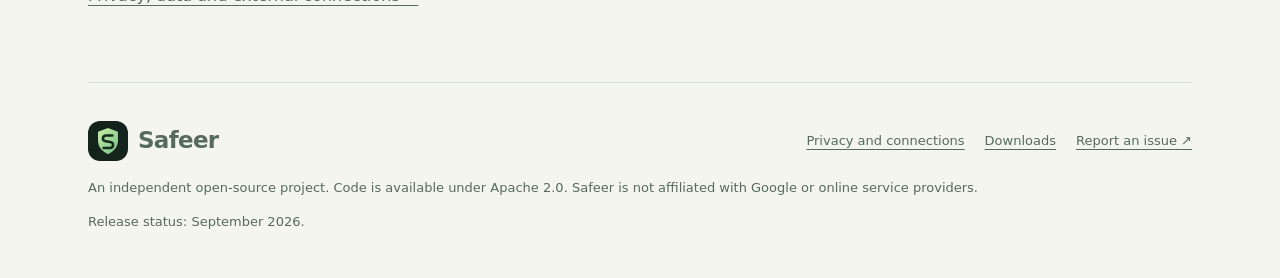
==== commit eacda98b: "release(web): publish Safeer Mobile 1.0.11 with system bar fix" ====
--- a/android/index.html
+++ b/android/index.html
@@ -1,2 +1,2 @@
 <!DOCTYPE html>
-<html lang="en"><head><meta charset="utf-8"/><meta content="width=device-width,initial-scale=1" name="viewport"/><title>Android · Safeer</title><meta content="Safeer for Android: a fast, comfortable and energy-efficient browser for phones and tablets." name="description"/><link href="../assets/safeer-mark.svg" rel="icon" type="image/svg+xml"/><link href="../css/refresh.css" rel="stylesheet"/></head><body><div class="wrap"><nav aria-label="Main navigation" class="nav"><a class="brand" href="../index.html"><img alt="" src="../assets/safeer-mark.svg"/>Safeer</a><div class="nav-links"><a href="../index.html#downloads">Downloads</a><a href="../index.html#limits">How it works</a><a href="../privacy.html">Privacy</a><a class="optional" href="https://github.com/memelandfaner/-safeer-browser">GitHub ↗</a></div></nav><main><section class="detail-hero"><div class="eyebrow">Safeer for Android</div><h1>Phone and tablet, one great browser.</h1><p class="lead">Comfortable one-handed browsing, a responsive multi-column tab grid on tablets and lightweight performance with minimal battery use. For Android 9 or later.</p></section><div class="body-grid"><section class="content"><h2>Key benefits</h2><ul><li><strong>Ergonomic one-handed design:</strong> Larger touch targets (48 dp) and strategically placed buttons for comfortable thumb operation on modern phones.</li><li><strong>Smart tablet adaptation:</strong> An automatic multi-column tab layout (3 columns from 600 dp, 4 columns from 840 dp) keeps everything easy to see.</li><li><strong>Battery and resource efficiency:</strong> No wasteful processes or constant background polling. The browser runs quickly and preserves your battery.</li><li><strong>Built-in protection:</strong> Automatic filtering of ads and redirects to dangerous sites for a cleaner, faster web.</li></ul><h3>Tested performance</h3><p>Natively built and signed APK, tested on smartphones (Samsung Galaxy S25) and tablets (Galaxy Tab A9+). Compatible with devices running Android 9 or later.</p></section><section class="download-box"><span class="eyebrow">Installation package</span><h2>Safeer 1.0.10</h2><p class="small">8 September 2026 · Android phone and tablet</p><a class="btn" download="" href="../assets/mobile/Safeer-Mobile.apk">Download APK ↓</a><dl><dt>Size</dt><dd data-file-size="assets/mobile/Safeer-Mobile.apk">2.29 MiB</dd><dt>SHA-256</dt><dd><code data-file-hash="assets/mobile/Safeer-Mobile.apk">b858c2d28b0f2eb7204f2d4561f7294c19c7fd347604896f867e4d48e8bb486a</code></dd></dl><p><a href="https://github.com/memelandfaner/-safeer-browser/releases/tag/v1.0.10">Release notes on GitHub ↗</a><br/><a href="https://github.com/memelandfaner/-safeer-browser">Source code ↗</a></p><p class="small">The checksum lets you verify the integrity of the downloaded package.</p></section></div><section class="section content"><h2>Installation</h2><ol><li>Download the installation APK to your phone or tablet.</li><li>Open the file and confirm installation (allow installation from this source if needed).</li><li>Enjoy clean, fast browsing. You do not need to uninstall the app to update it.</li></ol></section><section class="section content"><h2>Limitations and transparency</h2><p>Filtering removes most ads and unwanted elements, but specific website protections may occasionally require another browser. Safeer does not guarantee anonymity or bypass subscriptions.</p><p><a href="../privacy.html">Privacy, data and external connections →</a></p></section></main><footer><div class="footer-top"><a class="brand" href="../index.html"><img alt="" src="../assets/safeer-mark.svg"/>Safeer</a><div class="footer-links"><a href="../privacy.html">Privacy and connections</a><a href="../index.html#downloads">Downloads</a><a href="https://github.com/memelandfaner/-safeer-browser/issues">Report an issue ↗</a></div></div><p>An independent open-source project. Code is available under Apache 2.0. Safeer is not affiliated with Google or online service providers.</p><p>Release status: September 2026.</p></footer></div><script src="../js/language.js"></script></body></html>
+<html lang="en"><head><meta charset="utf-8"/><meta content="width=device-width,initial-scale=1" name="viewport"/><title>Android · Safeer</title><meta content="Safeer for Android: a fast, comfortable and energy-efficient browser for phones and tablets." name="description"/><link href="../assets/safeer-mark.svg" rel="icon" type="image/svg+xml"/><link href="../css/refresh.css" rel="stylesheet"/></head><body><div class="wrap"><nav aria-label="Main navigation" class="nav"><a class="brand" href="../index.html"><img alt="" src="../assets/safeer-mark.svg"/>Safeer</a><div class="nav-links"><a href="../index.html#downloads">Downloads</a><a href="../index.html#limits">How it works</a><a href="../privacy.html">Privacy</a><a class="optional" href="https://github.com/memelandfaner/-safeer-browser">GitHub ↗</a></div></nav><main><section class="detail-hero"><div class="eyebrow">Safeer for Android</div><h1>Phone and tablet, one great browser.</h1><p class="lead">Comfortable one-handed browsing, a responsive multi-column tab grid on tablets and lightweight performance with minimal battery use. For Android 9 or later.</p></section><div class="body-grid"><section class="content"><h2>Key benefits</h2><ul><li><strong>Ergonomic one-handed design:</strong> Larger touch targets (48 dp) and strategically placed buttons for comfortable thumb operation on modern phones.</li><li><strong>Smart tablet adaptation:</strong> An automatic multi-column tab layout (3 columns from 600 dp, 4 columns from 840 dp) keeps everything easy to see.</li><li><strong>Battery and resource efficiency:</strong> No wasteful processes or constant background polling. The browser runs quickly and preserves your battery.</li><li><strong>Built-in protection:</strong> Automatic filtering of ads and redirects to dangerous sites for a cleaner, faster web.</li></ul><h3>Tested performance</h3><p>Natively built and signed APK, tested on smartphones (Samsung Galaxy S25) and tablets (Galaxy Tab A9+). Compatible with devices running Android 9 or later.</p></section><section class="download-box"><span class="eyebrow">Installation package</span><h2>Safeer 1.0.11</h2><p class="small">8 September 2026 · Android phone and tablet</p><a class="btn" download="" href="../assets/mobile/Safeer-Mobile.apk">Download APK ↓</a><dl><dt>Size</dt><dd data-file-size="assets/mobile/Safeer-Mobile.apk">2.30 MiB</dd><dt>SHA-256</dt><dd><code data-file-hash="assets/mobile/Safeer-Mobile.apk">064eb8a1e101f73cef8186f3e417d8b2b48902b9faa6b9ba168bf743ea52c464</code></dd></dl><p><a href="https://github.com/memelandfaner/-safeer-browser/blob/main/RELEASE_NOTES_1.0.11.md">Release notes on GitHub ↗</a><br/><a href="https://github.com/memelandfaner/-safeer-browser">Source code ↗</a></p><p class="small">The checksum lets you verify the integrity of the downloaded package.</p></section></div><section class="section content"><h2>Installation</h2><ol><li>Download the installation APK to your phone or tablet.</li><li>Open the file and confirm installation (allow installation from this source if needed).</li><li>Enjoy clean, fast browsing. You do not need to uninstall the app to update it.</li></ol></section><section class="section content"><h2>Limitations and transparency</h2><p>Filtering removes most ads and unwanted elements, but specific website protections may occasionally require another browser. Safeer does not guarantee anonymity or bypass subscriptions.</p><p><a href="../privacy.html">Privacy, data and external connections →</a></p></section></main><footer><div class="footer-top"><a class="brand" href="../index.html"><img alt="" src="../assets/safeer-mark.svg"/>Safeer</a><div class="footer-links"><a href="../privacy.html">Privacy and connections</a><a href="../index.html#downloads">Downloads</a><a href="https://github.com/memelandfaner/-safeer-browser/issues">Report an issue ↗</a></div></div><p>An independent open-source project. Code is available under Apache 2.0. Safeer is not affiliated with Google or online service providers.</p><p>Release status: September 2026.</p></footer></div><script src="../js/language.js"></script></body></html>
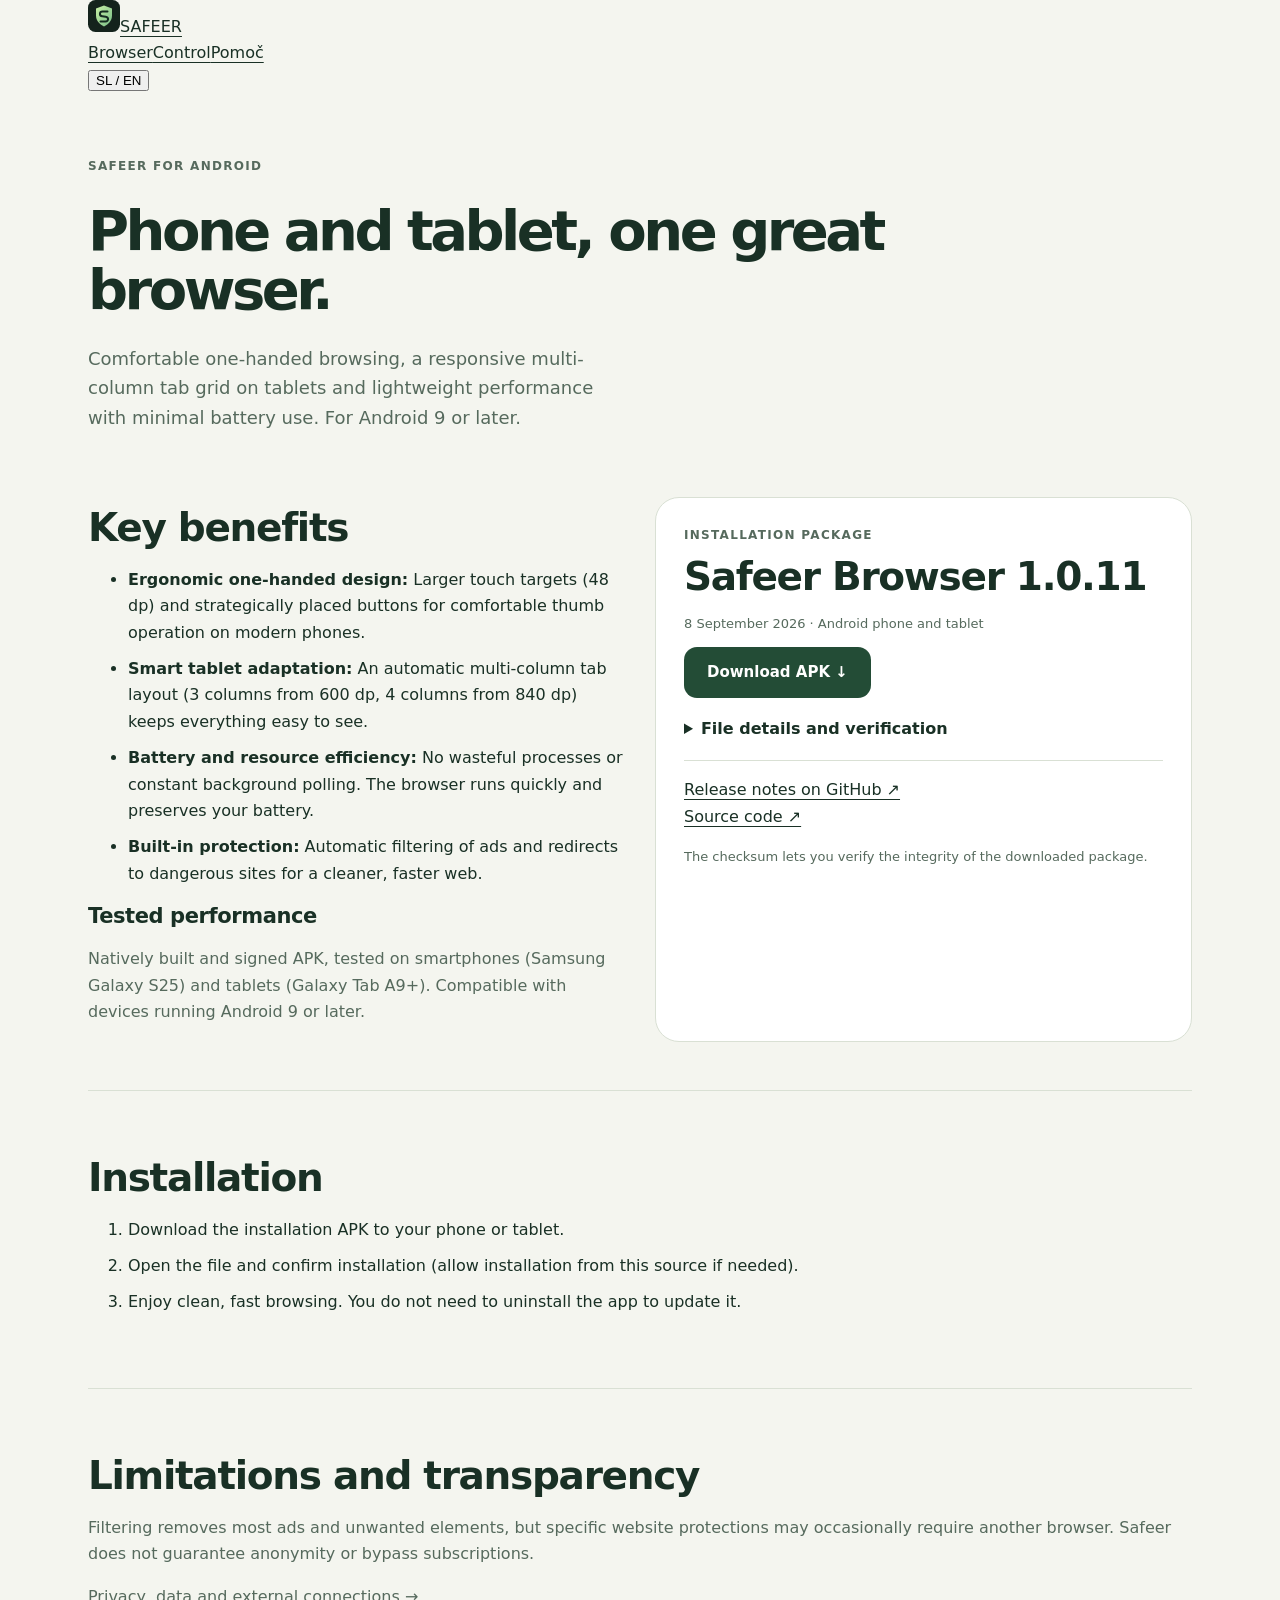
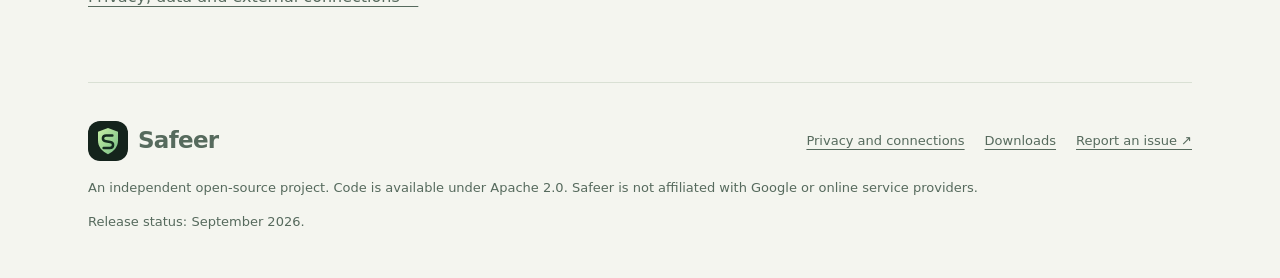
==== commit 1f461ef8: "feat(web): update brand hierarchy, unified navigation and browser language detection" ====
--- a/android/index.html
+++ b/android/index.html
@@ -1,2 +1,3 @@
 <!DOCTYPE html>
-<html lang="en"><head><meta charset="utf-8"/><meta content="width=device-width,initial-scale=1" name="viewport"/><title>Android · Safeer</title><meta content="Safeer for Android: a fast, comfortable and energy-efficient browser for phones and tablets." name="description"/><link href="../assets/safeer-mark.svg" rel="icon" type="image/svg+xml"/><link href="../css/refresh.css" rel="stylesheet"/></head><body><div class="wrap"><nav aria-label="Main navigation" class="nav"><a class="brand" href="../index.html"><img alt="" src="../assets/safeer-mark.svg"/>Safeer</a><div class="nav-links"><a href="../index.html#downloads">Downloads</a><a href="../index.html#limits">How it works</a><a href="../privacy.html">Privacy</a><a class="optional" href="https://github.com/memelandfaner/-safeer-browser">GitHub ↗</a></div></nav><main><section class="detail-hero"><div class="eyebrow">Safeer for Android</div><h1>Phone and tablet, one great browser.</h1><p class="lead">Comfortable one-handed browsing, a responsive multi-column tab grid on tablets and lightweight performance with minimal battery use. For Android 9 or later.</p></section><div class="body-grid"><section class="content"><h2>Key benefits</h2><ul><li><strong>Ergonomic one-handed design:</strong> Larger touch targets (48 dp) and strategically placed buttons for comfortable thumb operation on modern phones.</li><li><strong>Smart tablet adaptation:</strong> An automatic multi-column tab layout (3 columns from 600 dp, 4 columns from 840 dp) keeps everything easy to see.</li><li><strong>Battery and resource efficiency:</strong> No wasteful processes or constant background polling. The browser runs quickly and preserves your battery.</li><li><strong>Built-in protection:</strong> Automatic filtering of ads and redirects to dangerous sites for a cleaner, faster web.</li></ul><h3>Tested performance</h3><p>Natively built and signed APK, tested on smartphones (Samsung Galaxy S25) and tablets (Galaxy Tab A9+). Compatible with devices running Android 9 or later.</p></section><section class="download-box"><span class="eyebrow">Installation package</span><h2>Safeer 1.0.11</h2><p class="small">8 September 2026 · Android phone and tablet</p><a class="btn" download="" href="../assets/mobile/Safeer-Mobile.apk">Download APK ↓</a><dl><dt>Size</dt><dd data-file-size="assets/mobile/Safeer-Mobile.apk">2.30 MiB</dd><dt>SHA-256</dt><dd><code data-file-hash="assets/mobile/Safeer-Mobile.apk">064eb8a1e101f73cef8186f3e417d8b2b48902b9faa6b9ba168bf743ea52c464</code></dd></dl><p><a href="https://github.com/memelandfaner/-safeer-browser/blob/main/RELEASE_NOTES_1.0.11.md">Release notes on GitHub ↗</a><br/><a href="https://github.com/memelandfaner/-safeer-browser">Source code ↗</a></p><p class="small">The checksum lets you verify the integrity of the downloaded package.</p></section></div><section class="section content"><h2>Installation</h2><ol><li>Download the installation APK to your phone or tablet.</li><li>Open the file and confirm installation (allow installation from this source if needed).</li><li>Enjoy clean, fast browsing. You do not need to uninstall the app to update it.</li></ol></section><section class="section content"><h2>Limitations and transparency</h2><p>Filtering removes most ads and unwanted elements, but specific website protections may occasionally require another browser. Safeer does not guarantee anonymity or bypass subscriptions.</p><p><a href="../privacy.html">Privacy, data and external connections →</a></p></section></main><footer><div class="footer-top"><a class="brand" href="../index.html"><img alt="" src="../assets/safeer-mark.svg"/>Safeer</a><div class="footer-links"><a href="../privacy.html">Privacy and connections</a><a href="../index.html#downloads">Downloads</a><a href="https://github.com/memelandfaner/-safeer-browser/issues">Report an issue ↗</a></div></div><p>An independent open-source project. Code is available under Apache 2.0. Safeer is not affiliated with Google or online service providers.</p><p>Release status: September 2026.</p></footer></div><script src="../js/language.js"></script></body></html>
+
+<html lang="en"><head><meta charset="utf-8"/><meta content="width=device-width,initial-scale=1" name="viewport"/><title>Android · Safeer</title><meta content="Safeer for Android: a fast, comfortable and energy-efficient browser for phones and tablets." name="description"/><link href="../assets/safeer-mark.svg" rel="icon" type="image/svg+xml"/><link href="../css/refresh.css" rel="stylesheet"/><link href="/assets/brand.css" rel="stylesheet"/></head><body><div class="wrap"><header class="sf-header"><a aria-label="Safeer — domov" class="sf-brand" href="/"><img alt="" height="32" src="/assets/safeer-mark.svg" width="32"/>SAFEER</a><nav aria-label="Safeer" class="sf-nav"><a aria-current="page" href="/browser/">Browser</a><a href="/control/">Control</a><a data-en="Help" data-sl="Pomoč" href="/#help">Pomoč</a></nav><button aria-label="Preklopi jezik / Switch language" class="sf-language" type="button">SL / EN</button></header><main><section class="detail-hero"><div class="eyebrow">Safeer for Android</div><h1>Phone and tablet, one great browser.</h1><p class="lead">Comfortable one-handed browsing, a responsive multi-column tab grid on tablets and lightweight performance with minimal battery use. For Android 9 or later.</p></section><div class="body-grid"><section class="content"><h2>Key benefits</h2><ul><li><strong>Ergonomic one-handed design:</strong> Larger touch targets (48 dp) and strategically placed buttons for comfortable thumb operation on modern phones.</li><li><strong>Smart tablet adaptation:</strong> An automatic multi-column tab layout (3 columns from 600 dp, 4 columns from 840 dp) keeps everything easy to see.</li><li><strong>Battery and resource efficiency:</strong> No wasteful processes or constant background polling. The browser runs quickly and preserves your battery.</li><li><strong>Built-in protection:</strong> Automatic filtering of ads and redirects to dangerous sites for a cleaner, faster web.</li></ul><h3>Tested performance</h3><p>Natively built and signed APK, tested on smartphones (Samsung Galaxy S25) and tablets (Galaxy Tab A9+). Compatible with devices running Android 9 or later.</p></section><section class="download-box"><span class="eyebrow">Installation package</span><h2>Safeer Browser 1.0.11</h2><p class="small">8 September 2026 · Android phone and tablet</p><a class="btn" data-guide="installation" download="" href="../assets/mobile/Safeer-Mobile.apk">Download APK ↓</a><details><summary data-en="File details and verification" data-sl="Podrobnosti in preverjanje datoteke">File details and verification</summary><dl><dt>Size</dt><dd data-file-size="assets/mobile/Safeer-Mobile.apk">2.30 MiB</dd><dt>SHA-256</dt><dd><code data-file-hash="assets/mobile/Safeer-Mobile.apk">064eb8a1e101f73cef8186f3e417d8b2b48902b9faa6b9ba168bf743ea52c464</code></dd></dl></details><p><a href="https://github.com/memelandfaner/-safeer-browser/blob/main/RELEASE_NOTES_1.0.11.md">Release notes on GitHub ↗</a><br/><a href="https://github.com/memelandfaner/-safeer-browser">Source code ↗</a></p><p class="small">The checksum lets you verify the integrity of the downloaded package.</p></section></div><section class="section content"><h2 id="installation">Installation</h2><p class="sf-download-hint" data-en="Download requested. Once the file is downloaded, follow the steps below." data-sl="Prenos je zahtevan. Ko je datoteka prenesena, sledite spodnjim korakom." hidden="True" role="status">Download requested. Once the file is downloaded, follow the steps below.</p><ol><li>Download the installation APK to your phone or tablet.</li><li>Open the file and confirm installation (allow installation from this source if needed).</li><li>Enjoy clean, fast browsing. You do not need to uninstall the app to update it.</li></ol></section><section class="section content"><h2>Limitations and transparency</h2><p>Filtering removes most ads and unwanted elements, but specific website protections may occasionally require another browser. Safeer does not guarantee anonymity or bypass subscriptions.</p><p><a href="../privacy.html">Privacy, data and external connections →</a></p></section></main><footer><div class="footer-top"><a class="brand" href="/"><img alt="" src="../assets/safeer-mark.svg"/>Safeer</a><div class="footer-links"><a href="../privacy.html">Privacy and connections</a><a href="../index.html#downloads">Downloads</a><a href="https://github.com/memelandfaner/-safeer-browser/issues">Report an issue ↗</a></div></div><p>An independent open-source project. Code is available under Apache 2.0. Safeer is not affiliated with Google or online service providers.</p><p>Release status: September 2026.</p></footer></div><script src="../js/language.js"></script><script defer="True" src="/assets/brand.js"></script></body></html>
